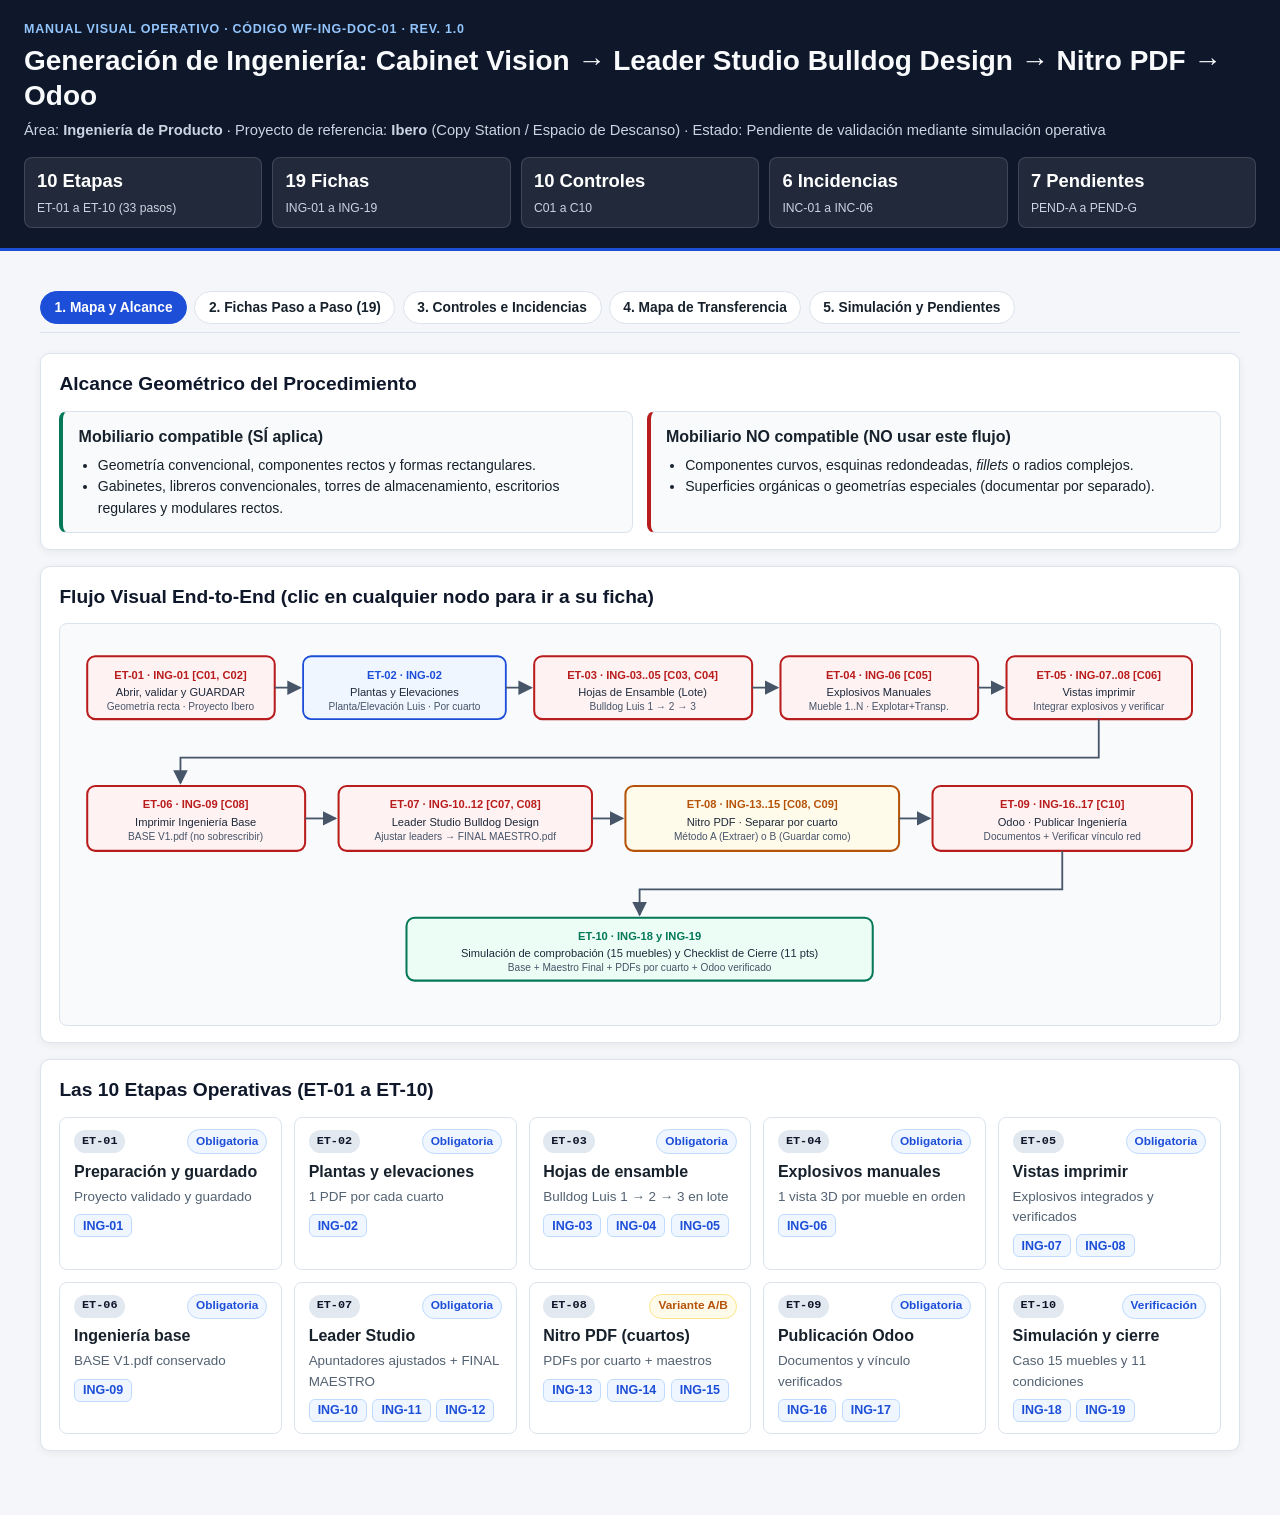
==== ingenieria-ibero.html @ 26f5a1da "Publicar Hub completo de Flujos de Trabajo Visuales Operativos" ====
<!DOCTYPE html>
<html lang="es">
<head>
  <meta charset="UTF-8" />
  <meta name="viewport" content="width=device-width, initial-scale=1.0" />
  <title>Manual Visual Operativo · WF-ING-DOC-01 · Ingeniería Cabinet Vision → Leader Studio → Nitro → Odoo</title>
  <style>
    :root {
      --bg: #f4f6f9;
      --surface: #ffffff;
      --surface-alt: #f8fafc;
      --border: #dce3ec;
      --text: #17212b;
      --muted: #526171;
      --primary: #1d4ed8;
      --primary-soft: #eff6ff;
      --critical: #b91c1c;
      --critical-soft: #fef2f2;
      --cond: #b45309;
      --cond-soft: #fffbeb;
      --ok: #047857;
      --ok-soft: #ecfdf5;
      --radius: 10px;
      --shadow: 0 2px 8px rgba(15, 23, 42, 0.06);
    }
    * { box-sizing: border-box; }
    body {
      margin: 0;
      font-family: -apple-system, BlinkMacSystemFont, "Segoe UI", Roboto, Arial, sans-serif;
      background: var(--bg);
      color: var(--text);
      line-height: 1.5;
    }
    header {
      background: #0f172a;
      color: #f8fafc;
      padding: 1.25rem 1.5rem;
      border-bottom: 3px solid var(--primary);
    }
    .container { max-width: 1240px; margin: 0 auto; padding: 1rem 1.25rem 3rem; }
    .header-inner { max-width: 1240px; margin: 0 auto; }
    .eyebrow { font-size: 0.78rem; text-transform: uppercase; letter-spacing: 0.06em; color: #93c5fd; font-weight: 700; }
    h1 { margin: 0.25rem 0 0.4rem; font-size: clamp(1.2rem, 2.5vw, 1.75rem); line-height: 1.25; }
    .subtitle { margin: 0; color: #cbd5e1; font-size: 0.92rem; }
    .kpi-strip { display: grid; grid-template-columns: repeat(auto-fit, minmax(145px, 1fr)); gap: 0.65rem; margin-top: 1rem; }
    .kpi { background: rgba(255, 255, 255, 0.08); border: 1px solid rgba(255, 255, 255, 0.14); border-radius: 8px; padding: 0.55rem 0.75rem; }
    .kpi strong { display: block; font-size: 1.15rem; color: #fff; }
    .kpi span { font-size: 0.76rem; color: #cbd5e1; }

    nav.tabs {
      display: flex; flex-wrap: wrap; gap: 0.45rem; margin: 1rem 0 1.25rem;
      position: sticky; top: 0; z-index: 20; background: var(--bg); padding: 0.5rem 0; border-bottom: 1px solid var(--border);
    }
    .tab-btn {
      border: 1px solid var(--border); background: var(--surface); color: var(--text);
      padding: 0.5rem 0.85rem; border-radius: 999px; font-size: 0.86rem; font-weight: 600; cursor: pointer;
    }
    .tab-btn[aria-selected="true"] { background: var(--primary); color: #fff; border-color: var(--primary); }
    .tab-btn:focus-visible, .filter-pill:focus-visible, .node-btn:focus-visible { outline: 3px solid #2563eb; outline-offset: 2px; }

    section.panel { display: none; }
    section.panel.active { display: block; }

    .card {
      background: var(--surface); border: 1px solid var(--border); border-radius: var(--radius);
      padding: 1rem 1.15rem; box-shadow: var(--shadow); margin-bottom: 1rem;
    }
    h2 { margin: 0 0 0.75rem; font-size: 1.2rem; color: #0f172a; }
    h3 { margin: 0.75rem 0 0.45rem; font-size: 1.02rem; }

    .badge { display: inline-block; padding: 0.16rem 0.5rem; border-radius: 999px; font-size: 0.74rem; font-weight: 700; vertical-align: middle; }
    .badge-id { background: #e2e8f0; color: #0f172a; font-family: ui-monospace, Consolas, monospace; }
    .badge-crit { background: var(--critical-soft); color: var(--critical); border: 1px solid #fecaca; }
    .badge-obl { background: var(--primary-soft); color: var(--primary); border: 1px solid #bfdbfe; }
    .badge-cond { background: var(--cond-soft); color: var(--cond); border: 1px solid #fde68a; }
    .badge-ok { background: var(--ok-soft); color: var(--ok); border: 1px solid #a7f3d0; }

    .scope-grid { display: grid; grid-template-columns: repeat(auto-fit, minmax(280px, 1fr)); gap: 0.85rem; }
    .scope-box { border: 1px solid var(--border); border-radius: 8px; padding: 0.8rem 0.95rem; background: var(--surface-alt); }
    .scope-box.ok { border-left: 4px solid var(--ok); }
    .scope-box.no { border-left: 4px solid var(--critical); }

    .map-wrap { overflow-x: auto; background: var(--surface-alt); border: 1px solid var(--border); border-radius: 8px; padding: 0.75rem; }
    .map-grid { display: grid; grid-template-columns: repeat(auto-fit, minmax(220px, 1fr)); gap: 0.75rem; margin-top: 0.75rem; }
    .stage-box { background: var(--surface); border: 1px solid var(--border); border-radius: 8px; padding: 0.7rem 0.85rem; }
    .stage-head { display: flex; justify-content: space-between; align-items: center; gap: 0.4rem; margin-bottom: 0.35rem; }
    .node-links { display: flex; flex-wrap: wrap; gap: 0.35rem; margin-top: 0.45rem; }
    .node-btn {
      background: var(--primary-soft); color: var(--primary); border: 1px solid #bfdbfe;
      border-radius: 6px; padding: 0.22rem 0.5rem; font-size: 0.78rem; font-weight: 700; cursor: pointer;
    }
    .node-btn:hover { background: #dbeafe; }

    .toolbar { display: flex; flex-wrap: wrap; gap: 0.65rem; align-items: center; margin-bottom: 1rem; }
    .search-input { flex: 1 1 260px; padding: 0.55rem 0.8rem; border: 1px solid var(--border); border-radius: 8px; font-size: 0.92rem; background: var(--surface); }
    .filter-row { display: flex; flex-wrap: wrap; gap: 0.4rem; }
    .filter-pill { border: 1px solid var(--border); background: var(--surface); padding: 0.35rem 0.7rem; border-radius: 999px; font-size: 0.8rem; font-weight: 600; cursor: pointer; }
    .filter-pill.active { background: #0f172a; color: #fff; border-color: #0f172a; }

    .ficha {
      background: var(--surface); border: 1px solid var(--border); border-left: 4px solid var(--primary);
      border-radius: var(--radius); padding: 1rem 1.15rem; margin-bottom: 1rem; box-shadow: var(--shadow);
    }
    .ficha.is-critical { border-left-color: var(--critical); }
    .ficha.highlight { box-shadow: 0 0 0 3px #93c5fd; }
    .ficha-head { display: flex; flex-wrap: wrap; justify-content: space-between; align-items: flex-start; gap: 0.5rem; margin-bottom: 0.65rem; }
    .ficha-badges { display: flex; flex-wrap: wrap; gap: 0.35rem; }
    .ficha-grid { display: grid; grid-template-columns: repeat(auto-fit, minmax(250px, 1fr)); gap: 0.65rem 1rem; font-size: 0.9rem; }
    .field-label { font-size: 0.75rem; text-transform: uppercase; letter-spacing: 0.04em; color: var(--muted); font-weight: 700; margin-bottom: 0.15rem; }
    .capture-box { margin-top: 0.7rem; background: #f8fafc; border: 1px dashed #94a3b8; border-radius: 6px; padding: 0.5rem 0.75rem; font-size: 0.84rem; color: #334155; }
    .ficha-foot { margin-top: 0.6rem; padding-top: 0.5rem; border-top: 1px solid var(--border); display: flex; flex-wrap: wrap; justify-content: space-between; gap: 0.5rem; font-size: 0.8rem; color: var(--muted); }

    table { width: 100%; border-collapse: collapse; font-size: 0.86rem; }
    th, td { border: 1px solid var(--border); padding: 0.55rem 0.65rem; text-align: left; vertical-align: top; }
    th { background: var(--surface-alt); font-weight: 700; }
    .table-scroll { overflow-x: auto; }
    code { background: #f1f5f9; padding: 0.1rem 0.32rem; border-radius: 4px; font-size: 0.84em; font-family: ui-monospace, Consolas, monospace; }
    .empty-msg { padding: 1.5rem; text-align: center; color: var(--muted); background: var(--surface); border: 1px dashed var(--border); border-radius: var(--radius); }
  </style>
</head>
<body>
  <header>
    <div class="header-inner">
      <div class="eyebrow">Manual Visual Operativo · Código WF-ING-DOC-01 · Rev. 1.0</div>
      <h1>Generación de Ingeniería: Cabinet Vision → Leader Studio Bulldog Design → Nitro PDF → Odoo</h1>
      <p class="subtitle">Área: <strong>Ingeniería de Producto</strong> · Proyecto de referencia: <strong>Ibero</strong> (Copy Station / Espacio de Descanso) · Estado: Pendiente de validación mediante simulación operativa</p>
      <div class="kpi-strip">
        <div class="kpi"><strong>10 Etapas</strong><span>ET-01 a ET-10 (33 pasos)</span></div>
        <div class="kpi"><strong>19 Fichas</strong><span>ING-01 a ING-19</span></div>
        <div class="kpi"><strong>10 Controles</strong><span>C01 a C10</span></div>
        <div class="kpi"><strong>6 Incidencias</strong><span>INC-01 a INC-06</span></div>
        <div class="kpi"><strong>7 Pendientes</strong><span>PEND-A a PEND-G</span></div>
      </div>
    </div>
  </header>

  <main class="container">
    <nav class="tabs" role="tablist" aria-label="Vistas del manual">
      <button class="tab-btn" role="tab" aria-selected="true" data-tab="mapa">1. Mapa y Alcance</button>
      <button class="tab-btn" role="tab" aria-selected="false" data-tab="fichas">2. Fichas Paso a Paso (19)</button>
      <button class="tab-btn" role="tab" aria-selected="false" data-tab="controles">3. Controles e Incidencias</button>
      <button class="tab-btn" role="tab" aria-selected="false" data-tab="transferencia">4. Mapa de Transferencia</button>
      <button class="tab-btn" role="tab" aria-selected="false" data-tab="pendientes">5. Simulación y Pendientes</button>
    </nav>

    <!-- TAB 1 -->
    <section id="panel-mapa" class="panel active" role="tabpanel">
      <div class="card">
        <h2>Alcance Geométrico del Procedimiento</h2>
        <div class="scope-grid">
          <div class="scope-box ok">
            <strong>Mobiliario compatible (SÍ aplica)</strong>
            <ul style="margin:0.4rem 0 0;padding-left:1.2rem;font-size:0.88rem;">
              <li>Geometría convencional, componentes rectos y formas rectangulares.</li>
              <li>Gabinetes, libreros convencionales, torres de almacenamiento, escritorios regulares y modulares rectos.</li>
            </ul>
          </div>
          <div class="scope-box no">
            <strong>Mobiliario NO compatible (NO usar este flujo)</strong>
            <ul style="margin:0.4rem 0 0;padding-left:1.2rem;font-size:0.88rem;">
              <li>Componentes curvos, esquinas redondeadas, <em>fillets</em> o radios complejos.</li>
              <li>Superficies orgánicas o geometrías especiales (documentar por separado).</li>
            </ul>
          </div>
        </div>
      </div>

      <div class="card">
        <h2>Flujo Visual End-to-End (clic en cualquier nodo para ir a su ficha)</h2>
        <div class="map-wrap">
          <svg viewBox="0 0 1120 365" width="100%" style="min-width:860px;height:auto;" role="img" aria-label="Diagrama de flujo WF-ING-DOC-01">
            <defs>
              <marker id="arr" markerWidth="8" markerHeight="8" refX="7" refY="4" orient="auto">
                <path d="M0,0 L8,4 L0,8 Z" fill="#475569"/>
              </marker>
            </defs>
            <!-- Row 1: Cabinet Vision -->
            <g class="svg-node" data-jump="ING-01" style="cursor:pointer">
              <rect x="15" y="20" width="185" height="62" rx="8" fill="#fef2f2" stroke="#b91c1c" stroke-width="2"/>
              <text x="107" y="42" text-anchor="middle" font-size="11" font-weight="700" fill="#b91c1c">ET-01 · ING-01 [C01, C02]</text>
              <text x="107" y="59" text-anchor="middle" font-size="11" fill="#1e293b">Abrir, validar y GUARDAR</text>
              <text x="107" y="73" text-anchor="middle" font-size="10" fill="#475569">Geometría recta · Proyecto Ibero</text>
            </g>
            <line x1="200" y1="51" x2="225" y2="51" stroke="#475569" stroke-width="1.8" marker-end="url(#arr)"/>

            <g class="svg-node" data-jump="ING-02" style="cursor:pointer">
              <rect x="228" y="20" width="200" height="62" rx="8" fill="#eff6ff" stroke="#1d4ed8" stroke-width="1.8"/>
              <text x="328" y="42" text-anchor="middle" font-size="11" font-weight="700" fill="#1d4ed8">ET-02 · ING-02</text>
              <text x="328" y="59" text-anchor="middle" font-size="11" fill="#1e293b">Plantas y Elevaciones</text>
              <text x="328" y="73" text-anchor="middle" font-size="10" fill="#475569">Planta/Elevación Luis · Por cuarto</text>
            </g>
            <line x1="428" y1="51" x2="453" y2="51" stroke="#475569" stroke-width="1.8" marker-end="url(#arr)"/>

            <g class="svg-node" data-jump="ING-03" style="cursor:pointer">
              <rect x="456" y="20" width="215" height="62" rx="8" fill="#fef2f2" stroke="#b91c1c" stroke-width="2"/>
              <text x="563" y="42" text-anchor="middle" font-size="11" font-weight="700" fill="#b91c1c">ET-03 · ING-03..05 [C03, C04]</text>
              <text x="563" y="59" text-anchor="middle" font-size="11" fill="#1e293b">Hojas de Ensamble (Lote)</text>
              <text x="563" y="73" text-anchor="middle" font-size="10" fill="#475569">Bulldog Luis 1 → 2 → 3</text>
            </g>
            <line x1="671" y1="51" x2="696" y2="51" stroke="#475569" stroke-width="1.8" marker-end="url(#arr)"/>

            <g class="svg-node" data-jump="ING-06" style="cursor:pointer">
              <rect x="699" y="20" width="195" height="62" rx="8" fill="#fef2f2" stroke="#b91c1c" stroke-width="2"/>
              <text x="796" y="42" text-anchor="middle" font-size="11" font-weight="700" fill="#b91c1c">ET-04 · ING-06 [C05]</text>
              <text x="796" y="59" text-anchor="middle" font-size="11" fill="#1e293b">Explosivos Manuales</text>
              <text x="796" y="73" text-anchor="middle" font-size="10" fill="#475569">Mueble 1..N · Explotar+Transp.</text>
            </g>
            <line x1="894" y1="51" x2="919" y2="51" stroke="#475569" stroke-width="1.8" marker-end="url(#arr)"/>

            <g class="svg-node" data-jump="ING-08" style="cursor:pointer">
              <rect x="922" y="20" width="183" height="62" rx="8" fill="#fef2f2" stroke="#b91c1c" stroke-width="2"/>
              <text x="1013" y="42" text-anchor="middle" font-size="11" font-weight="700" fill="#b91c1c">ET-05 · ING-07..08 [C06]</text>
              <text x="1013" y="59" text-anchor="middle" font-size="11" fill="#1e293b">Vistas imprimir</text>
              <text x="1013" y="73" text-anchor="middle" font-size="10" fill="#475569">Integrar explosivos y verificar</text>
            </g>

            <!-- Connector -->
            <path d="M1013,82 L1013,120 L107,120 L107,145" fill="none" stroke="#475569" stroke-width="1.8" marker-end="url(#arr)"/>

            <!-- Row 2: PDF Base, Leader Studio, Nitro -->
            <g class="svg-node" data-jump="ING-09" style="cursor:pointer">
              <rect x="15" y="148" width="215" height="64" rx="8" fill="#fef2f2" stroke="#b91c1c" stroke-width="2"/>
              <text x="122" y="170" text-anchor="middle" font-size="11" font-weight="700" fill="#b91c1c">ET-06 · ING-09 [C08]</text>
              <text x="122" y="187" text-anchor="middle" font-size="11" fill="#1e293b">Imprimir Ingeniería Base</text>
              <text x="122" y="201" text-anchor="middle" font-size="10" fill="#475569">BASE V1.pdf (no sobrescribir)</text>
            </g>
            <line x1="230" y1="180" x2="260" y2="180" stroke="#475569" stroke-width="1.8" marker-end="url(#arr)"/>

            <g class="svg-node" data-jump="ING-11" style="cursor:pointer">
              <rect x="263" y="148" width="250" height="64" rx="8" fill="#fef2f2" stroke="#b91c1c" stroke-width="2"/>
              <text x="388" y="170" text-anchor="middle" font-size="11" font-weight="700" fill="#b91c1c">ET-07 · ING-10..12 [C07, C08]</text>
              <text x="388" y="187" text-anchor="middle" font-size="11" fill="#1e293b">Leader Studio Bulldog Design</text>
              <text x="388" y="201" text-anchor="middle" font-size="10" fill="#475569">Ajustar leaders → FINAL MAESTRO.pdf</text>
            </g>
            <line x1="513" y1="180" x2="543" y2="180" stroke="#475569" stroke-width="1.8" marker-end="url(#arr)"/>

            <g class="svg-node" data-jump="ING-14" style="cursor:pointer">
              <rect x="546" y="148" width="270" height="64" rx="8" fill="#fffbeb" stroke="#b45309" stroke-width="2"/>
              <text x="681" y="170" text-anchor="middle" font-size="11" font-weight="700" fill="#b45309">ET-08 · ING-13..15 [C08, C09]</text>
              <text x="681" y="187" text-anchor="middle" font-size="11" fill="#1e293b">Nitro PDF · Separar por cuarto</text>
              <text x="681" y="201" text-anchor="middle" font-size="10" fill="#475569">Método A (Extraer) o B (Guardar como)</text>
            </g>
            <line x1="816" y1="180" x2="846" y2="180" stroke="#475569" stroke-width="1.8" marker-end="url(#arr)"/>

            <g class="svg-node" data-jump="ING-16" style="cursor:pointer">
              <rect x="849" y="148" width="256" height="64" rx="8" fill="#fef2f2" stroke="#b91c1c" stroke-width="2"/>
              <text x="977" y="170" text-anchor="middle" font-size="11" font-weight="700" fill="#b91c1c">ET-09 · ING-16..17 [C10]</text>
              <text x="977" y="187" text-anchor="middle" font-size="11" fill="#1e293b">Odoo · Publicar Ingeniería</text>
              <text x="977" y="201" text-anchor="middle" font-size="10" fill="#475569">Documentos + Verificar vínculo red</text>
            </g>

            <!-- Connector down -->
            <path d="M977,212 L977,250 L560,250 L560,275" fill="none" stroke="#475569" stroke-width="1.8" marker-end="url(#arr)"/>

            <!-- Row 3: Simulación y cierre -->
            <g class="svg-node" data-jump="ING-18" style="cursor:pointer">
              <rect x="330" y="278" width="460" height="62" rx="8" fill="#ecfdf5" stroke="#047857" stroke-width="2"/>
              <text x="560" y="300" text-anchor="middle" font-size="11" font-weight="700" fill="#047857">ET-10 · ING-18 y ING-19</text>
              <text x="560" y="317" text-anchor="middle" font-size="11" fill="#1e293b">Simulación de comprobación (15 muebles) y Checklist de Cierre (11 pts)</text>
              <text x="560" y="331" text-anchor="middle" font-size="10" fill="#475569">Base + Maestro Final + PDFs por cuarto + Odoo verificado</text>
            </g>
          </svg>
        </div>
      </div>

      <div class="card">
        <h2>Las 10 Etapas Operativas (ET-01 a ET-10)</h2>
        <div class="map-grid" id="stages-grid"></div>
      </div>
    </section>

    <!-- TAB 2 -->
    <section id="panel-fichas" class="panel" role="tabpanel">
      <div class="toolbar">
        <input id="search-box" class="search-input" type="search" placeholder="Buscar por ID, plantilla, botón, error, Nitro, Leader Studio... (atajo: /)" aria-label="Buscar en fichas" />
        <div class="filter-row" id="filter-row">
          <button class="filter-pill active" data-filter="all">Todas (19)</button>
          <button class="filter-pill" data-filter="critical">Puntos Críticos</button>
          <button class="filter-pill" data-filter="cv">Cabinet Vision</button>
          <button class="filter-pill" data-filter="ls">Leader Studio</button>
          <button class="filter-pill" data-filter="nitro">Nitro PDF</button>
          <button class="filter-pill" data-filter="odoo">Odoo / Cierre</button>
        </div>
      </div>
      <div id="fichas-list"></div>
    </section>

    <!-- TAB 3 -->
    <section id="panel-controles" class="panel" role="tabpanel">
      <div class="card">
        <h2>Controles Críticos para Prevenir Errores (C01–C10)</h2>
        <div class="table-scroll">
          <table>
            <thead><tr><th>Control</th><th>Ficha</th><th>Verificación</th><th>Criterio de aceptación</th><th>Acción si falla</th></tr></thead>
            <tbody id="controls-tbody"></tbody>
          </table>
        </div>
      </div>
      <div class="card">
        <h2>Incidencias y Errores Frecuentes (INC-01–INC-06)</h2>
        <div class="table-scroll">
          <table>
            <thead><tr><th>ID</th><th>Ficha</th><th>Incidencia</th><th>Impacto</th><th>Recuperación conocida</th></tr></thead>
            <tbody id="incidents-tbody"></tbody>
          </table>
        </div>
      </div>
    </section>

    <!-- TAB 4 -->
    <section id="panel-transferencia" class="panel" role="tabpanel">
      <div class="card">
        <h2>Mapa de Transferencia entre Aplicaciones (TR-01–TR-05)</h2>
        <div class="table-scroll">
          <table>
            <thead><tr><th>ID</th><th>Emisor</th><th>Destino funcional</th><th>Objeto y formato</th><th>Convención</th><th>Comprobación</th><th>Pendiente</th></tr></thead>
            <tbody id="transfer-tbody"></tbody>
          </table>
        </div>
      </div>
    </section>

    <!-- TAB 5 -->
    <section id="panel-pendientes" class="panel" role="tabpanel">
      <div class="card">
        <h2>Aspectos Pendientes de Comprobar en Ejecución Real (PEND-A a PEND-G)</h2>
        <div class="table-scroll">
          <table>
            <thead><tr><th>ID</th><th>Área / Aplicación</th><th>Aspecto por validar en operación real</th></tr></thead>
            <tbody id="pend-tbody"></tbody>
          </table>
        </div>
      </div>
      <div class="card">
        <h2>Criterio de Cierre (11 Condiciones Simultáneas)</h2>
        <ol style="font-size:0.9rem;margin:0;padding-left:1.25rem;">
          <li>Proyecto original de Cabinet Vision guardado.</li>
          <li>Plantas y elevaciones necesarias generadas.</li>
          <li>Tres hojas de ensamble generadas por cada mueble aplicable (<code>Bulldog Luis 1 → 2 → 3</code>).</li>
          <li>Cada lista de partes contiene su explosivo correcto.</li>
          <li>Exportaciones Base (<code>BASE V1</code>) y Maestra Final (<code>FINAL MAESTRO</code>) conservadas.</li>
          <li>Leaders correctamente direccionados en Leader Studio.</li>
          <li>Ingeniería separada y organizada por cuarto en Nitro PDF.</li>
          <li>Sin páginas faltantes ni mezcladas entre cuartos.</li>
          <li>Archivos guardados en la estructura documental del proyecto.</li>
          <li>Ingeniería asociada a los productos correspondientes en Odoo.</li>
          <li>Vínculos de consulta funcionando correctamente.</li>
        </ol>
      </div>
    </section>
  </main>

  <script>
    const STAGES = [
      { id: "ET-01", name: "Preparación y guardado", out: "Proyecto validado y guardado", type: "Obligatoria", nodes: ["ING-01"] },
      { id: "ET-02", name: "Plantas y elevaciones", out: "1 PDF por cada cuarto", type: "Obligatoria", nodes: ["ING-02"] },
      { id: "ET-03", name: "Hojas de ensamble", out: "Bulldog Luis 1 → 2 → 3 en lote", type: "Obligatoria", nodes: ["ING-03", "ING-04", "ING-05"] },
      { id: "ET-04", name: "Explosivos manuales", out: "1 vista 3D por mueble en orden", type: "Obligatoria", nodes: ["ING-06"] },
      { id: "ET-05", name: "Vistas imprimir", out: "Explosivos integrados y verificados", type: "Obligatoria", nodes: ["ING-07", "ING-08"] },
      { id: "ET-06", name: "Ingeniería base", out: "BASE V1.pdf conservado", type: "Obligatoria", nodes: ["ING-09"] },
      { id: "ET-07", name: "Leader Studio", out: "Apuntadores ajustados + FINAL MAESTRO", type: "Obligatoria", nodes: ["ING-10", "ING-11", "ING-12"] },
      { id: "ET-08", name: "Nitro PDF (cuartos)", out: "PDFs por cuarto + maestros", type: "Variante A/B", nodes: ["ING-13", "ING-14", "ING-15"] },
      { id: "ET-09", name: "Publicación Odoo", out: "Documentos y vínculo verificados", type: "Obligatoria", nodes: ["ING-16", "ING-17"] },
      { id: "ET-10", name: "Simulación y cierre", out: "Caso 15 muebles y 11 condiciones", type: "Verificación", nodes: ["ING-18", "ING-19"] }
    ];

    const FICHAS = [
      { id: "ING-01", stage: "ET-01", app: "Cabinet Vision", cat: "cv", crit: "C01, C02", title: "Abrir proyecto, validar geometría compatible y GUARDAR (Pasos 1–2)",
        start: "Lanzador de Cabinet Vision", loc: "Proyecto Ibero → Guardar",
        action: "Abrir proyecto, confirmar cuartos/muebles y que tengan geometría convencional recta; GUARDAR antes de ejecutar reportes.",
        config: "No usar en componentes curvos, esquinas redondeadas, fillets o radios complejos.",
        io: "Modelo 3D → Proyecto guardado y validado.", check: "Sin cambios pendientes de guardar.",
        err: "Pérdida de trabajo o plantillas incompatibles. Recuperación: guardar previo; derivar curvos a flujo especial.",
        cap: "Captura pendiente — proyecto Ibero abierto y guardado.", src: "§§2–3" },
      { id: "ING-02", stage: "ET-02", app: "Cabinet Vision", cat: "cv", crit: null, title: "Generar plantas y elevaciones por cuarto (Pasos 3–6)",
        start: "Workflow Diseño", loc: "Reportes → Plan and Elevation Sheet → Planta Luis / Elevación Luis → Imprimir → Microsoft Print to PDF",
        action: "Filtrar por cuarto (salvo 1 solo cuarto a escala real), usar plantillas Planta Luis y Elevación Luis, seleccionar todo, imprimir a Microsoft Print to PDF y guardar 1 PDF por cuarto.",
        config: "Plantillas personalizadas basadas en Bulldog Design.",
        io: "Cuartos en Diseño → 1 PDF de planta y elevación por cuarto.", check: "Cuarto correcto y medidas legibles.",
        err: "Mezclar cuartos (INC-01). Recuperación: aplicar filtro por cuarto.",
        cap: "Captura pendiente — Plan and Elevation Sheet con filtro de cuarto y plantillas.", src: "§4" },
      { id: "ING-03", stage: "ET-03", app: "Cabinet Vision", cat: "cv", crit: "C03, C04", title: "Hojas de ensamble: Plantilla 1 Bulldog Luis 1 (Pasos 7–8)",
        start: "Apartado Reportes", loc: "Reportes → Hojas de ensamble (Assembly Sheets) → Bulldog Luis 1",
        action: "Seleccionar Bulldog Luis 1 (frontal, superior, lateral, isométrica), clic en Seleccionar todo, Guardar vista y esperar finalización.",
        config: "Todos los muebles en una sola ejecución (sin filtrar por cuarto).",
        io: "Proyecto guardado → Vistas generales guardadas.", check: "Procesamiento concluido antes de cambiar de plantilla.",
        err: "Cambiar de plantilla antes de tiempo. Recuperación: esperar finalización.",
        cap: "Captura pendiente — Assembly Sheets con Bulldog Luis 1.", src: "§5" },
      { id: "ING-04", stage: "ET-03", app: "Cabinet Vision", cat: "cv", crit: "C03, C04", title: "Hojas de ensamble: Plantilla 2 Bulldog Luis 2 (Paso 9)",
        start: "Hojas de ensamble", loc: "Hojas de ensamble → Bulldog Luis 2",
        action: "Cambiar a Bulldog Luis 2 (corte frontal y lateral), Seleccionar todo, Guardar vista y esperar.",
        config: "Secuencia estricta 1 → 2 → 3.",
        io: "Lote completo → Cortes frontal y lateral guardados.", check: "Fin de procesamiento confirmado.",
        err: "Invertir orden 1 → 2 → 3. Recuperación: respetar secuencia.",
        cap: "Captura pendiente — Assembly Sheets con Bulldog Luis 2.", src: "§5" },
      { id: "ING-05", stage: "ET-03", app: "Cabinet Vision", cat: "cv", crit: "C03, C04", title: "Hojas de ensamble: Plantilla 3 Bulldog Luis 3 (Paso 10)",
        start: "Hojas de ensamble", loc: "Hojas de ensamble → Bulldog Luis 3",
        action: "Seleccionar Bulldog Luis 3 (lista de partes + espacio para explosivo), Seleccionar todo, Guardar vista y esperar.",
        config: "Tercera hoja automática; explosivo se integra manualmente en ET-05.",
        io: "Lote completo → 3 hojas automáticas por mueble.", check: "Fin de las 3 plantillas.",
        err: "Omitir plantilla 3 deja sin listas de partes. Recuperación: ejecutar Bulldog Luis 3.",
        cap: "Captura pendiente — Assembly Sheets con Bulldog Luis 3.", src: "§5" },
      { id: "ING-06", stage: "ET-04", app: "Cabinet Vision", cat: "cv", crit: "C05", title: "Crear vistas 3D explosivas manuales en orden numérico (Pasos 11–13)",
        start: "Espacio de Diseño", loc: "Mueble 1..N → Explotar → Transparencia → clic secundario → Guardar vista (parte superior menú)",
        action: "Identificar Mueble 1..N con plantas/elevaciones; entrar a cada mueble en orden, orientar 3D, clic en Explotar, clic en Transparencia, clic secundario → Guardar vista.",
        config: "Orden estricto 1 → 2 → 3 → ... porque las vistas manuales pueden no mostrar el número de orden.",
        io: "Modelo 3D → 1 vista explosiva guardada por mueble.", check: "Total de vistas = total de muebles.",
        err: "Alterar el orden (INC-02). Recuperación: validar contra plantas y geometría.",
        cap: "Captura pendiente — vista 3D con Explotar + Transparencia y menú Guardar vista.", src: "§6" },
      { id: "ING-07", stage: "ET-05", app: "Cabinet Vision", cat: "cv", crit: null, title: "Abrir Vistas imprimir e identificar hojas y vistas manuales (Pasos 14–16)",
        start: "Workspace Cabinet Vision", loc: "Pestaña Vistas imprimir (arriba derecha) y menú izquierdo",
        action: "Identificar listas de partes por encabezado (Mueble 1 — [Nombre]) y distinguir en menú izquierdo vistas superiores (automáticas) vs inferiores (explosivos manuales).",
        config: "Doble referencia: orden + nombre.",
        io: "Hojas + vistas → Correspondencia ubicada.", check: "Vistas superiores e inferiores visibles.",
        err: "Confundir vistas automáticas con manuales. Recuperación: usar bloque inferior del menú izquierdo.",
        cap: "Captura pendiente — Vistas imprimir con encabezado y menú izquierdo.", src: "§7" },
      { id: "ING-08", stage: "ET-05", app: "Cabinet Vision", cat: "cv", crit: "C06", title: "Integrar explosivos en listas de partes y verificar (Pasos 17–18)",
        start: "Vistas imprimir", loc: "Espacio reservado en hoja Bulldog Luis 3",
        action: "Insertar cada explosivo manual en su lista de partes verificando por geometría y componentes; comprobar 6 puntos (3 hojas/mueble, sin faltantes, sin cruces, sin duplicados).",
        config: "Verificación geométrica obligatoria.",
        io: "Listas vacías + explosivos → Ingeniería integrada.", check: "Checklist 6 puntos aprobado.",
        err: "Explosivo cruzado o duplicado (INC-02). Recuperación: reemplazar antes de imprimir.",
        cap: "Captura pendiente — lista de partes con explosivo integrado (comando específico PEND-C).", src: "§7" },
      { id: "ING-09", stage: "ET-06", app: "Cabinet Vision", cat: "cv", crit: "C08", title: "Imprimir y guardar Ingeniería Base BASE V1.pdf (Pasos 19–20)",
        start: "Vistas imprimir verificadas", loc: "Imprimir (franja azul superior) → Microsoft Print to PDF → Luis del Ángel / Ibero / Ingeniería /",
        action: "Imprimir a Microsoft Print to PDF y guardar como Ingeniería CB - Ibero - BASE V1.pdf.",
        config: "Archivo maestro inicial; nunca sobrescribir.",
        io: "Vistas imprimir → BASE V1.pdf.", check: "PDF completo guardado sin sobrescribir.",
        err: "Sobrescribir BASE V1 (INC-03). Recuperación: usar nombre diferenciado.",
        cap: "Captura pendiente — Imprimir en franja azul y guardado BASE V1.", src: "§8" },
      { id: "ING-10", stage: "ET-07", app: "Leader Studio", cat: "ls", crit: null, title: "Abrir Leader Studio e importar BASE V1.pdf (Pasos 21–22)",
        start: "Leader Studio Bulldog Design", loc: "Pantalla principal → Importar PDF",
        action: "Iniciar Leader Studio, seleccionar Importar PDF, cargar BASE V1.pdf y dejar que procese explosivos y leaders.",
        config: "Entrada: BASE V1.pdf.",
        io: "BASE V1.pdf → Hojas con leaders listos para ajuste.", check: "Hojas por organizar visibles.",
        err: "Importar archivo ya separado. Recuperación: importar BASE V1.",
        cap: "Captura pendiente — pantalla principal Leader Studio e Importar PDF.", src: "§9" },
      { id: "ING-11", stage: "ET-07", app: "Leader Studio", cat: "ls", crit: "C07", title: "Ajustar manualmente apuntadores (leaders) por pieza (Paso 23)",
        start: "Vistas procesadas en Leader Studio", loc: "Hojas con explosivos y números de pieza",
        action: "Revisar cada número de pieza y ajustar manualmente la dirección del apuntador sobre su componente exacto.",
        config: "Solo editar las hojas que muestra la aplicación para ajuste.",
        io: "Leaders automáticos → Leaders direccionados con precisión.", check: "Cada número señala inequívocamente su pieza.",
        err: "Apuntador ambiguo o cruzado (INC-04). Recuperación: reacomodar punta del leader.",
        cap: "Captura pendiente — vista explosiva con leaders ajustados.", src: "§9" },
      { id: "ING-12", stage: "ET-07", app: "Leader Studio", cat: "ls", crit: "C08", title: "Exportar FINAL MAESTRO.pdf (Paso 24)",
        start: "Leader Studio ajustado", loc: "Exportar PDF → carpeta Ingeniería/",
        action: "Exportar como Ingeniería CB - Ibero - FINAL MAESTRO.pdf conservando BASE V1.pdf.",
        config: "Conservar ambas versiones maestras.",
        io: "Documento ajustado → FINAL MAESTRO.pdf.", check: "Existen BASE V1 y FINAL MAESTRO (verificar hojas PEND-D).",
        err: "Sobrescribir BASE V1 (INC-03). Recuperación: mantener nombres separados.",
        cap: "Captura pendiente — exportación FINAL MAESTRO.pdf.", src: "§9" },
      { id: "ING-13", stage: "ET-08", app: "Nitro PDF", cat: "nitro", crit: "C09", title: "Abrir FINAL MAESTRO y delimitar cuartos en panel de páginas (Pasos 25–27)",
        start: "Nitro PDF", loc: "Barra lateral izquierda → Panel de páginas/miniaturas",
        action: "Ampliar panel izquierdo, revisar orden de hojas e identificar visualmente primer y último mueble de cada cuarto.",
        config: "No asumir orden solo por numeración.",
        io: "FINAL MAESTRO.pdf → Rangos de páginas por cuarto.", check: "Límites visuales confirmados.",
        err: "Cortar en página errónea (INC-05). Recuperación: verificar encabezados en miniaturas.",
        cap: "Captura pendiente — Nitro PDF con panel de miniaturas ampliado.", src: "§10" },
      { id: "ING-14", stage: "ET-08", app: "Nitro PDF", cat: "nitro", crit: "C09", title: "Separar PDFs por cuarto: Método A (Extraer) o B (Guardar como) (Paso 28)",
        start: "Nitro PDF con límites identificados", loc: "Herramientas de página de Nitro PDF",
        action: "Método A: extraer páginas del cuarto y guardar. Método B: Guardar como copia con nombre del cuarto, eliminar páginas ajenas y guardar (siempre partiendo del maestro).",
        config: "Ej.: Ingeniería CB - Ibero - Copy Station.pdf / Espacio de Descanso.pdf.",
        io: "FINAL MAESTRO.pdf → 1 PDF por cuarto.", check: "Cada PDF contiene solo los muebles de su cuarto.",
        err: "Guardar cambios destructivos sobre FINAL MAESTRO. Recuperación: usar Guardar como primero.",
        cap: "Captura pendiente — extracción/eliminación de páginas en Nitro PDF.", src: "§10" },
      { id: "ING-15", stage: "ET-08", app: "Carpeta / Red", cat: "nitro", crit: "C08", title: "Confirmar conservación de BASE V1, FINAL MAESTRO y PDFs por cuarto (Paso 29)",
        start: "Carpeta de Ingeniería del proyecto", loc: "Luis del Ángel / Ibero / Ingeniería /",
        action: "Verificar existencia e integridad de los 3 niveles de archivo.",
        config: "Los maestros permiten recuperar o regenerar omisiones.",
        io: "Archivos exportados → Repositorio completo.", check: "3 niveles presentes y legibles.",
        err: "Eliminar maestros. Recuperación: restaurar respaldo.",
        cap: "Captura pendiente — carpeta con BASE V1, FINAL MAESTRO y PDFs por cuarto.", src: "§10" },
      { id: "ING-16", stage: "ET-09", app: "Odoo", cat: "odoo", crit: "C10", title: "Localizar producto en Odoo y cargar ingeniería en Documentos (Pasos 30–31)",
        start: "Odoo web", loc: "Manufactura → Productos → Filtro proyecto (Ibero) → Documentos",
        action: "Filtrar proyecto, abrir mueble (ej. de Espacio de Descanso), ir a Documentos, cargar PDF de ingeniería y comprobar asociación.",
        config: "Definir granularidad cuarto vs mueble (PEND-E).",
        io: "PDFs verificados → Ingeniería adjunta en Odoo.", check: "Archivo correcto en producto correcto.",
        err: "Asociar a otro producto. Recuperación: corregir adjunto.",
        cap: "Captura pendiente — Odoo Manufactura ‣ Productos ‣ Documentos.", src: "§11" },
      { id: "ING-17", stage: "ET-09", app: "Odoo / Red", cat: "odoo", crit: null, title: "Verificar vínculo a estructura documental y confirmar publicación (Pasos 32–33)",
        start: "Producto en Odoo", loc: "Vínculo hacia carpeta de producción / estructura del proyecto",
        action: "Comprobar que el vínculo abre la carpeta de producción y permite navegar a 3D, CV originales, info base, ingeniería, renders, requisiciones y submittals; confirmar 5 criterios de publicación.",
        config: "Acceso multiusuario (PEND-G).",
        io: "Producto con adjunto → Publicación verificada.", check: "5 criterios de publicación cumplidos.",
        err: "Vínculo a carpeta local personal (INC-06). Recuperación: usar ruta compartida.",
        cap: "Captura pendiente — apertura del vínculo documental.", src: "§11" },
      { id: "ING-18", stage: "ET-10", app: "Simulación", cat: "odoo", crit: null, title: "Simulación de comprobación: caso ejemplo de 15 muebles en Copy Station (§12)",
        start: "Flujo completo documentado", loc: "Tabla de simulación de 17 pasos",
        action: "Comprobar consistencia 1:1 (15 juegos de 3 hojas, 15 explosivos, 15 listas integradas, leaders, separación en Nitro, maestro conservado).",
        config: "15 es cifra ilustrativa de prueba, no cantidad confirmada del proyecto.",
        io: "Flujo → Validación lógica sin omisiones.", check: "Correspondencia 1:1.",
        err: "Tomar 15 como dato real. Recuperación: usar cantidad real del proyecto.",
        cap: "N/A (tabla de simulación).", src: "§12" },
      { id: "ING-19", stage: "ET-10", app: "Cierre", cat: "odoo", crit: null, title: "Checklist integral de cierre de 11 condiciones (§15)",
        start: "Fin de publicación", loc: "Criterio de cierre",
        action: "Verificar las 11 condiciones simultáneas antes de dar por terminada la ingeniería.",
        config: "11/11 cumplidas.",
        io: "Evidencias ING-01..17 → Ingeniería liberada.", check: "11/11 en OK.",
        err: "Liberar con pendientes críticos. Recuperación: resolver antes de liberar.",
        cap: "N/A (checklist).", src: "§15" }
    ];

    const CONTROLS = [
      ["C01", "ING-01", "Guardado previo en Cabinet Vision", "Proyecto guardado antes de reportear", "Guardar antes de ejecutar reportes"],
      ["C02", "ING-01", "Compatibilidad geométrica", "Mobiliario recto/convencional sin curvas", "Derivar a flujo especial"],
      ["C03", "ING-03", "Secuencia de plantillas", "Orden estricto Bulldog Luis 1 → 2 → 3", "Re-ejecutar en orden"],
      ["C04", "ING-03", "Finalización del procesamiento", "Esperar fin antes de cambiar plantilla", "Esperar sin repetir comandos"],
      ["C05", "ING-06", "Orden de explosivos manuales", "Vistas guardadas de Mueble 1 al último", "Cotejar contra plantas y geometría"],
      ["C06", "ING-08", "Correspondencia de vistas", "Explosivo coincide con lista de partes", "Reemplazar antes de imprimir"],
      ["C07", "ING-11", "Identificación en Leader Studio", "Cada número apunta a su pieza exacta", "Reacomodar apuntador manual"],
      ["C08", "ING-09", "Conservación de versiones", "Coexisten BASE V1, FINAL MAESTRO y cuartos", "No sobrescribir; usar Guardar como"],
      ["C09", "ING-14", "Integridad por cuarto en Nitro", "Sin páginas faltantes ni mezcladas", "Re-extraer desde FINAL MAESTRO"],
      ["C10", "ING-16", "Publicación correcta en Odoo", "Asociado al producto y proyecto exactos", "Corregir adjunto en tarjeta"]
    ];

    const INCIDENTS = [
      ["INC-01", "ING-02", "Omitir filtro de cuarto en plantas/elevaciones", "Mezcla de áreas en un plano", "Filtrar explícitamente por cuarto"],
      ["INC-02", "ING-06", "Vistas manuales sin número o en orden alterado", "Explosivo equivocado en lista de partes", "Verificar por geometría y componentes"],
      ["INC-03", "ING-09", "Sobrescribir BASE V1 o FINAL MAESTRO", "Pérdida de páginas completas", "Usar nombres diferenciados y Guardar como"],
      ["INC-04", "ING-11", "Apuntador (leader) mal dirigido", "Error de identificación en ensamble", "Ajustar punta sobre pieza exacta"],
      ["INC-05", "ING-13", "Asumir límites de cuarto solo por numeración", "Cuartos incompletos o mezclados", "Inspeccionar miniaturas en Nitro PDF"],
      ["INC-06", "ING-17", "Enlace a carpeta local personal en Odoo", "Otros usuarios sin acceso", "Usar ruta compartida multiusuario"]
    ];

    const TRANSFERS = [
      ["TR-01", "Cabinet Vision (Reportes)", "Carpeta de proyecto", "Plantas y elevaciones (PDF por cuarto)", "Planta Luis / Elevación Luis", "Legibilidad y cuarto correcto", "PEND-A"],
      ["TR-02", "Cabinet Vision (Vistas imprimir)", "Carpeta Ingeniería/", "Hojas ensamble + explosivos (PDF)", "Ingeniería CB - Ibero - BASE V1.pdf", "C06, C08", "PEND-B, PEND-C, PEND-F"],
      ["TR-03", "BASE V1.pdf", "Leader Studio Bulldog Design", "PDF con leaders ajustados", "Ingeniería CB - Ibero - FINAL MAESTRO.pdf", "C07, C08", "PEND-D"],
      ["TR-04", "FINAL MAESTRO.pdf", "Nitro PDF → Carpeta Ingeniería/", "PDFs independientes por cuarto", "Ingeniería CB - Ibero - [Cuarto].pdf", "C09 (miniaturas)", "PEND-F"],
      ["TR-05", "PDFs + Estructura", "Odoo (Manufactura ‣ Productos)", "Documentos + vínculo de red", "Producto por proyecto/cuarto", "C10 + apertura vínculo", "PEND-E, PEND-G"]
    ];

    const PENDS = [
      ["PEND-A", "Plantas y elevaciones / Nitro", "Confirmar si plantas y elevaciones se integran al PDF final de ingeniería, en qué orden y con qué acción de Nitro."],
      ["PEND-B", "Hojas de ensamble", "Comprobar que cada mueble produce las 3 hojas previstas y permanecen ordenadas para separarse por cuarto."],
      ["PEND-C", "Vistas imprimir (CV)", "Registrar el comando específico para colocar la vista manual dentro del espacio de Bulldog Luis 3."],
      ["PEND-D", "Leader Studio", "Comprobar si el PDF exportado conserva todas las hojas originales o requiere re-integración con el maestro."],
      ["PEND-E", "Odoo (Productos)", "Definir si a cada producto se adjunta el PDF completo del cuarto o un archivo individual por mueble."],
      ["PEND-F", "Convención de nombres", "Aprobar formalmente los nombres propuestos (BASE V1, FINAL MAESTRO, [Cuarto]) antes de hacerlos obligatorios."],
      ["PEND-G", "Enlaces documentales", "Verificar que la ruta en Odoo abre desde todos los equipos/cuentas autorizadas sin depender de carpeta local personal."]
    ];

    const norm = s => (s || "").toLowerCase().normalize("NFD").replace(/[\u0300-\u036f]/g, "");
    let currentFilter = "all";

    function switchTab(name) {
      document.querySelectorAll(".tab-btn").forEach(b => b.setAttribute("aria-selected", String(b.dataset.tab === name)));
      document.querySelectorAll(".panel").forEach(p => p.classList.toggle("active", p.id === "panel-" + name));
    }
    function setActiveFilter(f) {
      currentFilter = f;
      document.querySelectorAll(".filter-pill").forEach(p => p.classList.toggle("active", p.dataset.filter === f));
    }
    function jumpToFicha(id) {
      switchTab("fichas");
      document.getElementById("search-box").value = "";
      setActiveFilter("all");
      renderFichas();
      const el = document.getElementById("ficha-" + id);
      if (el) {
        el.scrollIntoView({ behavior: "smooth", block: "center" });
        el.classList.add("highlight");
        setTimeout(() => el.classList.remove("highlight"), 2200);
      }
    }

    function renderStages() {
      document.getElementById("stages-grid").innerHTML = STAGES.map(st => `
        <div class="stage-box">
          <div class="stage-head">
            <span class="badge badge-id">${st.id}</span>
            <span class="badge ${st.type.includes("Variante") ? "badge-cond" : "badge-obl"}">${st.type}</span>
          </div>
          <strong>${st.name}</strong>
          <div style="font-size:0.84rem;color:var(--muted);margin-top:0.2rem;">${st.out}</div>
          <div class="node-links">${st.nodes.map(n => `<button class="node-btn" data-jump="${n}">${n}</button>`).join("")}</div>
        </div>
      `).join("");
    }

    function renderFichas() {
      const q = norm(document.getElementById("search-box").value.trim());
      const filtered = FICHAS.filter(f => {
        if (currentFilter === "critical" && !f.crit) return false;
        if (["cv", "ls", "nitro", "odoo"].includes(currentFilter) && f.cat !== currentFilter) return false;
        if (!q) return true;
        return norm([f.id, f.stage, f.app, f.title, f.start, f.loc, f.action, f.config, f.io, f.check, f.err, f.crit || ""].join(" ")).includes(q);
      });
      const list = document.getElementById("fichas-list");
      if (!filtered.length) { list.innerHTML = `<div class="empty-msg">No hay coincidencias para la búsqueda o filtro actual.</div>`; return; }
      list.innerHTML = filtered.map(f => `
        <article class="ficha ${f.crit ? "is-critical" : ""}" id="ficha-${f.id}">
          <div class="ficha-head">
            <div><span class="badge badge-id">${f.id}</span> <span class="badge badge-id">${f.stage}</span> <strong style="margin-left:0.35rem;">${f.title}</strong></div>
            <div class="ficha-badges">
              ${f.crit ? `<span class="badge badge-crit">Crítico ${f.crit}</span>` : ""}
              <span class="badge badge-ok">${f.app}</span>
            </div>
          </div>
          <div class="ficha-grid">
            <div><div class="field-label">Punto de partida</div>${f.start}</div>
            <div><div class="field-label">Ubicación</div>${f.loc}</div>
            <div><div class="field-label">Acción</div>${f.action}</div>
            <div><div class="field-label">Configuración / Regla</div>${f.config}</div>
            <div><div class="field-label">Entrada → Salida</div>${f.io}</div>
            <div><div class="field-label">Verificación</div>${f.check}</div>
            <div><div class="field-label">Error y recuperación</div>${f.err}</div>
          </div>
          <div class="capture-box"><strong>Evidencia visual:</strong> ${f.cap}</div>
          <div class="ficha-foot"><span>Fuente: ${f.src}</span><span>Estado: Reportado en narración · Pendiente simulación operativa</span></div>
        </article>
      `).join("");
    }

    function renderTables() {
      document.getElementById("controls-tbody").innerHTML = CONTROLS.map(c => `<tr><td><span class="badge badge-crit">${c[0]}</span></td><td><button class="node-btn" data-jump="${c[1]}">${c[1]}</button></td><td>${c[2]}</td><td>${c[3]}</td><td>${c[4]}</td></tr>`).join("");
      document.getElementById("incidents-tbody").innerHTML = INCIDENTS.map(i => `<tr><td><span class="badge badge-cond">${i[0]}</span></td><td><button class="node-btn" data-jump="${i[1]}">${i[1]}</button></td><td>${i[2]}</td><td>${i[3]}</td><td>${i[4]}</td></tr>`).join("");
      document.getElementById("transfer-tbody").innerHTML = TRANSFERS.map(t => `<tr><td><span class="badge badge-id">${t[0]}</span></td><td>${t[1]}</td><td>${t[2]}</td><td>${t[3]}</td><td>${t[4]}</td><td>${t[5]}</td><td>${t[6]}</td></tr>`).join("");
      document.getElementById("pend-tbody").innerHTML = PENDS.map(p => `<tr><td><span class="badge badge-cond">${p[0]}</span></td><td>${p[1]}</td><td>${p[2]}</td></tr>`).join("");
    }

    document.addEventListener("click", e => {
      const tab = e.target.closest(".tab-btn"); if (tab) { switchTab(tab.dataset.tab); return; }
      const pill = e.target.closest(".filter-pill"); if (pill) { setActiveFilter(pill.dataset.filter); renderFichas(); return; }
      const jump = e.target.closest("[data-jump]"); if (jump) { jumpToFicha(jump.dataset.jump); return; }
    });
    document.getElementById("search-box").addEventListener("input", renderFichas);
    document.addEventListener("keydown", e => {
      if (e.key === "/" && document.activeElement.tagName !== "INPUT") { e.preventDefault(); switchTab("fichas"); document.getElementById("search-box").focus(); }
      else if (e.key === "Escape" && document.activeElement.id === "search-box") { document.getElementById("search-box").value = ""; renderFichas(); }
    });

    renderStages(); renderFichas(); renderTables();
  </script>
</body>
</html>
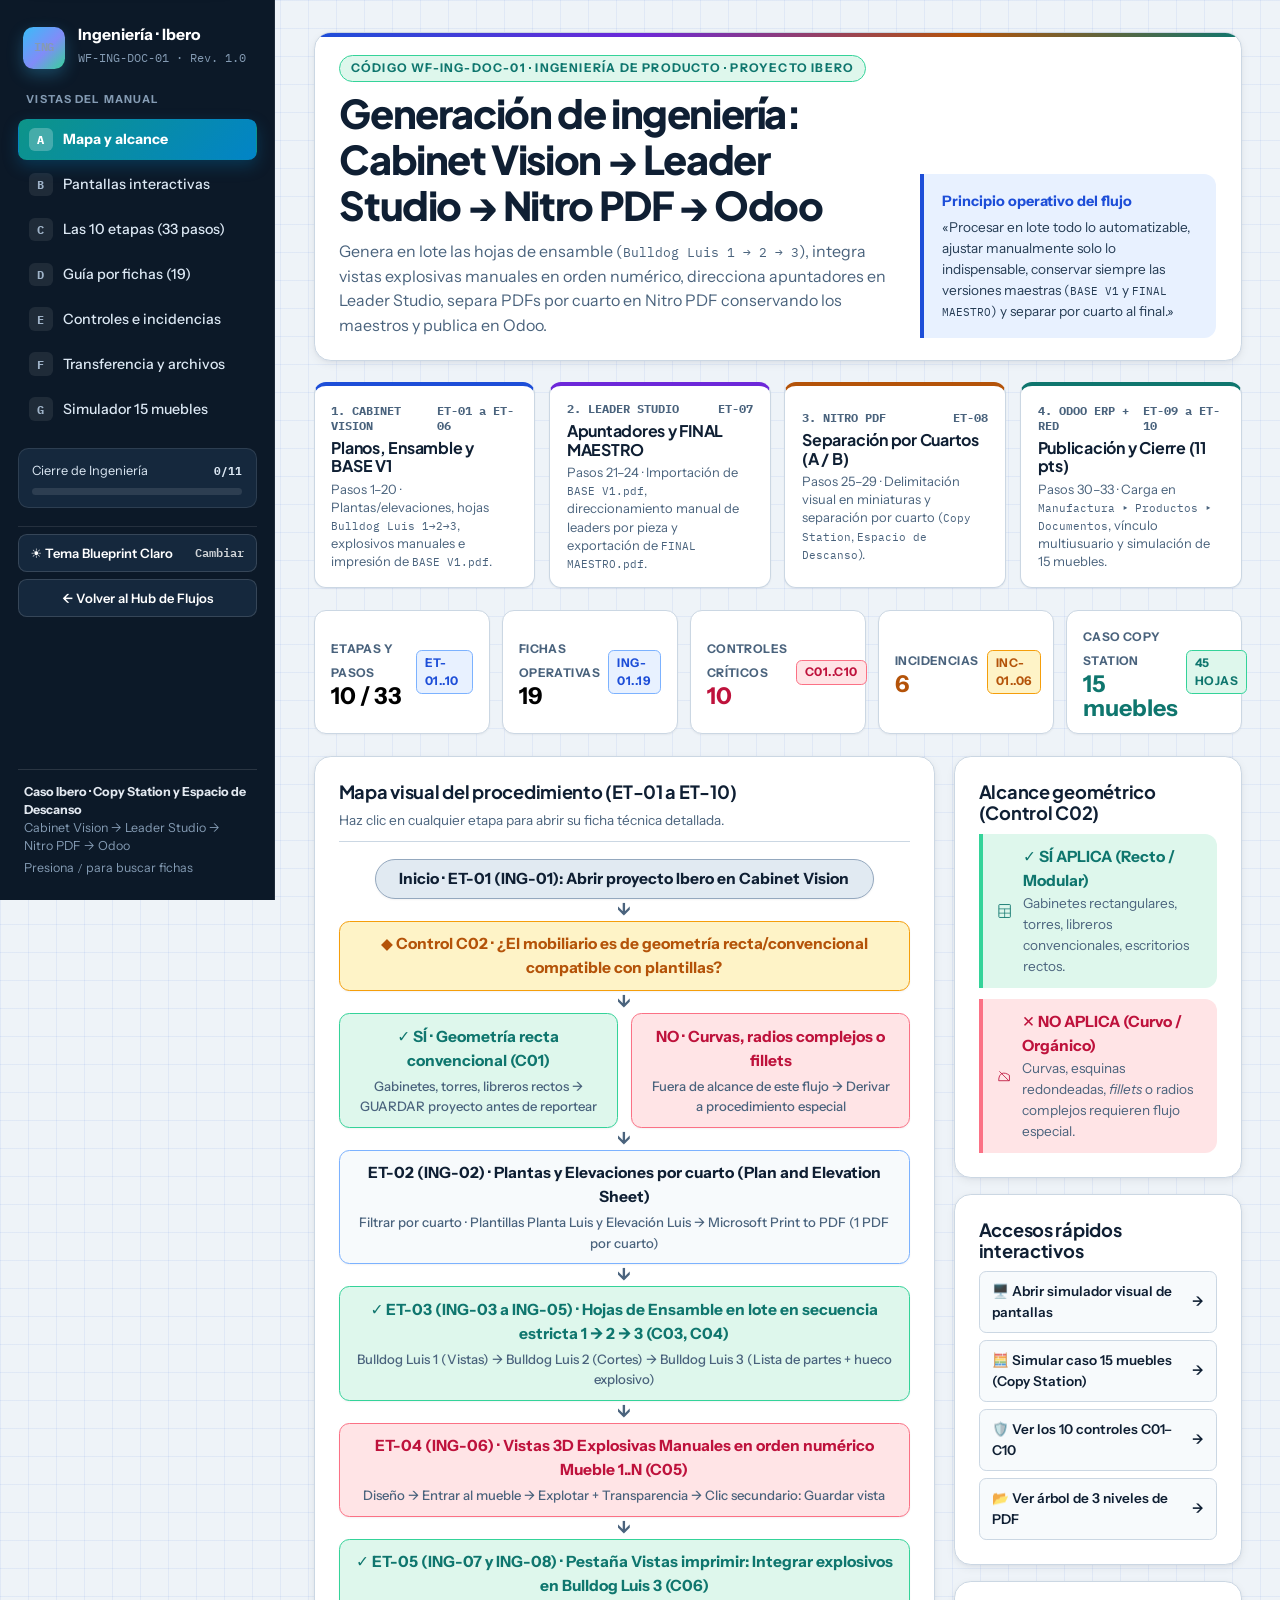
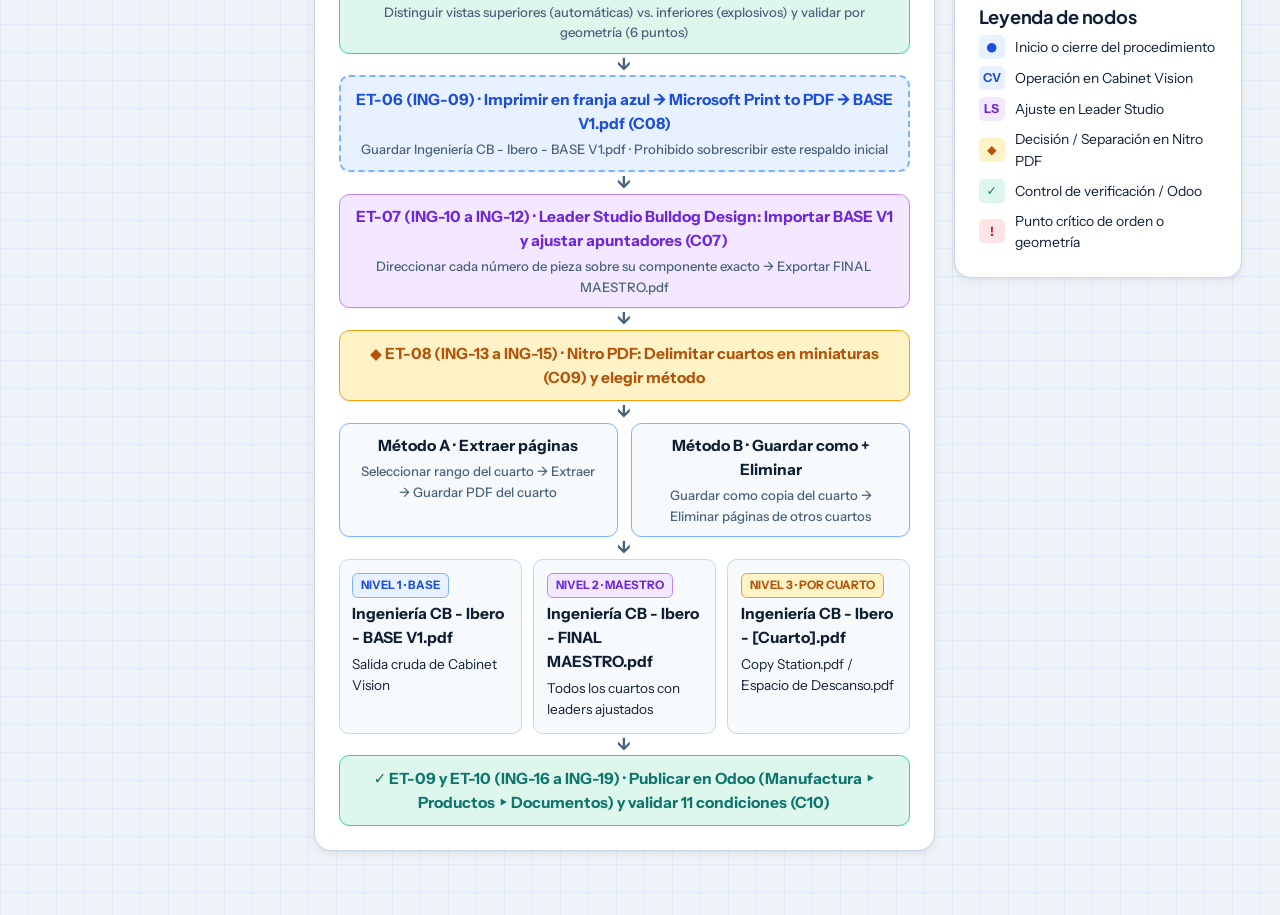
==== commit 92571ac1: "Rediseñar Manual Visual de Ingeniería Ibero (WF-ING-DOC-01) con UX/UI Blueprint Studio, simuladores " ====
--- a/ingenieria-ibero.html
+++ b/ingenieria-ibero.html
@@ -1,636 +1,2676 @@
-<!DOCTYPE html>
-<html lang="es">
+<!doctype html>
+<html lang="es-MX" data-theme="light">
 <head>
-  <meta charset="UTF-8" />
-  <meta name="viewport" content="width=device-width, initial-scale=1.0" />
-  <title>Manual Visual Operativo · WF-ING-DOC-01 · Ingeniería Cabinet Vision → Leader Studio → Nitro → Odoo</title>
+  <meta charset="utf-8">
+  <meta name="viewport" content="width=device-width, initial-scale=1">
+  <title>Manual Visual Operativo · WF-ING-DOC-01 · Generación de Ingeniería (Cabinet Vision → Leader Studio → Nitro PDF → Odoo)</title>
+  <link rel="icon" href="data:,">
   <style>
+    @import url('https://fonts.googleapis.com/css2?family=Instrument+Sans:ital,wght@0,400;0,500;0,600;0,700;1,400&family=Plus+Jakarta+Sans:wght@500;600;700;800&family=IBM+Plex+Mono:wght@400;600;700&display=swap');
+
     :root {
-      --bg: #f4f6f9;
-      --surface: #ffffff;
-      --surface-alt: #f8fafc;
-      --border: #dce3ec;
-      --text: #17212b;
-      --muted: #526171;
-      --primary: #1d4ed8;
-      --primary-soft: #eff6ff;
-      --critical: #b91c1c;
-      --critical-soft: #fef2f2;
-      --cond: #b45309;
-      --cond-soft: #fffbeb;
-      --ok: #047857;
-      --ok-soft: #ecfdf5;
-      --radius: 10px;
-      --shadow: 0 2px 8px rgba(15, 23, 42, 0.06);
-    }
+      /* Tema Editorial Blueprint Claro (Por defecto) */
+      --ink: #0f1f33;
+      --ink-soft: #243b53;
+      --muted: #4a637d;
+      --paper: #eef3f8;
+      --paper-alt: #e1eaf2;
+      --white: #ffffff;
+      --surface-subtle: #f7fafc;
+      --surface-glass: rgba(255, 255, 255, 0.88);
+      --line: #cbd7e3;
+      --line-strong: #94a8be;
+      --grid-dot: rgba(29, 78, 216, 0.065);
+
+      --shadow-xs: 0 1px 2px rgba(15, 23, 42, 0.05);
+      --shadow-sm: 0 3px 10px rgba(15, 23, 42, 0.06), 0 1px 3px rgba(15, 23, 42, 0.04);
+      --shadow-md: 0 12px 28px -6px rgba(15, 23, 42, 0.11), 0 4px 10px -2px rgba(15, 23, 42, 0.05);
+      --shadow-lg: 0 22px 45px -12px rgba(15, 23, 42, 0.18);
+
+      /* Sidebar Institucional de Ingeniería */
+      --nav: #0c1928;
+      --nav-surface: #15283d;
+      --nav-text: #dbe7f3;
+      --nav-muted: #849bb3;
+      --nav-active-bg: linear-gradient(135deg, #0d9488 0%, #0284c7 100%);
+      --nav-active-text: #ffffff;
+
+      /* Colores Semánticos por Software y Criticidad */
+      --cv: #1d4ed8;
+      --cv-bg: #e8f1ff;
+      --cv-border: #7cb2ff;
+
+      --ls: #6d28d9;
+      --ls-bg: #f3e8ff;
+      --ls-border: #c084fc;
+
+      --nitro: #b45309;
+      --nitro-bg: #fef3c7;
+      --nitro-border: #f59e0b;
+
+      --odoo: #0f766e;
+      --odoo-bg: #def7ec;
+      --odoo-border: #34d399;
+
+      --crit: #be123c;
+      --crit-bg: #ffe4e6;
+      --crit-border: #fb7185;
+
+      --focus: #0284c7;
+      --radius-sm: 0.45rem;
+      --radius-md: 0.75rem;
+      --radius-lg: 1.05rem;
+    }
+
+    html[data-theme="dark"] {
+      --ink: #f1f5f9;
+      --ink-soft: #cbd5e1;
+      --muted: #94a3b8;
+      --paper: #090e1a;
+      --paper-alt: #11192c;
+      --white: #141e33;
+      --surface-subtle: #1a2742;
+      --surface-glass: rgba(20, 30, 51, 0.9);
+      --line: #263654;
+      --line-strong: #43597d;
+      --grid-dot: rgba(56, 189, 248, 0.06);
+
+      --shadow-xs: 0 1px 3px rgba(0, 0, 0, 0.35);
+      --shadow-sm: 0 4px 14px rgba(0, 0, 0, 0.4);
+      --shadow-md: 0 14px 34px rgba(0, 0, 0, 0.52);
+      --shadow-lg: 0 26px 54px rgba(0, 0, 0, 0.68);
+
+      --nav: #050912;
+      --nav-surface: #0f172a;
+      --nav-text: #e2e8f0;
+      --nav-muted: #64748b;
+
+      --cv: #60a5fa;
+      --cv-bg: rgba(30, 64, 175, 0.28);
+      --cv-border: #3b82f6;
+
+      --ls: #d8b4fe;
+      --ls-bg: rgba(109, 40, 217, 0.28);
+      --ls-border: #a855f7;
+
+      --nitro: #fcd34d;
+      --nitro-bg: rgba(180, 83, 9, 0.28);
+      --nitro-border: #f59e0b;
+
+      --odoo: #6ee7b7;
+      --odoo-bg: rgba(15, 118, 110, 0.3);
+      --odoo-border: #10b981;
+
+      --crit: #fda4af;
+      --crit-bg: rgba(190, 18, 60, 0.3);
+      --crit-border: #f43f5e;
+    }
+
     * { box-sizing: border-box; }
     body {
       margin: 0;
-      font-family: -apple-system, BlinkMacSystemFont, "Segoe UI", Roboto, Arial, sans-serif;
-      background: var(--bg);
-      color: var(--text);
-      line-height: 1.5;
-    }
-    header {
+      color: var(--ink);
+      background-color: var(--paper);
+      background-image:
+        linear-gradient(to right, var(--grid-dot) 1px, transparent 1px),
+        linear-gradient(to bottom, var(--grid-dot) 1px, transparent 1px);
+      background-size: 28px 28px;
+      font: 15.5px/1.55 "Instrument Sans", "Segoe UI", system-ui, -apple-system, sans-serif;
+      -webkit-font-smoothing: antialiased;
+      transition: background-color 0.2s ease, color 0.2s ease;
+    }
+
+    button, input, select { font: inherit; }
+    a { color: var(--cv); text-underline-offset: 3px; }
+    a:hover { text-decoration-thickness: 2px; }
+    a:focus-visible, button:focus-visible, input:focus-visible, summary:focus-visible {
+      outline: 3px solid var(--focus);
+      outline-offset: 3px;
+    }
+
+    h1, h2, h3, h4, p, figure { margin: 0; }
+    h1, h2, h3, h4 {
+      font-family: "Plus Jakarta Sans", "Instrument Sans", sans-serif;
+      line-height: 1.16;
+      color: var(--ink);
+    }
+    h1 { font-size: clamp(1.85rem, 3.1vw, 2.85rem); letter-spacing: -0.035em; font-weight: 800; }
+    h2 { font-size: clamp(1.45rem, 2.4vw, 2.05rem); letter-spacing: -0.03em; font-weight: 800; }
+    h3 { font-size: 1.14rem; letter-spacing: -0.015em; font-weight: 700; }
+    h4 { font-size: 0.98rem; font-weight: 700; }
+    small, .small { font-size: 0.85rem; }
+    .muted { color: var(--muted); }
+    code, .id, .mono {
+      font-family: "IBM Plex Mono", Consolas, monospace;
+      font-size: 0.84em;
+    }
+    .id { font-weight: 700; color: var(--cv); }
+
+    .skip {
+      position: absolute;
+      top: 1rem;
+      left: 1rem;
+      z-index: 100;
+      background: var(--white);
+      color: var(--ink);
+      padding: 0.6rem 1rem;
+      border-radius: var(--radius-sm);
+      box-shadow: var(--shadow-md);
+      transform: translateY(-200%);
+    }
+    .skip:focus { transform: none; }
+
+    /* ==========================================================================
+       SHELL PRINCIPAL Y SIDEBAR STICKY (A–G)
+       ========================================================================== */
+    .shell {
+      display: grid;
+      grid-template-columns: 17.2rem minmax(0, 1fr);
+      min-height: 100vh;
+    }
+
+    .sidebar {
+      position: sticky;
+      top: 0;
+      height: 100vh;
+      display: flex;
+      flex-direction: column;
+      gap: 1.15rem;
+      padding: 1.45rem 1.1rem;
+      background: var(--nav);
+      color: var(--nav-text);
+      overflow-y: auto;
+      border-right: 1px solid rgba(255, 255, 255, 0.08);
+      z-index: 40;
+    }
+
+    .brand {
+      display: flex;
+      gap: 0.8rem;
+      align-items: center;
+      padding: 0.2rem 0.35rem;
+    }
+
+    .brand-mark {
+      display: grid;
+      place-items: center;
+      width: 2.6rem;
+      height: 2.6rem;
+      flex: none;
+      border-radius: 0.65rem;
+      background: linear-gradient(135deg, #38bdf8 0%, #818cf8 55%, #34d399 100%);
+      color: #071324;
+      font-weight: 800;
+      font-size: 0.92rem;
+      letter-spacing: -0.03em;
+      box-shadow: 0 6px 16px rgba(56, 189, 248, 0.28);
+    }
+
+    .brand strong {
+      display: block;
+      color: #ffffff;
+      font-size: 0.98rem;
+      line-height: 1.2;
+    }
+
+    .brand span {
+      color: var(--nav-muted);
+      font-size: 0.76rem;
+      font-family: "IBM Plex Mono", monospace;
+    }
+
+    .sidebar-section-label {
+      font-size: 0.69rem;
+      text-transform: uppercase;
+      letter-spacing: 0.1em;
+      color: var(--nav-muted);
+      font-weight: 700;
+      padding: 0 0.55rem;
+      margin-bottom: -0.45rem;
+    }
+
+    .sidebar nav {
+      display: grid;
+      gap: 0.26rem;
+    }
+
+    .sidebar nav button.nav-link {
+      display: flex;
+      align-items: center;
+      gap: 0.65rem;
+      width: 100%;
+      text-align: left;
+      min-height: 2.55rem;
+      padding: 0.45rem 0.65rem;
+      border-radius: 0.55rem;
+      border: 1px solid transparent;
+      background: transparent;
+      color: var(--nav-text);
+      font-size: 0.89rem;
+      font-weight: 500;
+      cursor: pointer;
+      transition: all 0.16s ease;
+    }
+
+    .sidebar nav button.nav-link:hover {
+      background: var(--nav-surface);
+      color: #ffffff;
+      transform: translateX(2px);
+    }
+
+    .sidebar nav button.nav-link[aria-current="page"] {
+      color: var(--nav-active-text);
+      background: var(--nav-active-bg);
+      font-weight: 700;
+      box-shadow: 0 6px 16px rgba(2, 132, 199, 0.28);
+    }
+
+    .sidebar nav .letter {
+      font: 700 0.73rem "IBM Plex Mono", Consolas, monospace;
+      color: #9fb3c8;
+      background: rgba(255, 255, 255, 0.08);
+      width: 1.48rem;
+      height: 1.48rem;
+      display: grid;
+      place-items: center;
+      border-radius: 0.36rem;
+      flex: none;
+    }
+
+    .sidebar nav [aria-current="page"] .letter {
+      background: rgba(255, 255, 255, 0.24);
+      color: #ffffff;
+    }
+
+    .sidebar-progress-box {
+      background: var(--nav-surface);
+      border: 1px solid rgba(255, 255, 255, 0.1);
+      border-radius: 0.65rem;
+      padding: 0.75rem 0.85rem;
+      font-size: 0.8rem;
+    }
+
+    .sidebar-progress-bar {
+      width: 100%;
+      height: 0.42rem;
+      background: rgba(255, 255, 255, 0.1);
+      border-radius: 999px;
+      overflow: hidden;
+      margin-top: 0.45rem;
+    }
+
+    .sidebar-progress-fill {
+      height: 100%;
+      background: linear-gradient(90deg, #38bdf8, #34d399);
+      width: 0%;
+      transition: width 0.25s ease;
+    }
+
+    .sidebar-controls {
+      display: grid;
+      gap: 0.42rem;
+      padding-top: 0.45rem;
+      border-top: 1px solid rgba(255, 255, 255, 0.1);
+    }
+
+    .theme-toggle-btn {
+      display: flex;
+      align-items: center;
+      justify-content: space-between;
+      width: 100%;
+      padding: 0.5rem 0.75rem;
+      border-radius: 0.55rem;
+      background: var(--nav-surface);
+      color: #ffffff;
+      border: 1px solid rgba(255, 255, 255, 0.14);
+      font-size: 0.81rem;
+      font-weight: 600;
+      cursor: pointer;
+      text-decoration: none;
+      transition: all 0.15s ease;
+    }
+
+    .theme-toggle-btn:hover {
+      border-color: #38bdf8;
+      background: #1d3550;
+    }
+
+    .sidebar footer {
+      margin-top: auto;
+      padding: 0.8rem 0.4rem 0;
+      border-top: 1px solid rgba(255, 255, 255, 0.12);
+      font-size: 0.78rem;
+      color: var(--nav-muted);
+      line-height: 1.45;
+    }
+    .sidebar footer strong { color: #e2e8f0; }
+
+    /* ==========================================================================
+       CONTENIDO Y ENCABEZADOS HERO
+       ========================================================================== */
+    .content {
+      width: min(100%, 88rem);
+      margin-inline: auto;
+      padding: 2rem clamp(1.1rem, 3vw, 3.2rem) 4rem;
+      min-width: 0;
+    }
+
+    .view[hidden] { display: none !important; }
+
+    .eyebrow {
+      display: inline-flex;
+      align-items: center;
+      gap: 0.45rem;
+      margin-bottom: 0.55rem;
+      font-size: 0.75rem;
+      font-weight: 800;
+      letter-spacing: 0.1em;
+      text-transform: uppercase;
+      color: var(--odoo);
+      background: var(--odoo-bg);
+      border: 1px solid var(--odoo-border);
+      padding: 0.2rem 0.65rem;
+      border-radius: 999px;
+    }
+
+    .hero {
+      display: grid;
+      grid-template-columns: minmax(0, 1fr) minmax(18.5rem, 0.44fr);
+      gap: 1.5rem;
+      align-items: end;
+      padding: 1.35rem 1.55rem;
+      background: var(--white);
+      border: 1px solid var(--line);
+      border-radius: var(--radius-lg);
+      box-shadow: var(--shadow-sm);
+      margin-bottom: 1.35rem;
+      position: relative;
+      overflow: hidden;
+    }
+
+    .hero::before {
+      content: "";
+      position: absolute;
+      top: 0;
+      left: 0;
+      right: 0;
+      height: 4px;
+      background: linear-gradient(90deg, var(--cv) 0%, var(--ls) 35%, var(--nitro) 70%, var(--odoo) 100%);
+    }
+
+    .hero p {
+      max-width: 65ch;
+      margin-top: 0.65rem;
+      color: var(--muted);
+      font-size: 1rem;
+    }
+
+    .hero .review {
+      padding: 1rem 1.15rem;
+      border-left: 4px solid var(--cv);
+      background: var(--cv-bg);
+      border-radius: 0 var(--radius-md) var(--radius-md) 0;
+    }
+
+    .hero .review strong {
+      color: var(--cv);
+      display: block;
+      font-size: 0.9rem;
+    }
+
+    .hero .review p {
+      font-size: 0.85rem;
+      margin-top: 0.3rem;
+      color: var(--ink-soft);
+    }
+
+    /* ==========================================================================
+       CARRILES DE SOFTWARE (4-SOFTWARE SWIMLANE STRIP) & KPI CARDS
+       ========================================================================== */
+    .swimlane-strip {
+      display: grid;
+      grid-template-columns: repeat(4, minmax(0, 1fr));
+      gap: 0.85rem;
+      margin-bottom: 1.35rem;
+    }
+
+    .swimlane-card {
+      background: var(--white);
+      border: 1px solid var(--line);
+      border-radius: var(--radius-md);
+      padding: 0.95rem 1.05rem;
+      box-shadow: var(--shadow-xs);
+      cursor: pointer;
+      text-align: left;
+      position: relative;
+      transition: transform 0.16s ease, box-shadow 0.16s ease, border-color 0.16s ease;
+    }
+
+    .swimlane-card:hover {
+      transform: translateY(-2px);
+      box-shadow: var(--shadow-md);
+    }
+
+    .swimlane-card.sw-cv { border-top: 4px solid var(--cv); }
+    .swimlane-card.sw-ls { border-top: 4px solid var(--ls); }
+    .swimlane-card.sw-nitro { border-top: 4px solid var(--nitro); }
+    .swimlane-card.sw-odoo { border-top: 4px solid var(--odoo); }
+
+    .swimlane-card .sw-step {
+      font: 700 0.73rem "IBM Plex Mono", monospace;
+      color: var(--muted);
+      display: flex;
+      justify-content: space-between;
+      align-items: center;
+      margin-bottom: 0.35rem;
+    }
+
+    .swimlane-card h3 {
+      font-size: 1rem;
+      margin-bottom: 0.25rem;
+    }
+
+    .swimlane-card p {
+      font-size: 0.81rem;
+      color: var(--muted);
+      line-height: 1.4;
+    }
+
+    .kpi-strip {
+      display: grid;
+      grid-template-columns: repeat(5, minmax(0, 1fr));
+      gap: 0.75rem;
+      margin-bottom: 1.35rem;
+    }
+
+    .kpi-card {
+      background: var(--white);
+      border: 1px solid var(--line);
+      border-radius: var(--radius-md);
+      padding: 0.8rem 1rem;
+      display: flex;
+      align-items: center;
+      justify-content: space-between;
+      gap: 0.5rem;
+      box-shadow: var(--shadow-xs);
+      cursor: pointer;
+      text-align: left;
+      transition: all 0.15s ease;
+    }
+
+    .kpi-card:hover {
+      border-color: var(--focus);
+      transform: translateY(-1px);
+      box-shadow: var(--shadow-sm);
+    }
+
+    .kpi-card strong {
+      font-size: 1.45rem;
+      font-weight: 800;
+      line-height: 1.05;
+      display: block;
+    }
+
+    .kpi-card span {
+      font-size: 0.75rem;
+      font-weight: 700;
+      text-transform: uppercase;
+      letter-spacing: 0.04em;
+      color: var(--muted);
+    }
+
+    /* ==========================================================================
+       PANELES, MAPA DE FLUJO VERTICAL E ICONOGRAFÍA (ESTILO COSTOS IBERO + PRO)
+       ========================================================================== */
+    .panel {
+      background: var(--white);
+      border: 1px solid var(--line);
+      border-radius: var(--radius-lg);
+      padding: clamp(1rem, 2vw, 1.5rem);
+      min-width: 0;
+      box-shadow: var(--shadow-sm);
+    }
+
+    .panel-head {
+      display: flex;
+      justify-content: space-between;
+      align-items: baseline;
+      flex-wrap: wrap;
+      gap: 0.5rem;
+      margin-bottom: 1.05rem;
+      padding-bottom: 0.65rem;
+      border-bottom: 1px solid var(--line);
+    }
+
+    .overview {
+      display: grid;
+      grid-template-columns: minmax(0, 1fr) minmax(18rem, 0.38fr);
+      gap: 1.15rem;
+      align-items: start;
+    }
+
+    .overview aside { display: grid; gap: 1rem; }
+    .block { margin-top: 1.2rem; }
+    .branches, .split {
+      display: grid;
+      gap: 0.8rem;
+      grid-template-columns: repeat(2, minmax(0, 1fr));
+    }
+
+    .files {
+      display: grid;
+      gap: 0.7rem;
+      grid-template-columns: repeat(3, minmax(0, 1fr));
+    }
+
+    .file {
+      display: flex;
+      flex-direction: column;
+      gap: 0.25rem;
+      padding: 0.8rem;
+      border: 1.5px solid var(--line);
+      border-radius: 0.6rem;
+      background: var(--surface-subtle);
+      text-decoration: none;
+      color: var(--ink);
+      transition: all 0.15s ease;
+    }
+
+    .file:hover {
+      border-color: var(--focus);
+      background: var(--cv-bg);
+      transform: translateY(-1px);
+    }
+
+    .flow {
+      display: grid;
+      justify-items: stretch;
+      gap: 0;
+      max-width: 56rem;
+      margin: 0 auto;
+    }
+
+    .arrow {
+      font-size: 1.05rem;
+      font-weight: 800;
+      color: var(--muted);
+      text-align: center;
+      line-height: 1.3;
+      user-select: none;
+    }
+
+    .node {
+      display: block;
+      width: 100%;
+      text-align: center;
+      border: 1.5px solid var(--cv-border);
+      background: var(--surface-subtle);
+      border-radius: 0.65rem;
+      padding: 0.65rem 0.95rem;
+      color: var(--ink);
+      text-decoration: none;
+      font-weight: 700;
+      min-width: 0;
+      cursor: pointer;
+      transition: all 0.15s ease;
+      box-shadow: var(--shadow-xs);
+    }
+
+    .node:hover {
+      border-color: var(--focus);
+      background: var(--cv-bg);
+      transform: translateY(-1px);
+      box-shadow: var(--shadow-sm);
+    }
+
+    .node small {
+      display: block;
+      margin-top: 0.2rem;
+      color: var(--muted);
+      font-weight: 500;
+      font-size: 0.82rem;
+    }
+
+    .node.event {
+      justify-self: center;
+      width: auto;
+      min-width: 19rem;
+      border-radius: 4rem;
+      padding: 0.42rem 1.45rem;
+      background: var(--paper-alt);
+      border-color: var(--line-strong);
+    }
+
+    .node.decision {
+      background: var(--nitro-bg);
+      border-color: var(--nitro-border);
+      color: var(--nitro);
+    }
+    .node.decision::before { content: "◆ "; }
+
+    .node.control {
+      background: var(--odoo-bg);
+      border-color: var(--odoo-border);
+      color: var(--odoo);
+    }
+    .node.control::before { content: "✓ "; font-weight: 800; }
+
+    .node.critical-node {
+      background: var(--crit-bg);
+      border-color: var(--crit-border);
+      color: var(--crit);
+    }
+
+    .node.ls-node {
+      background: var(--ls-bg);
+      border-color: var(--ls-border);
+      color: var(--ls);
+    }
+
+    .node.handoff {
+      background: var(--cv-bg);
+      border-style: dashed;
+      border-width: 2px;
+      border-color: var(--cv-border);
+      color: var(--cv);
+    }
+
+    /* ==========================================================================
+       BADGES Y BOTONES
+       ========================================================================== */
+    .badge {
+      display: inline-flex;
+      align-items: center;
+      gap: 0.28rem;
+      width: max-content;
+      max-width: 100%;
+      border-radius: 0.36rem;
+      padding: 0.14rem 0.5rem;
+      background: var(--cv-bg);
+      color: var(--cv);
+      border: 1px solid var(--cv-border);
+      font-weight: 700;
+      font-size: 0.73rem;
+    }
+
+    .badge.cv { background: var(--cv-bg); color: var(--cv); border-color: var(--cv-border); }
+    .badge.ls { background: var(--ls-bg); color: var(--ls); border-color: var(--ls-border); }
+    .badge.nitro { background: var(--nitro-bg); color: var(--nitro); border-color: var(--nitro-border); }
+    .badge.odoo { background: var(--odoo-bg); color: var(--odoo); border-color: var(--odoo-border); }
+    .badge.crit { background: var(--crit-bg); color: var(--crit); border-color: var(--crit-border); }
+
+    .toolbar {
+      display: flex;
+      flex-wrap: wrap;
+      gap: 0.5rem;
+      margin: 0.85rem 0 1.05rem;
+    }
+
+    .button {
+      display: inline-flex;
+      align-items: center;
+      gap: 0.4rem;
+      min-height: 2.38rem;
+      padding: 0.38rem 0.85rem;
+      border: 1px solid var(--line-strong);
+      border-radius: 0.55rem;
+      background: var(--white);
+      color: var(--ink);
+      text-decoration: none;
+      cursor: pointer;
+      font-weight: 600;
+      font-size: 0.85rem;
+      transition: all 0.15s ease;
+    }
+
+    .button:hover {
+      background: var(--cv-bg);
+      border-color: var(--focus);
+    }
+
+    .button.primary {
+      background: var(--odoo);
+      color: #ffffff;
+      border-color: var(--odoo);
+    }
+
+    .button[aria-pressed="true"] {
+      background: var(--cv-bg);
+      color: var(--cv);
+      border-color: var(--cv-border);
+      font-weight: 700;
+    }
+
+    .notice {
+      border-left: 4px solid var(--nitro-border);
+      background: var(--nitro-bg);
+      border-radius: 0 var(--radius-md) var(--radius-md) 0;
+      padding: 0.8rem 1rem;
+      color: var(--ink);
+    }
+
+    .notice.crit-notice {
+      border-left-color: var(--crit-border);
+      background: var(--crit-bg);
+    }
+
+    .notice.ok-notice {
+      border-left-color: var(--odoo-border);
+      background: var(--odoo-bg);
+    }
+
+    /* ==========================================================================
+       MOCKUPS INTERACTIVOS DE PANTALLA (VISTA B: LABORATORIO VISUAL)
+       ========================================================================== */
+    .mockup-window {
+      border: 1px solid var(--line-strong);
+      border-radius: 0.8rem;
+      overflow: hidden;
+      background: var(--surface-subtle);
+      box-shadow: var(--shadow-md);
+    }
+
+    .mockup-titlebar {
       background: #0f172a;
-      color: #f8fafc;
-      padding: 1.25rem 1.5rem;
-      border-bottom: 3px solid var(--primary);
-    }
-    .container { max-width: 1240px; margin: 0 auto; padding: 1rem 1.25rem 3rem; }
-    .header-inner { max-width: 1240px; margin: 0 auto; }
-    .eyebrow { font-size: 0.78rem; text-transform: uppercase; letter-spacing: 0.06em; color: #93c5fd; font-weight: 700; }
-    h1 { margin: 0.25rem 0 0.4rem; font-size: clamp(1.2rem, 2.5vw, 1.75rem); line-height: 1.25; }
-    .subtitle { margin: 0; color: #cbd5e1; font-size: 0.92rem; }
-    .kpi-strip { display: grid; grid-template-columns: repeat(auto-fit, minmax(145px, 1fr)); gap: 0.65rem; margin-top: 1rem; }
-    .kpi { background: rgba(255, 255, 255, 0.08); border: 1px solid rgba(255, 255, 255, 0.14); border-radius: 8px; padding: 0.55rem 0.75rem; }
-    .kpi strong { display: block; font-size: 1.15rem; color: #fff; }
-    .kpi span { font-size: 0.76rem; color: #cbd5e1; }
-
-    nav.tabs {
-      display: flex; flex-wrap: wrap; gap: 0.45rem; margin: 1rem 0 1.25rem;
-      position: sticky; top: 0; z-index: 20; background: var(--bg); padding: 0.5rem 0; border-bottom: 1px solid var(--border);
-    }
-    .tab-btn {
-      border: 1px solid var(--border); background: var(--surface); color: var(--text);
-      padding: 0.5rem 0.85rem; border-radius: 999px; font-size: 0.86rem; font-weight: 600; cursor: pointer;
-    }
-    .tab-btn[aria-selected="true"] { background: var(--primary); color: #fff; border-color: var(--primary); }
-    .tab-btn:focus-visible, .filter-pill:focus-visible, .node-btn:focus-visible { outline: 3px solid #2563eb; outline-offset: 2px; }
-
-    section.panel { display: none; }
-    section.panel.active { display: block; }
-
-    .card {
-      background: var(--surface); border: 1px solid var(--border); border-radius: var(--radius);
-      padding: 1rem 1.15rem; box-shadow: var(--shadow); margin-bottom: 1rem;
-    }
-    h2 { margin: 0 0 0.75rem; font-size: 1.2rem; color: #0f172a; }
-    h3 { margin: 0.75rem 0 0.45rem; font-size: 1.02rem; }
-
-    .badge { display: inline-block; padding: 0.16rem 0.5rem; border-radius: 999px; font-size: 0.74rem; font-weight: 700; vertical-align: middle; }
-    .badge-id { background: #e2e8f0; color: #0f172a; font-family: ui-monospace, Consolas, monospace; }
-    .badge-crit { background: var(--critical-soft); color: var(--critical); border: 1px solid #fecaca; }
-    .badge-obl { background: var(--primary-soft); color: var(--primary); border: 1px solid #bfdbfe; }
-    .badge-cond { background: var(--cond-soft); color: var(--cond); border: 1px solid #fde68a; }
-    .badge-ok { background: var(--ok-soft); color: var(--ok); border: 1px solid #a7f3d0; }
-
-    .scope-grid { display: grid; grid-template-columns: repeat(auto-fit, minmax(280px, 1fr)); gap: 0.85rem; }
-    .scope-box { border: 1px solid var(--border); border-radius: 8px; padding: 0.8rem 0.95rem; background: var(--surface-alt); }
-    .scope-box.ok { border-left: 4px solid var(--ok); }
-    .scope-box.no { border-left: 4px solid var(--critical); }
-
-    .map-wrap { overflow-x: auto; background: var(--surface-alt); border: 1px solid var(--border); border-radius: 8px; padding: 0.75rem; }
-    .map-grid { display: grid; grid-template-columns: repeat(auto-fit, minmax(220px, 1fr)); gap: 0.75rem; margin-top: 0.75rem; }
-    .stage-box { background: var(--surface); border: 1px solid var(--border); border-radius: 8px; padding: 0.7rem 0.85rem; }
-    .stage-head { display: flex; justify-content: space-between; align-items: center; gap: 0.4rem; margin-bottom: 0.35rem; }
-    .node-links { display: flex; flex-wrap: wrap; gap: 0.35rem; margin-top: 0.45rem; }
-    .node-btn {
-      background: var(--primary-soft); color: var(--primary); border: 1px solid #bfdbfe;
-      border-radius: 6px; padding: 0.22rem 0.5rem; font-size: 0.78rem; font-weight: 700; cursor: pointer;
-    }
-    .node-btn:hover { background: #dbeafe; }
-
-    .toolbar { display: flex; flex-wrap: wrap; gap: 0.65rem; align-items: center; margin-bottom: 1rem; }
-    .search-input { flex: 1 1 260px; padding: 0.55rem 0.8rem; border: 1px solid var(--border); border-radius: 8px; font-size: 0.92rem; background: var(--surface); }
-    .filter-row { display: flex; flex-wrap: wrap; gap: 0.4rem; }
-    .filter-pill { border: 1px solid var(--border); background: var(--surface); padding: 0.35rem 0.7rem; border-radius: 999px; font-size: 0.8rem; font-weight: 600; cursor: pointer; }
-    .filter-pill.active { background: #0f172a; color: #fff; border-color: #0f172a; }
-
-    .ficha {
-      background: var(--surface); border: 1px solid var(--border); border-left: 4px solid var(--primary);
-      border-radius: var(--radius); padding: 1rem 1.15rem; margin-bottom: 1rem; box-shadow: var(--shadow);
-    }
-    .ficha.is-critical { border-left-color: var(--critical); }
-    .ficha.highlight { box-shadow: 0 0 0 3px #93c5fd; }
-    .ficha-head { display: flex; flex-wrap: wrap; justify-content: space-between; align-items: flex-start; gap: 0.5rem; margin-bottom: 0.65rem; }
-    .ficha-badges { display: flex; flex-wrap: wrap; gap: 0.35rem; }
-    .ficha-grid { display: grid; grid-template-columns: repeat(auto-fit, minmax(250px, 1fr)); gap: 0.65rem 1rem; font-size: 0.9rem; }
-    .field-label { font-size: 0.75rem; text-transform: uppercase; letter-spacing: 0.04em; color: var(--muted); font-weight: 700; margin-bottom: 0.15rem; }
-    .capture-box { margin-top: 0.7rem; background: #f8fafc; border: 1px dashed #94a3b8; border-radius: 6px; padding: 0.5rem 0.75rem; font-size: 0.84rem; color: #334155; }
-    .ficha-foot { margin-top: 0.6rem; padding-top: 0.5rem; border-top: 1px solid var(--border); display: flex; flex-wrap: wrap; justify-content: space-between; gap: 0.5rem; font-size: 0.8rem; color: var(--muted); }
-
-    table { width: 100%; border-collapse: collapse; font-size: 0.86rem; }
-    th, td { border: 1px solid var(--border); padding: 0.55rem 0.65rem; text-align: left; vertical-align: top; }
-    th { background: var(--surface-alt); font-weight: 700; }
-    .table-scroll { overflow-x: auto; }
-    code { background: #f1f5f9; padding: 0.1rem 0.32rem; border-radius: 4px; font-size: 0.84em; font-family: ui-monospace, Consolas, monospace; }
-    .empty-msg { padding: 1.5rem; text-align: center; color: var(--muted); background: var(--surface); border: 1px dashed var(--border); border-radius: var(--radius); }
+      color: #e2e8f0;
+      padding: 0.55rem 0.9rem;
+      display: flex;
+      align-items: center;
+      justify-content: space-between;
+      font-size: 0.78rem;
+      font-family: "IBM Plex Mono", monospace;
+    }
+
+    .mockup-dots {
+      display: flex;
+      gap: 0.35rem;
+    }
+    .mockup-dots span {
+      width: 0.65rem;
+      height: 0.65rem;
+      border-radius: 50%;
+      display: inline-block;
+    }
+
+    .mockup-body {
+      padding: 1rem;
+    }
+
+    .blueprint-sheet {
+      background: var(--white);
+      border: 2px solid var(--cv);
+      border-radius: 0.5rem;
+      padding: 1rem;
+      min-height: 230px;
+      position: relative;
+      display: grid;
+      gap: 0.75rem;
+    }
+
+    /* ==========================================================================
+       TIMELINES Y FICHAS DESPLEGABLES (<details class="sheet">)
+       ========================================================================== */
+    .timeline {
+      list-style: none;
+      padding: 0;
+      margin: 0;
+      display: grid;
+      gap: 0;
+    }
+
+    .timeline li {
+      display: grid;
+      grid-template-columns: 2.3rem minmax(0, 1fr);
+      gap: 0.6rem;
+      position: relative;
+      padding-bottom: 0.75rem;
+    }
+
+    .timeline li:last-child { padding-bottom: 0; }
+    .timeline li:not(:last-child)::before {
+      content: "";
+      position: absolute;
+      left: 1.1rem;
+      top: 1.9rem;
+      bottom: -0.4rem;
+      border-left: 2px solid var(--line-strong);
+    }
+
+    .step-mark {
+      display: grid;
+      position: relative;
+      place-items: center;
+      width: 2.2rem;
+      height: 2.2rem;
+      background: var(--nav);
+      color: #ffffff;
+      border-radius: 50%;
+      font: 700 0.72rem "IBM Plex Mono", monospace;
+      align-self: start;
+      margin-top: 0.25rem;
+      z-index: 2;
+    }
+
+    .timeline .node { text-align: left; padding: 0.7rem 0.9rem; }
+
+    .details-group { margin-top: 1.25rem; }
+    .details-group-header {
+      display: flex;
+      align-items: center;
+      justify-content: space-between;
+      flex-wrap: wrap;
+      gap: 0.5rem;
+      margin-bottom: 0.6rem;
+      padding: 0.55rem 0.9rem;
+      background: var(--paper-alt);
+      border-radius: var(--radius-md);
+      border-left: 4px solid var(--cv);
+    }
+
+    .sheet {
+      border: 1px solid var(--line);
+      border-radius: 0.65rem;
+      background: var(--white);
+      margin-bottom: 0.6rem;
+      box-shadow: var(--shadow-xs);
+      transition: border-color 0.15s ease, box-shadow 0.15s ease;
+    }
+
+    .sheet[open] {
+      border-color: var(--focus);
+      box-shadow: var(--shadow-md);
+    }
+
+    .sheet summary {
+      cursor: pointer;
+      padding: 0.85rem 1rem;
+      font-weight: 700;
+      display: flex;
+      align-items: center;
+      justify-content: space-between;
+      flex-wrap: wrap;
+      gap: 0.6rem;
+      list-style: none;
+    }
+    .sheet summary::-webkit-details-marker { display: none; }
+
+    .sheet-summary-left {
+      display: flex;
+      align-items: center;
+      flex-wrap: wrap;
+      gap: 0.5rem;
+    }
+
+    .sheet-body {
+      padding: 0 1.1rem 1.15rem;
+      border-top: 1px solid var(--line);
+    }
+
+    .sheet-body .route {
+      padding: 0.55rem 0.8rem;
+      background: var(--cv-bg);
+      color: var(--cv);
+      border-radius: 0.45rem;
+      margin: 0.75rem 0;
+      font-weight: 600;
+      font-size: 0.88rem;
+      font-family: "IBM Plex Mono", monospace;
+    }
+
+    .meta {
+      display: grid;
+      grid-template-columns: repeat(2, minmax(0, 1fr));
+      gap: 0.65rem;
+      margin: 0.75rem 0;
+    }
+
+    .meta > div {
+      padding: 0.6rem 0.8rem;
+      border-left: 3px solid var(--line-strong);
+      background: var(--surface-subtle);
+      border-radius: 0 0.4rem 0.4rem 0;
+    }
+
+    .meta dt {
+      font-size: 0.73rem;
+      font-weight: 800;
+      text-transform: uppercase;
+      letter-spacing: 0.05em;
+      color: var(--muted);
+    }
+
+    .meta dd {
+      margin: 0.22rem 0 0;
+      font-size: 0.89rem;
+    }
+
+    .search {
+      display: grid;
+      gap: 0.35rem;
+      max-width: 42rem;
+      margin-bottom: 0.8rem;
+    }
+
+    .search input {
+      border: 1.5px solid var(--line-strong);
+      border-radius: 0.5rem;
+      padding: 0.65rem 0.85rem;
+      background: var(--white);
+      color: var(--ink);
+      width: 100%;
+      box-shadow: var(--shadow-xs);
+    }
+
+    /* ==========================================================================
+       RECORDS, TRANSFER MATRIX Y CHECKLIST VIVO
+       ========================================================================== */
+    .records {
+      display: grid;
+      grid-template-columns: repeat(3, minmax(0, 1fr));
+      gap: 0.85rem;
+    }
+
+    .record {
+      padding: 1rem;
+      border: 1px solid var(--line);
+      border-radius: 0.65rem;
+      background: var(--white);
+      box-shadow: var(--shadow-xs);
+      display: flex;
+      flex-direction: column;
+      gap: 0.45rem;
+    }
+
+    .matrix { display: grid; gap: 0.75rem; }
+    .transfer {
+      display: grid;
+      grid-template-columns: minmax(0, 1fr) 2rem minmax(0, 1fr);
+      align-items: stretch;
+      gap: 0.5rem;
+    }
+    .transfer .arrow { align-self: center; }
+    .transfer > div:not(.arrow) {
+      padding: 0.85rem 1rem;
+      border: 1px solid var(--line);
+      border-radius: 0.6rem;
+      background: var(--surface-subtle);
+    }
+    .transfer > div:last-child {
+      background: var(--cv-bg);
+      border-color: var(--cv-border);
+    }
+
+    .tree {
+      white-space: pre-wrap;
+      overflow-wrap: anywhere;
+      margin: 0.6rem 0 0;
+      border-radius: 0.55rem;
+      padding: 0.9rem 1rem;
+      background: #0f172a;
+      color: #e2e8f0;
+      font: 0.83rem/1.65 "IBM Plex Mono", Consolas, monospace;
+    }
+
+    .check-item {
+      display: flex;
+      align-items: flex-start;
+      gap: 0.7rem;
+      padding: 0.65rem 0.85rem;
+      border: 1px solid var(--line);
+      border-radius: 0.55rem;
+      background: var(--surface-subtle);
+      cursor: pointer;
+      transition: all 0.15s ease;
+    }
+    .check-item:hover {
+      border-color: var(--focus);
+      background: var(--cv-bg);
+    }
+    .check-item input[type="checkbox"] {
+      width: 1.15rem;
+      height: 1.15rem;
+      margin-top: 0.15rem;
+      accent-color: #0d9488;
+      cursor: pointer;
+      flex: none;
+    }
+
+    .key {
+      display: grid;
+      gap: 0.45rem;
+      padding: 0;
+      margin: 0.5rem 0 0;
+      list-style: none;
+    }
+    .key li {
+      display: flex;
+      gap: 0.6rem;
+      align-items: center;
+      font-size: 0.87rem;
+    }
+    .symbol {
+      min-width: 1.65rem;
+      height: 1.5rem;
+      display: inline-grid;
+      place-items: center;
+      border-radius: 0.3rem;
+      background: var(--cv-bg);
+      color: var(--cv);
+      font-weight: 800;
+      font-size: 0.78rem;
+    }
+
+    .quick { display: grid; gap: 0.45rem; }
+    .quick button {
+      display: flex;
+      align-items: center;
+      justify-content: space-between;
+      width: 100%;
+      text-align: left;
+      padding: 0.55rem 0.75rem;
+      border-radius: var(--radius-sm);
+      border: 1px solid var(--line);
+      background: var(--surface-subtle);
+      color: var(--ink);
+      font-weight: 600;
+      font-size: 0.85rem;
+      cursor: pointer;
+      transition: all 0.15s ease;
+    }
+    .quick button:hover {
+      border-color: var(--focus);
+      background: var(--cv-bg);
+      color: var(--cv);
+    }
+
+    @media (max-width: 1120px) {
+      .overview { grid-template-columns: minmax(0, 1fr); }
+      .overview aside { grid-template-columns: repeat(2, minmax(0, 1fr)); }
+      .records { grid-template-columns: repeat(2, minmax(0, 1fr)); }
+      .swimlane-strip { grid-template-columns: repeat(2, minmax(0, 1fr)); }
+      .kpi-strip { grid-template-columns: repeat(3, minmax(0, 1fr)); }
+    }
+    @media (max-width: 840px) {
+      .shell { grid-template-columns: minmax(0, 1fr); }
+      .sidebar { position: static; height: auto; padding: 1rem; }
+      .sidebar nav { grid-template-columns: repeat(3, minmax(0, 1fr)); }
+      .sidebar footer { display: none; }
+      .hero, .branches, .split { grid-template-columns: minmax(0, 1fr); }
+    }
+    @media (max-width: 560px) {
+      .sidebar nav, .overview aside, .records, .meta, .transfer, .files, .swimlane-strip, .kpi-strip {
+        grid-template-columns: minmax(0, 1fr);
+      }
+      .transfer .arrow { transform: rotate(90deg); }
+    }
   </style>
 </head>
 <body>
-  <header>
-    <div class="header-inner">
-      <div class="eyebrow">Manual Visual Operativo · Código WF-ING-DOC-01 · Rev. 1.0</div>
-      <h1>Generación de Ingeniería: Cabinet Vision → Leader Studio Bulldog Design → Nitro PDF → Odoo</h1>
-      <p class="subtitle">Área: <strong>Ingeniería de Producto</strong> · Proyecto de referencia: <strong>Ibero</strong> (Copy Station / Espacio de Descanso) · Estado: Pendiente de validación mediante simulación operativa</p>
+<a href="#contenido" class="skip">Saltar al contenido principal</a>
+
+<div class="shell">
+  <!-- SIDEBAR DE LECTURA PROGRESIVA (A - G) -->
+  <aside class="sidebar">
+    <div class="brand">
+      <span class="brand-mark" aria-hidden="true">ING</span>
+      <div>
+        <strong>Ingeniería · Ibero</strong>
+        <span>WF-ING-DOC-01 · Rev. 1.0</span>
+      </div>
+    </div>
+
+    <div class="sidebar-section-label">Vistas del manual</div>
+    <nav aria-label="Vistas del manual">
+      <button type="button" class="nav-link" data-nav-view="mapa" aria-current="page">
+        <span class="letter" aria-hidden="true">A</span>Mapa y alcance
+      </button>
+      <button type="button" class="nav-link" data-nav-view="laboratorio">
+        <span class="letter" aria-hidden="true">B</span>Pantallas interactivas
+      </button>
+      <button type="button" class="nav-link" data-nav-view="etapas">
+        <span class="letter" aria-hidden="true">C</span>Las 10 etapas (33 pasos)
+      </button>
+      <button type="button" class="nav-link" data-nav-view="fichas">
+        <span class="letter" aria-hidden="true">D</span>Guía por fichas (19)
+      </button>
+      <button type="button" class="nav-link" data-nav-view="controles">
+        <span class="letter" aria-hidden="true">E</span>Controles e incidencias
+      </button>
+      <button type="button" class="nav-link" data-nav-view="transferencia">
+        <span class="letter" aria-hidden="true">F</span>Transferencia y archivos
+      </button>
+      <button type="button" class="nav-link" data-nav-view="simulacion">
+        <span class="letter" aria-hidden="true">G</span>Simulador 15 muebles
+      </button>
+    </nav>
+
+    <div class="sidebar-progress-box">
+      <div style="display:flex;justify-content:space-between;align-items:center">
+        <span>Cierre de Ingeniería</span>
+        <strong class="mono" id="sidebar-check-count">0/11</strong>
+      </div>
+      <div class="sidebar-progress-bar">
+        <div class="sidebar-progress-fill" id="sidebar-check-fill"></div>
+      </div>
+    </div>
+
+    <div class="sidebar-controls">
+      <button type="button" class="theme-toggle-btn" id="theme-toggle">
+        <span id="theme-label">☀️ Tema Blueprint Claro</span>
+        <span class="mono" style="font-size:0.72rem;opacity:0.8">Cambiar</span>
+      </button>
+      <a href="./index.html" class="theme-toggle-btn" style="justify-content:center;gap:0.4rem;">
+        ← Volver al Hub de Flujos
+      </a>
+    </div>
+
+    <footer>
+      <strong>Caso Ibero · Copy Station y Espacio de Descanso</strong><br>
+      Cabinet Vision → Leader Studio → Nitro PDF → Odoo<br>
+      <span style="display:block;margin-top:0.2rem">Presiona <code>/</code> para buscar fichas</span>
+    </footer>
+  </aside>
+
+  <!-- CONTENIDO PRINCIPAL -->
+  <main id="contenido" class="content" tabindex="-1">
+
+    <!-- ======================================================================
+         VISTA A: MAPA GENERAL, ALCANCE GEOMÉTRICO Y CARRILES POR SOFTWARE
+         ====================================================================== -->
+    <section class="view" id="view-mapa" aria-labelledby="titulo-mapa">
+      <header class="hero">
+        <div>
+          <span class="eyebrow">Código WF-ING-DOC-01 · Ingeniería de Producto · Proyecto Ibero</span>
+          <h1 id="titulo-mapa">Generación de ingeniería: Cabinet Vision → Leader Studio → Nitro PDF → Odoo</h1>
+          <p>Genera en lote las hojas de ensamble (<code>Bulldog Luis 1 → 2 → 3</code>), integra vistas explosivas manuales en orden numérico, direcciona apuntadores en Leader Studio, separa PDFs por cuarto en Nitro PDF conservando los maestros y publica en Odoo.</p>
+        </div>
+        <div class="review">
+          <strong>Principio operativo del flujo</strong>
+          <p>«Procesar en lote todo lo automatizable, ajustar manualmente solo lo indispensable, conservar siempre las versiones maestras (<code>BASE V1</code> y <code>FINAL MAESTRO</code>) y separar por cuarto al final.»</p>
+        </div>
+      </header>
+
+      <!-- Carriles de las 4 Aplicaciones (Swimlanes) -->
+      <div class="swimlane-strip" aria-label="Aplicaciones del flujo">
+        <button type="button" class="swimlane-card sw-cv" onclick="navigateToView('fichas', 'cv')">
+          <div class="sw-step"><span>1. CABINET VISION</span><span>ET-01 a ET-06</span></div>
+          <h3>Planos, Ensamble y BASE V1</h3>
+          <p>Pasos 1–20 · Plantas/elevaciones, hojas <code>Bulldog Luis 1→2→3</code>, explosivos manuales e impresión de <code>BASE V1.pdf</code>.</p>
+        </button>
+        <button type="button" class="swimlane-card sw-ls" onclick="navigateToView('fichas', 'ls')">
+          <div class="sw-step"><span>2. LEADER STUDIO</span><span>ET-07</span></div>
+          <h3>Apuntadores y FINAL MAESTRO</h3>
+          <p>Pasos 21–24 · Importación de <code>BASE V1.pdf</code>, direccionamiento manual de leaders por pieza y exportación de <code>FINAL MAESTRO.pdf</code>.</p>
+        </button>
+        <button type="button" class="swimlane-card sw-nitro" onclick="navigateToView('fichas', 'nitro')">
+          <div class="sw-step"><span>3. NITRO PDF</span><span>ET-08</span></div>
+          <h3>Separación por Cuartos (A / B)</h3>
+          <p>Pasos 25–29 · Delimitación visual en miniaturas y separación por cuarto (<code>Copy Station</code>, <code>Espacio de Descanso</code>).</p>
+        </button>
+        <button type="button" class="swimlane-card sw-odoo" onclick="navigateToView('fichas', 'odoo')">
+          <div class="sw-step"><span>4. ODOO ERP + RED</span><span>ET-09 a ET-10</span></div>
+          <h3>Publicación y Cierre (11 pts)</h3>
+          <p>Pasos 30–33 · Carga en <code>Manufactura ‣ Productos ‣ Documentos</code>, vínculo multiusuario y simulación de 15 muebles.</p>
+        </button>
+      </div>
+
+      <!-- KPI Strip -->
       <div class="kpi-strip">
-        <div class="kpi"><strong>10 Etapas</strong><span>ET-01 a ET-10 (33 pasos)</span></div>
-        <div class="kpi"><strong>19 Fichas</strong><span>ING-01 a ING-19</span></div>
-        <div class="kpi"><strong>10 Controles</strong><span>C01 a C10</span></div>
-        <div class="kpi"><strong>6 Incidencias</strong><span>INC-01 a INC-06</span></div>
-        <div class="kpi"><strong>7 Pendientes</strong><span>PEND-A a PEND-G</span></div>
-      </div>
-    </div>
-  </header>
-
-  <main class="container">
-    <nav class="tabs" role="tablist" aria-label="Vistas del manual">
-      <button class="tab-btn" role="tab" aria-selected="true" data-tab="mapa">1. Mapa y Alcance</button>
-      <button class="tab-btn" role="tab" aria-selected="false" data-tab="fichas">2. Fichas Paso a Paso (19)</button>
-      <button class="tab-btn" role="tab" aria-selected="false" data-tab="controles">3. Controles e Incidencias</button>
-      <button class="tab-btn" role="tab" aria-selected="false" data-tab="transferencia">4. Mapa de Transferencia</button>
-      <button class="tab-btn" role="tab" aria-selected="false" data-tab="pendientes">5. Simulación y Pendientes</button>
-    </nav>
-
-    <!-- TAB 1 -->
-    <section id="panel-mapa" class="panel active" role="tabpanel">
-      <div class="card">
-        <h2>Alcance Geométrico del Procedimiento</h2>
-        <div class="scope-grid">
-          <div class="scope-box ok">
-            <strong>Mobiliario compatible (SÍ aplica)</strong>
-            <ul style="margin:0.4rem 0 0;padding-left:1.2rem;font-size:0.88rem;">
-              <li>Geometría convencional, componentes rectos y formas rectangulares.</li>
-              <li>Gabinetes, libreros convencionales, torres de almacenamiento, escritorios regulares y modulares rectos.</li>
+        <button type="button" class="kpi-card" onclick="navigateToView('etapas')">
+          <div><span>Etapas y pasos</span><strong>10 / 33</strong></div>
+          <span class="badge cv">ET-01..10</span>
+        </button>
+        <button type="button" class="kpi-card" onclick="navigateToView('fichas', 'all')">
+          <div><span>Fichas operativas</span><strong>19</strong></div>
+          <span class="badge cv">ING-01..19</span>
+        </button>
+        <button type="button" class="kpi-card" onclick="navigateToView('controles')">
+          <div><span>Controles críticos</span><strong style="color:var(--crit)">10</strong></div>
+          <span class="badge crit">C01..C10</span>
+        </button>
+        <button type="button" class="kpi-card" onclick="navigateToView('controles')">
+          <div><span>Incidencias</span><strong style="color:var(--nitro)">6</strong></div>
+          <span class="badge nitro">INC-01..06</span>
+        </button>
+        <button type="button" class="kpi-card" onclick="navigateToView('simulacion')">
+          <div><span>Caso Copy Station</span><strong style="color:var(--odoo)">15 muebles</strong></div>
+          <span class="badge odoo">45 hojas</span>
+        </button>
+      </div>
+
+      <div class="overview">
+        <!-- Diagrama Principal de Nodos Conectados -->
+        <div class="panel">
+          <div class="panel-head">
+            <h3>Mapa visual del procedimiento (ET-01 a ET-10)</h3>
+            <span class="muted small">Haz clic en cualquier etapa para abrir su ficha técnica detallada.</span>
+          </div>
+
+          <div class="flow">
+            <a class="node event" href="#sheet-ING-01" onclick="openFicha('ING-01', event)">
+              Inicio · ET-01 (ING-01): Abrir proyecto Ibero en Cabinet Vision
+            </a>
+            <div class="arrow" aria-hidden="true">↓</div>
+
+            <a class="node decision" href="#sheet-ING-01" onclick="openFicha('ING-01', event)">
+              Control C02 · ¿El mobiliario es de geometría recta/convencional compatible con plantillas?
+            </a>
+            <div class="arrow" aria-hidden="true">↓</div>
+
+            <div class="branches">
+              <a class="node control" href="#sheet-ING-01" onclick="openFicha('ING-01', event)">
+                SÍ · Geometría recta convencional (C01)
+                <small>Gabinetes, torres, libreros rectos → GUARDAR proyecto antes de reportear</small>
+              </a>
+              <a class="node critical-node" href="#sheet-ING-01" onclick="openFicha('ING-01', event)">
+                NO · Curvas, radios complejos o fillets
+                <small>Fuera de alcance de este flujo → Derivar a procedimiento especial</small>
+              </a>
+            </div>
+            <div class="arrow" aria-hidden="true">↓</div>
+
+            <a class="node" href="#sheet-ING-02" onclick="openFicha('ING-02', event)">
+              ET-02 (ING-02) · Plantas y Elevaciones por cuarto (Plan and Elevation Sheet)
+              <small>Filtrar por cuarto · Plantillas Planta Luis y Elevación Luis → Microsoft Print to PDF (1 PDF por cuarto)</small>
+            </a>
+            <div class="arrow" aria-hidden="true">↓</div>
+
+            <a class="node control" href="#sheet-ING-03" onclick="openFicha('ING-03', event)">
+              ET-03 (ING-03 a ING-05) · Hojas de Ensamble en lote en secuencia estricta 1 → 2 → 3 (C03, C04)
+              <small>Bulldog Luis 1 (Vistas) → Bulldog Luis 2 (Cortes) → Bulldog Luis 3 (Lista de partes + hueco explosivo)</small>
+            </a>
+            <div class="arrow" aria-hidden="true">↓</div>
+
+            <a class="node critical-node" href="#sheet-ING-06" onclick="openFicha('ING-06', event)">
+              ET-04 (ING-06) · Vistas 3D Explosivas Manuales en orden numérico Mueble 1..N (C05)
+              <small>Diseño → Entrar al mueble → Explotar + Transparencia → Clic secundario: Guardar vista</small>
+            </a>
+            <div class="arrow" aria-hidden="true">↓</div>
+
+            <a class="node control" href="#sheet-ING-08" onclick="openFicha('ING-08', event)">
+              ET-05 (ING-07 y ING-08) · Pestaña Vistas imprimir: Integrar explosivos en Bulldog Luis 3 (C06)
+              <small>Distinguir vistas superiores (automáticas) vs. inferiores (explosivos) y validar por geometría (6 puntos)</small>
+            </a>
+            <div class="arrow" aria-hidden="true">↓</div>
+
+            <a class="node handoff" href="#sheet-ING-09" onclick="openFicha('ING-09', event)">
+              ET-06 (ING-09) · Imprimir en franja azul → Microsoft Print to PDF → BASE V1.pdf (C08)
+              <small>Guardar Ingeniería CB - Ibero - BASE V1.pdf · Prohibido sobrescribir este respaldo inicial</small>
+            </a>
+            <div class="arrow" aria-hidden="true">↓</div>
+
+            <a class="node ls-node" href="#sheet-ING-11" onclick="openFicha('ING-11', event)">
+              ET-07 (ING-10 a ING-12) · Leader Studio Bulldog Design: Importar BASE V1 y ajustar apuntadores (C07)
+              <small>Direccionar cada número de pieza sobre su componente exacto → Exportar FINAL MAESTRO.pdf</small>
+            </a>
+            <div class="arrow" aria-hidden="true">↓</div>
+
+            <a class="node decision" href="#sheet-ING-14" onclick="openFicha('ING-14', event)">
+              ET-08 (ING-13 a ING-15) · Nitro PDF: Delimitar cuartos en miniaturas (C09) y elegir método
+            </a>
+            <div class="arrow" aria-hidden="true">↓</div>
+
+            <div class="branches">
+              <a class="node" href="#sheet-ING-14" onclick="openFicha('ING-14', event)">
+                Método A · Extraer páginas
+                <small>Seleccionar rango del cuarto → Extraer → Guardar PDF del cuarto</small>
+              </a>
+              <a class="node" href="#sheet-ING-14" onclick="openFicha('ING-14', event)">
+                Método B · Guardar como + Eliminar
+                <small>Guardar como copia del cuarto → Eliminar páginas de otros cuartos</small>
+              </a>
+            </div>
+            <div class="arrow" aria-hidden="true">↓</div>
+
+            <div class="files">
+              <a class="file" href="#sheet-ING-09" onclick="openFicha('ING-09', event)">
+                <span class="badge cv">NIVEL 1 · BASE</span>
+                <strong>Ingeniería CB - Ibero - BASE V1.pdf</strong>
+                <small>Salida cruda de Cabinet Vision</small>
+              </a>
+              <a class="file" href="#sheet-ING-12" onclick="openFicha('ING-12', event)">
+                <span class="badge ls">NIVEL 2 · MAESTRO</span>
+                <strong>Ingeniería CB - Ibero - FINAL MAESTRO.pdf</strong>
+                <small>Todos los cuartos con leaders ajustados</small>
+              </a>
+              <a class="file" href="#sheet-ING-15" onclick="openFicha('ING-15', event)">
+                <span class="badge nitro">NIVEL 3 · POR CUARTO</span>
+                <strong>Ingeniería CB - Ibero - [Cuarto].pdf</strong>
+                <small>Copy Station.pdf / Espacio de Descanso.pdf</small>
+              </a>
+            </div>
+            <div class="arrow" aria-hidden="true">↓</div>
+
+            <a class="node control" href="#sheet-ING-16" onclick="openFicha('ING-16', event)">
+              ET-09 y ET-10 (ING-16 a ING-19) · Publicar en Odoo (Manufactura ‣ Productos ‣ Documentos) y validar 11 condiciones (C10)
+            </a>
+          </div>
+        </div>
+
+        <!-- Columna Derecha: Alcance Geométrico Ilustrado, Accesos y Simbología -->
+        <aside aria-label="Alcance geométrico y atajos">
+          <div class="panel">
+            <h3>Alcance geométrico (Control C02)</h3>
+            <div style="display:grid;gap:0.65rem;margin-top:0.65rem">
+              <div class="notice ok-notice" style="padding:0.7rem 0.85rem">
+                <div style="display:flex;align-items:center;gap:0.6rem">
+                  <svg width="44" height="44" viewBox="0 0 48 48" fill="none" aria-hidden="true">
+                    <rect x="8" y="6" width="32" height="36" rx="2" fill="#def7ec" stroke="#0f766e" stroke-width="2.5"/>
+                    <line x1="8" y1="18" x2="40" y2="18" stroke="#0f766e" stroke-width="2"/>
+                    <line x1="8" y1="30" x2="40" y2="30" stroke="#0f766e" stroke-width="2"/>
+                    <line x1="24" y1="18" x2="24" y2="42" stroke="#0f766e" stroke-width="2"/>
+                  </svg>
+                  <div>
+                    <strong style="color:var(--odoo)">✓ SÍ APLICA (Recto / Modular)</strong>
+                    <p class="small muted">Gabinetes rectangulares, torres, libreros convencionales, escritorios rectos.</p>
+                  </div>
+                </div>
+              </div>
+
+              <div class="notice crit-notice" style="padding:0.7rem 0.85rem">
+                <div style="display:flex;align-items:center;gap:0.6rem">
+                  <svg width="44" height="44" viewBox="0 0 48 48" fill="none" aria-hidden="true">
+                    <path d="M8 38 C8 14, 24 10, 40 22 L40 38 Z" fill="#ffe4e6" stroke="#be123c" stroke-width="2.5"/>
+                    <line x1="10" y1="10" x2="38" y2="38" stroke="#be123c" stroke-width="2.5"/>
+                  </svg>
+                  <div>
+                    <strong style="color:var(--crit)">✕ NO APLICA (Curvo / Orgánico)</strong>
+                    <p class="small muted">Curvas, esquinas redondeadas, <em>fillets</em> o radios complejos requieren flujo especial.</p>
+                  </div>
+                </div>
+              </div>
+            </div>
+          </div>
+
+          <div class="panel">
+            <h3>Accesos rápidos interactivos</h3>
+            <div class="quick" style="margin-top:0.6rem">
+              <button type="button" onclick="navigateToView('laboratorio')">
+                <span>🖥️ Abrir simulador visual de pantallas</span>
+                <span>→</span>
+              </button>
+              <button type="button" onclick="navigateToView('simulacion')">
+                <span>🧮 Simular caso 15 muebles (Copy Station)</span>
+                <span>→</span>
+              </button>
+              <button type="button" onclick="navigateToView('controles')">
+                <span>🛡️ Ver los 10 controles C01–C10</span>
+                <span>→</span>
+              </button>
+              <button type="button" onclick="navigateToView('transferencia')">
+                <span>📂 Ver árbol de 3 niveles de PDF</span>
+                <span>→</span>
+              </button>
+            </div>
+          </div>
+
+          <div class="panel">
+            <h3>Leyenda de nodos</h3>
+            <ul class="key">
+              <li><span class="symbol">●</span> Inicio o cierre del procedimiento</li>
+              <li><span class="symbol" style="background:var(--cv-bg);color:var(--cv)">CV</span> Operación en Cabinet Vision</li>
+              <li><span class="symbol" style="background:var(--ls-bg);color:var(--ls)">LS</span> Ajuste en Leader Studio</li>
+              <li><span class="symbol" style="background:var(--nitro-bg);color:var(--nitro)">◆</span> Decisión / Separación en Nitro PDF</li>
+              <li><span class="symbol" style="background:var(--odoo-bg);color:var(--odoo)">✓</span> Control de verificación / Odoo</li>
+              <li><span class="symbol" style="background:var(--crit-bg);color:var(--crit)">!</span> Punto crítico de orden o geometría</li>
             </ul>
           </div>
-          <div class="scope-box no">
-            <strong>Mobiliario NO compatible (NO usar este flujo)</strong>
-            <ul style="margin:0.4rem 0 0;padding-left:1.2rem;font-size:0.88rem;">
-              <li>Componentes curvos, esquinas redondeadas, <em>fillets</em> o radios complejos.</li>
-              <li>Superficies orgánicas o geometrías especiales (documentar por separado).</li>
-            </ul>
-          </div>
-        </div>
-      </div>
-
-      <div class="card">
-        <h2>Flujo Visual End-to-End (clic en cualquier nodo para ir a su ficha)</h2>
-        <div class="map-wrap">
-          <svg viewBox="0 0 1120 365" width="100%" style="min-width:860px;height:auto;" role="img" aria-label="Diagrama de flujo WF-ING-DOC-01">
-            <defs>
-              <marker id="arr" markerWidth="8" markerHeight="8" refX="7" refY="4" orient="auto">
-                <path d="M0,0 L8,4 L0,8 Z" fill="#475569"/>
-              </marker>
-            </defs>
-            <!-- Row 1: Cabinet Vision -->
-            <g class="svg-node" data-jump="ING-01" style="cursor:pointer">
-              <rect x="15" y="20" width="185" height="62" rx="8" fill="#fef2f2" stroke="#b91c1c" stroke-width="2"/>
-              <text x="107" y="42" text-anchor="middle" font-size="11" font-weight="700" fill="#b91c1c">ET-01 · ING-01 [C01, C02]</text>
-              <text x="107" y="59" text-anchor="middle" font-size="11" fill="#1e293b">Abrir, validar y GUARDAR</text>
-              <text x="107" y="73" text-anchor="middle" font-size="10" fill="#475569">Geometría recta · Proyecto Ibero</text>
-            </g>
-            <line x1="200" y1="51" x2="225" y2="51" stroke="#475569" stroke-width="1.8" marker-end="url(#arr)"/>
-
-            <g class="svg-node" data-jump="ING-02" style="cursor:pointer">
-              <rect x="228" y="20" width="200" height="62" rx="8" fill="#eff6ff" stroke="#1d4ed8" stroke-width="1.8"/>
-              <text x="328" y="42" text-anchor="middle" font-size="11" font-weight="700" fill="#1d4ed8">ET-02 · ING-02</text>
-              <text x="328" y="59" text-anchor="middle" font-size="11" fill="#1e293b">Plantas y Elevaciones</text>
-              <text x="328" y="73" text-anchor="middle" font-size="10" fill="#475569">Planta/Elevación Luis · Por cuarto</text>
-            </g>
-            <line x1="428" y1="51" x2="453" y2="51" stroke="#475569" stroke-width="1.8" marker-end="url(#arr)"/>
-
-            <g class="svg-node" data-jump="ING-03" style="cursor:pointer">
-              <rect x="456" y="20" width="215" height="62" rx="8" fill="#fef2f2" stroke="#b91c1c" stroke-width="2"/>
-              <text x="563" y="42" text-anchor="middle" font-size="11" font-weight="700" fill="#b91c1c">ET-03 · ING-03..05 [C03, C04]</text>
-              <text x="563" y="59" text-anchor="middle" font-size="11" fill="#1e293b">Hojas de Ensamble (Lote)</text>
-              <text x="563" y="73" text-anchor="middle" font-size="10" fill="#475569">Bulldog Luis 1 → 2 → 3</text>
-            </g>
-            <line x1="671" y1="51" x2="696" y2="51" stroke="#475569" stroke-width="1.8" marker-end="url(#arr)"/>
-
-            <g class="svg-node" data-jump="ING-06" style="cursor:pointer">
-              <rect x="699" y="20" width="195" height="62" rx="8" fill="#fef2f2" stroke="#b91c1c" stroke-width="2"/>
-              <text x="796" y="42" text-anchor="middle" font-size="11" font-weight="700" fill="#b91c1c">ET-04 · ING-06 [C05]</text>
-              <text x="796" y="59" text-anchor="middle" font-size="11" fill="#1e293b">Explosivos Manuales</text>
-              <text x="796" y="73" text-anchor="middle" font-size="10" fill="#475569">Mueble 1..N · Explotar+Transp.</text>
-            </g>
-            <line x1="894" y1="51" x2="919" y2="51" stroke="#475569" stroke-width="1.8" marker-end="url(#arr)"/>
-
-            <g class="svg-node" data-jump="ING-08" style="cursor:pointer">
-              <rect x="922" y="20" width="183" height="62" rx="8" fill="#fef2f2" stroke="#b91c1c" stroke-width="2"/>
-              <text x="1013" y="42" text-anchor="middle" font-size="11" font-weight="700" fill="#b91c1c">ET-05 · ING-07..08 [C06]</text>
-              <text x="1013" y="59" text-anchor="middle" font-size="11" fill="#1e293b">Vistas imprimir</text>
-              <text x="1013" y="73" text-anchor="middle" font-size="10" fill="#475569">Integrar explosivos y verificar</text>
-            </g>
-
-            <!-- Connector -->
-            <path d="M1013,82 L1013,120 L107,120 L107,145" fill="none" stroke="#475569" stroke-width="1.8" marker-end="url(#arr)"/>
-
-            <!-- Row 2: PDF Base, Leader Studio, Nitro -->
-            <g class="svg-node" data-jump="ING-09" style="cursor:pointer">
-              <rect x="15" y="148" width="215" height="64" rx="8" fill="#fef2f2" stroke="#b91c1c" stroke-width="2"/>
-              <text x="122" y="170" text-anchor="middle" font-size="11" font-weight="700" fill="#b91c1c">ET-06 · ING-09 [C08]</text>
-              <text x="122" y="187" text-anchor="middle" font-size="11" fill="#1e293b">Imprimir Ingeniería Base</text>
-              <text x="122" y="201" text-anchor="middle" font-size="10" fill="#475569">BASE V1.pdf (no sobrescribir)</text>
-            </g>
-            <line x1="230" y1="180" x2="260" y2="180" stroke="#475569" stroke-width="1.8" marker-end="url(#arr)"/>
-
-            <g class="svg-node" data-jump="ING-11" style="cursor:pointer">
-              <rect x="263" y="148" width="250" height="64" rx="8" fill="#fef2f2" stroke="#b91c1c" stroke-width="2"/>
-              <text x="388" y="170" text-anchor="middle" font-size="11" font-weight="700" fill="#b91c1c">ET-07 · ING-10..12 [C07, C08]</text>
-              <text x="388" y="187" text-anchor="middle" font-size="11" fill="#1e293b">Leader Studio Bulldog Design</text>
-              <text x="388" y="201" text-anchor="middle" font-size="10" fill="#475569">Ajustar leaders → FINAL MAESTRO.pdf</text>
-            </g>
-            <line x1="513" y1="180" x2="543" y2="180" stroke="#475569" stroke-width="1.8" marker-end="url(#arr)"/>
-
-            <g class="svg-node" data-jump="ING-14" style="cursor:pointer">
-              <rect x="546" y="148" width="270" height="64" rx="8" fill="#fffbeb" stroke="#b45309" stroke-width="2"/>
-              <text x="681" y="170" text-anchor="middle" font-size="11" font-weight="700" fill="#b45309">ET-08 · ING-13..15 [C08, C09]</text>
-              <text x="681" y="187" text-anchor="middle" font-size="11" fill="#1e293b">Nitro PDF · Separar por cuarto</text>
-              <text x="681" y="201" text-anchor="middle" font-size="10" fill="#475569">Método A (Extraer) o B (Guardar como)</text>
-            </g>
-            <line x1="816" y1="180" x2="846" y2="180" stroke="#475569" stroke-width="1.8" marker-end="url(#arr)"/>
-
-            <g class="svg-node" data-jump="ING-16" style="cursor:pointer">
-              <rect x="849" y="148" width="256" height="64" rx="8" fill="#fef2f2" stroke="#b91c1c" stroke-width="2"/>
-              <text x="977" y="170" text-anchor="middle" font-size="11" font-weight="700" fill="#b91c1c">ET-09 · ING-16..17 [C10]</text>
-              <text x="977" y="187" text-anchor="middle" font-size="11" fill="#1e293b">Odoo · Publicar Ingeniería</text>
-              <text x="977" y="201" text-anchor="middle" font-size="10" fill="#475569">Documentos + Verificar vínculo red</text>
-            </g>
-
-            <!-- Connector down -->
-            <path d="M977,212 L977,250 L560,250 L560,275" fill="none" stroke="#475569" stroke-width="1.8" marker-end="url(#arr)"/>
-
-            <!-- Row 3: Simulación y cierre -->
-            <g class="svg-node" data-jump="ING-18" style="cursor:pointer">
-              <rect x="330" y="278" width="460" height="62" rx="8" fill="#ecfdf5" stroke="#047857" stroke-width="2"/>
-              <text x="560" y="300" text-anchor="middle" font-size="11" font-weight="700" fill="#047857">ET-10 · ING-18 y ING-19</text>
-              <text x="560" y="317" text-anchor="middle" font-size="11" fill="#1e293b">Simulación de comprobación (15 muebles) y Checklist de Cierre (11 pts)</text>
-              <text x="560" y="331" text-anchor="middle" font-size="10" fill="#475569">Base + Maestro Final + PDFs por cuarto + Odoo verificado</text>
-            </g>
-          </svg>
-        </div>
-      </div>
-
-      <div class="card">
-        <h2>Las 10 Etapas Operativas (ET-01 a ET-10)</h2>
-        <div class="map-grid" id="stages-grid"></div>
+        </aside>
       </div>
     </section>
 
-    <!-- TAB 2 -->
-    <section id="panel-fichas" class="panel" role="tabpanel">
-      <div class="toolbar">
-        <input id="search-box" class="search-input" type="search" placeholder="Buscar por ID, plantilla, botón, error, Nitro, Leader Studio... (atajo: /)" aria-label="Buscar en fichas" />
-        <div class="filter-row" id="filter-row">
-          <button class="filter-pill active" data-filter="all">Todas (19)</button>
-          <button class="filter-pill" data-filter="critical">Puntos Críticos</button>
-          <button class="filter-pill" data-filter="cv">Cabinet Vision</button>
-          <button class="filter-pill" data-filter="ls">Leader Studio</button>
-          <button class="filter-pill" data-filter="nitro">Nitro PDF</button>
-          <button class="filter-pill" data-filter="odoo">Odoo / Cierre</button>
-        </div>
-      </div>
+    <!-- ======================================================================
+         VISTA B: LABORATORIO VISUAL DE PANTALLAS (MOCKUPS INTERACTIVOS)
+         ====================================================================== -->
+    <section class="view" id="view-laboratorio" aria-labelledby="titulo-lab" hidden>
+      <header class="hero">
+        <div>
+          <span class="eyebrow">Guía visual de interfaz · Reconstrucción interactiva de pantallas</span>
+          <h2 id="titulo-lab">Simulador visual de pantallas por aplicación</h2>
+          <p>Interactúa con las reconstrucciones esquemáticas de las 4 pantallas clave del flujo mientras se incorporan las capturas de estación real: 1) Secuencia <code>Bulldog Luis 1 → 2 → 3</code>, 2) <code>Vistas imprimir</code>, 3) <code>Leader Studio</code> y 4) <code>Nitro PDF</code>.</p>
+        </div>
+        <div class="review">
+          <strong>Reemplazo visual de capturas pendientes</strong>
+          <p>Cada esquema muestra exactamente qué botón, panel lateral, plantilla o apuntador debe manipular el operador.</p>
+        </div>
+      </header>
+
+      <div class="split">
+        <!-- MOCKUP 1: Hojas de Ensamble Bulldog Luis 1 -> 2 -> 3 -->
+        <div class="panel">
+          <div class="panel-head">
+            <div>
+              <span class="badge cv">1. Cabinet Vision · ET-03 (ING-03 a ING-05)</span>
+              <h3 style="margin-top:0.25rem">Simulador de Plantillas: Bulldog Luis 1 → 2 → 3</h3>
+            </div>
+            <span class="badge crit">Controles C03, C04</span>
+          </div>
+
+          <div class="toolbar" style="margin-top:0">
+            <button type="button" class="button" id="btn-tpl-1" aria-pressed="true" onclick="selectTemplateMockup(1)">1. Bulldog Luis 1</button>
+            <button type="button" class="button" id="btn-tpl-2" aria-pressed="false" onclick="selectTemplateMockup(2)">2. Bulldog Luis 2</button>
+            <button type="button" class="button" id="btn-tpl-3" aria-pressed="false" onclick="selectTemplateMockup(3)">3. Bulldog Luis 3</button>
+          </div>
+
+          <div class="mockup-window">
+            <div class="mockup-titlebar">
+              <div class="mockup-dots"><span style="background:#ef4444"></span><span style="background:#f59e0b"></span><span style="background:#10b981"></span></div>
+              <span id="tpl-window-title">Cabinet Vision · Reportes ‣ Hojas de ensamble ‣ Bulldog Luis 1</span>
+              <span>[Lote completo]</span>
+            </div>
+            <div class="mockup-body" id="tpl-mockup-body"></div>
+          </div>
+        </div>
+
+        <!-- MOCKUP 2: Vistas imprimir (Bloque superior vs inferior) -->
+        <div class="panel">
+          <div class="panel-head">
+            <div>
+              <span class="badge cv">2. Cabinet Vision · ET-05 (ING-07 y ING-08)</span>
+              <h3 style="margin-top:0.25rem">Estructura de la pestaña «Vistas imprimir»</h3>
+            </div>
+            <span class="badge crit">Control C06</span>
+          </div>
+
+          <p class="small muted" style="margin-bottom:0.75rem">Distingue en el menú izquierdo las vistas automáticas superiores de los explosivos manuales inferiores e insértalos en el hueco de <code>Bulldog Luis 3</code>.</p>
+
+          <div class="mockup-window">
+            <div class="mockup-titlebar">
+              <div class="mockup-dots"><span style="background:#ef4444"></span><span style="background:#f59e0b"></span><span style="background:#10b981"></span></div>
+              <span>Cabinet Vision · Pestaña Vistas imprimir (Arriba Derecha)</span>
+              <span style="color:#93c5fd">🖨️ Imprimir (Franja Azul)</span>
+            </div>
+            <div class="mockup-body">
+              <div style="display:grid;grid-template-columns:11.5rem minmax(0,1fr);gap:0.75rem">
+                <div style="border:1px solid var(--line);border-radius:0.45rem;padding:0.55rem;background:var(--white);font-size:0.78rem">
+                  <div style="padding:0.35rem 0.45rem;background:var(--cv-bg);color:var(--cv);border-radius:0.3rem;font-weight:700;margin-bottom:0.4rem">
+                    ▲ Vistas Superiores (Automáticas)
+                  </div>
+                  <div class="mono muted" style="font-size:0.72rem;padding-left:0.3rem;margin-bottom:0.65rem">
+                    • Hoja 1 (Vistas)<br>• Hoja 2 (Cortes)<br>• Hoja 3 (Partes)
+                  </div>
+                  <div style="padding:0.35rem 0.45rem;background:var(--crit-bg);color:var(--crit);border-radius:0.3rem;font-weight:700;margin-bottom:0.4rem">
+                    ▼ Vistas Inferiores (Explosivos Manuales)
+                  </div>
+                  <div class="mono" style="font-size:0.72rem;padding-left:0.3rem">
+                    1. Gabinete Base 1<br>2. Torre Archivo 2<br>3. Credenza Copy 3
+                  </div>
+                </div>
+
+                <div class="blueprint-sheet" style="min-height:195px">
+                  <div style="display:flex;justify-content:space-between;border-bottom:1px solid var(--line);padding-bottom:0.35rem;font-size:0.8rem">
+                    <strong>Encabezado: Mueble 1 — Gabinete Base Copy Station</strong>
+                    <span class="badge odoo">Bulldog Luis 3</span>
+                  </div>
+                  <div style="display:grid;grid-template-columns:1fr 1fr;gap:0.6rem;align-items:stretch">
+                    <div style="border:1px solid var(--line);border-radius:0.35rem;padding:0.5rem;font-size:0.75rem">
+                      <strong>Tabla Lista de Partes</strong>
+                      <div class="mono muted" style="margin-top:0.3rem;font-size:0.7rem">
+                        #1 Costado Izq (720×580)<br>
+                        #2 Costado Der (720×580)<br>
+                        #3 Piso Inf (864×580)<br>
+                        #4 Entrepaño (862×540)
+                      </div>
+                    </div>
+                    <div style="border:2px dashed var(--odoo);background:var(--odoo-bg);border-radius:0.35rem;padding:0.5rem;display:grid;place-items:center;text-align:center;font-size:0.76rem">
+                      <div>
+                        <strong style="color:var(--odoo)">✓ Explosivo Manual #1 Integrado</strong>
+                        <span class="small muted" style="display:block;font-size:0.7rem">Verificado por geometría y componentes (C06)</span>
+                      </div>
+                    </div>
+                  </div>
+                </div>
+              </div>
+            </div>
+          </div>
+        </div>
+      </div>
+
+      <div class="split block">
+        <!-- MOCKUP 3: Leader Studio Bulldog Design (Ajuste interactivo de leaders) -->
+        <div class="panel">
+          <div class="panel-head">
+            <div>
+              <span class="badge ls">3. Leader Studio Bulldog Design · ET-07 (ING-10 a ING-12)</span>
+              <h3 style="margin-top:0.25rem">Simulador de Direccionamiento de Apuntadores (Leaders)</h3>
+            </div>
+            <span class="badge crit">Control C07</span>
+          </div>
+
+          <div class="toolbar" style="margin-top:0">
+            <button type="button" class="button primary" id="btn-toggle-leaders" onclick="toggleLeaderSimulation()">
+              🎯 Simular Ajuste Manual de Leaders (C07)
+            </button>
+            <span id="leader-sim-status" class="badge crit">Estado: Leaders automáticos sin ajustar (INC-04)</span>
+          </div>
+
+          <div class="mockup-window">
+            <div class="mockup-titlebar">
+              <div class="mockup-dots"><span style="background:#ef4444"></span><span style="background:#f59e0b"></span><span style="background:#10b981"></span></div>
+              <span>Leader Studio Bulldog Design · BASE V1.pdf → FINAL MAESTRO.pdf</span>
+              <span>Exportar PDF</span>
+            </div>
+            <div class="mockup-body" style="background:var(--white)">
+              <svg id="leader-svg" viewBox="0 0 520 210" width="100%" style="height:auto;display:block">
+                <!-- Piezas del mueble en explosivo con transparencia -->
+                <rect x="135" y="45" width="42" height="120" fill="rgba(56,189,248,0.18)" stroke="#0284c7" stroke-width="2" rx="3"/>
+                <text x="156" y="108" text-anchor="middle" font-size="10" font-weight="700" fill="#0369a1">Pza 1</text>
+
+                <rect x="205" y="92" width="110" height="22" fill="rgba(129,140,248,0.22)" stroke="#4f46e5" stroke-width="2" rx="3"/>
+                <text x="260" y="107" text-anchor="middle" font-size="10" font-weight="700" fill="#4338ca">Pza 2 (Entrepaño)</text>
+
+                <rect x="345" y="45" width="42" height="120" fill="rgba(56,189,248,0.18)" stroke="#0284c7" stroke-width="2" rx="3"/>
+                <text x="366" y="108" text-anchor="middle" font-size="10" font-weight="700" fill="#0369a1">Pza 3</text>
+
+                <rect x="195" y="158" width="130" height="18" fill="rgba(52,211,153,0.22)" stroke="#059669" stroke-width="2" rx="3"/>
+                <text x="260" y="171" text-anchor="middle" font-size="10" font-weight="700" fill="#047857">Pza 4 (Zócalo)</text>
+
+                <!-- Globos de número de pieza y líneas apuntadoras (leaders) -->
+                <g id="leader-lines">
+                  <!-- Inicialmente desalineados (automáticos) -->
+                  <line id="ldr-1" x1="65" y1="40" x2="195" y2="65" stroke="#be123c" stroke-width="2" stroke-dasharray="4 2"/>
+                  <circle cx="55" cy="36" r="13" fill="#ffe4e6" stroke="#be123c" stroke-width="2"/>
+                  <text x="55" y="40" text-anchor="middle" font-size="11" font-weight="800" fill="#be123c">#1</text>
+
+                  <line id="ldr-2" x1="260" y1="28" x2="310" y2="60" stroke="#be123c" stroke-width="2" stroke-dasharray="4 2"/>
+                  <circle cx="260" cy="16" r="13" fill="#ffe4e6" stroke="#be123c" stroke-width="2"/>
+                  <text x="260" y="20" text-anchor="middle" font-size="11" font-weight="800" fill="#be123c">#2</text>
+
+                  <line id="ldr-3" x1="455" y1="40" x2="325" y2="75" stroke="#be123c" stroke-width="2" stroke-dasharray="4 2"/>
+                  <circle cx="465" cy="36" r="13" fill="#ffe4e6" stroke="#be123c" stroke-width="2"/>
+                  <text x="465" y="40" text-anchor="middle" font-size="11" font-weight="800" fill="#be123c">#3</text>
+
+                  <line id="ldr-4" x1="85" y1="185" x2="160" y2="145" stroke="#be123c" stroke-width="2" stroke-dasharray="4 2"/>
+                  <circle cx="72" cy="185" r="13" fill="#ffe4e6" stroke="#be123c" stroke-width="2"/>
+                  <text x="72" y="189" text-anchor="middle" font-size="11" font-weight="800" fill="#be123c">#4</text>
+                </g>
+              </svg>
+            </div>
+          </div>
+        </div>
+
+        <!-- MOCKUP 4: Nitro PDF Separación por Cuarto (Método A vs Método B) -->
+        <div class="panel">
+          <div class="panel-head">
+            <div>
+              <span class="badge nitro">4. Nitro PDF · ET-08 (ING-13 a ING-15)</span>
+              <h3 style="margin-top:0.25rem">Panel de Miniaturas y Separación por Cuarto</h3>
+            </div>
+            <span class="badge crit">Controles C08, C09</span>
+          </div>
+
+          <div class="toolbar" style="margin-top:0">
+            <button type="button" class="button" id="btn-nitro-a" aria-pressed="true" onclick="selectNitroMethod('A')">Método A: Extraer páginas</button>
+            <button type="button" class="button" id="btn-nitro-b" aria-pressed="false" onclick="selectNitroMethod('B')">Método B: Guardar como + Eliminar</button>
+          </div>
+
+          <div class="mockup-window">
+            <div class="mockup-titlebar">
+              <div class="mockup-dots"><span style="background:#ef4444"></span><span style="background:#f59e0b"></span><span style="background:#10b981"></span></div>
+              <span>Nitro PDF · Ingeniería CB - Ibero - FINAL MAESTRO.pdf</span>
+              <span>Panel Páginas Ampliado</span>
+            </div>
+            <div class="mockup-body" id="nitro-mockup-body"></div>
+          </div>
+        </div>
+      </div>
+    </section>
+
+    <!-- ======================================================================
+         VISTA C: LAS 10 ETAPAS OPERATIVAS Y LÍNEA DE TIEMPO DE 33 PASOS
+         ====================================================================== -->
+    <section class="view" id="view-etapas" aria-labelledby="titulo-etapas" hidden>
+      <header class="hero">
+        <div>
+          <span class="eyebrow">Recorrido secuencial · 10 Etapas (ET-01 a ET-10) · 33 Pasos</span>
+          <h2 id="titulo-etapas">Línea de tiempo por etapa y aplicación</h2>
+          <p>El flujo se divide en dos bloques: Generación e integración en Cabinet Vision (<code>ET-01</code> a <code>ET-06</code>, Pasos 1–20) y Post-procesamiento, separación y publicación en Odoo (<code>ET-07</code> a <code>ET-10</code>, Pasos 21–33).</p>
+        </div>
+        <div class="review">
+          <strong>Regla de oro de los 3 niveles (C08)</strong>
+          <p>En la carpeta <code>Ingeniería/</code> deben coexistir siempre <code>BASE V1.pdf</code>, <code>FINAL MAESTRO.pdf</code> y los PDFs separados por cuarto.</p>
+        </div>
+      </header>
+
+      <div class="split">
+        <article class="panel">
+          <div class="panel-head">
+            <div>
+              <span class="badge cv">Bloque I · Cabinet Vision (Pasos 1–20)</span>
+              <h3 style="margin-top:0.25rem">Etapas ET-01 a ET-06 · Hasta BASE V1.pdf</h3>
+            </div>
+            <span class="small muted">ING-01 a ING-09</span>
+          </div>
+          <ol class="timeline" id="timeline-cv"></ol>
+        </article>
+
+        <article class="panel">
+          <div class="panel-head">
+            <div>
+              <span class="badge ls">Bloque II · Leader Studio, Nitro y Odoo (Pasos 21–33)</span>
+              <h3 style="margin-top:0.25rem">Etapas ET-07 a ET-10 · Hasta Publicación y Cierre</h3>
+            </div>
+            <span class="small muted">ING-10 a ING-19</span>
+          </div>
+          <ol class="timeline" id="timeline-post"></ol>
+        </article>
+      </div>
+    </section>
+
+    <!-- ======================================================================
+         VISTA D: GUÍA OPERATIVA PASO A PASO (LAS 19 FICHAS ING-01 A ING-19)
+         ====================================================================== -->
+    <section class="view" id="view-fichas" aria-labelledby="titulo-fichas" hidden>
+      <header class="hero">
+        <div>
+          <span class="eyebrow">Instrucciones por pantalla · 19 Fichas Operativas (ING-01 a ING-19)</span>
+          <h2 id="titulo-fichas">Guía operativa detallada paso a paso</h2>
+          <p>Abre cualquier ficha para consultar su punto de partida, ruta exacta en pantalla, configuración, entrada/salida, control crítico, recuperación ante errores y evidencia visual requerida.</p>
+        </div>
+        <div class="review">
+          <strong>Búsqueda rápida sin acentos</strong>
+          <p>Pulsa la tecla <code>/</code> desde cualquier parte del manual para saltar al buscador de fichas.</p>
+        </div>
+      </header>
+
+      <div class="search">
+        <label for="search-box"><strong>Buscar por ID (ej. ING-06), plantilla (Bulldog Luis 3), control (C07), software o error</strong></label>
+        <input id="search-box" type="search" placeholder="Ej. Bulldog Luis 3, Explotar, Transparencia, BASE V1, Leader Studio, Nitro, C08..." autocomplete="off">
+        <span id="search-status" class="small muted" role="status"></span>
+      </div>
+
+      <div class="toolbar" aria-label="Filtrar fichas">
+        <button class="button" type="button" data-filter="all" aria-pressed="true">Todas (19)</button>
+        <button class="button" type="button" data-filter="critical" aria-pressed="false">🛡️ Con Control Crítico (13)</button>
+        <button class="button" type="button" data-filter="cv" aria-pressed="false">💻 Cabinet Vision (9)</button>
+        <button class="button" type="button" data-filter="ls" aria-pressed="false">🎯 Leader Studio (3)</button>
+        <button class="button" type="button" data-filter="nitro" aria-pressed="false">📑 Nitro PDF / Red (3)</button>
+        <button class="button" type="button" data-filter="odoo" aria-pressed="false">📦 Odoo y Cierre (4)</button>
+        <button class="button" type="button" id="btn-expand-all" style="margin-left:auto">Expandir todas</button>
+        <button class="button" type="button" id="btn-collapse-all">Contraer todas</button>
+      </div>
+
       <div id="fichas-list"></div>
     </section>
 
-    <!-- TAB 3 -->
-    <section id="panel-controles" class="panel" role="tabpanel">
-      <div class="card">
-        <h2>Controles Críticos para Prevenir Errores (C01–C10)</h2>
-        <div class="table-scroll">
-          <table>
-            <thead><tr><th>Control</th><th>Ficha</th><th>Verificación</th><th>Criterio de aceptación</th><th>Acción si falla</th></tr></thead>
-            <tbody id="controls-tbody"></tbody>
-          </table>
-        </div>
-      </div>
-      <div class="card">
-        <h2>Incidencias y Errores Frecuentes (INC-01–INC-06)</h2>
-        <div class="table-scroll">
-          <table>
-            <thead><tr><th>ID</th><th>Ficha</th><th>Incidencia</th><th>Impacto</th><th>Recuperación conocida</th></tr></thead>
-            <tbody id="incidents-tbody"></tbody>
-          </table>
-        </div>
+    <!-- ======================================================================
+         VISTA E: CONTROLES CRÍTICOS (C01-C10) E INCIDENCIAS (INC-01-INC-06)
+         ====================================================================== -->
+    <section class="view" id="view-controles" aria-labelledby="titulo-controles" hidden>
+      <header class="hero">
+        <div>
+          <span class="eyebrow">Aseguramiento de calidad · 10 Controles y 6 Incidencias</span>
+          <h2 id="titulo-controles">Controles críticos de aceptación y recuperación de errores</h2>
+          <p>Cada control bloquea la propagación de errores hacia taller y ensamble. Haz clic en el código de ficha de cualquier tarjeta para ir directamente al paso operativo donde se aplica.</p>
+        </div>
+        <div class="review">
+          <strong>Prevención de cruces y pérdidas</strong>
+          <p>Los controles <code>C05</code>, <code>C06</code> y <code>C08</code> impiden mezclar explosivos entre muebles o sobrescribir los archivos maestros.</p>
+        </div>
+      </header>
+
+      <div class="panel">
+        <div class="panel-head">
+          <h3>Diez controles críticos obligatorios (C01 a C10)</h3>
+          <span class="badge crit">Verificación en punto de uso</span>
+        </div>
+        <div class="records" id="controls-cards"></div>
+      </div>
+
+      <div class="panel block">
+        <div class="panel-head">
+          <h3>Seis incidencias frecuentes y protocolo de recuperación (INC-01 a INC-06)</h3>
+          <span class="badge nitro">Contención y corrección</span>
+        </div>
+        <div class="records" id="incidents-cards"></div>
       </div>
     </section>
 
-    <!-- TAB 4 -->
-    <section id="panel-transferencia" class="panel" role="tabpanel">
-      <div class="card">
-        <h2>Mapa de Transferencia entre Aplicaciones (TR-01–TR-05)</h2>
-        <div class="table-scroll">
-          <table>
-            <thead><tr><th>ID</th><th>Emisor</th><th>Destino funcional</th><th>Objeto y formato</th><th>Convención</th><th>Comprobación</th><th>Pendiente</th></tr></thead>
-            <tbody id="transfer-tbody"></tbody>
-          </table>
+    <!-- ======================================================================
+         VISTA F: MAPA DE TRANSFERENCIA (TR-01 A TR-05), REPOSITORIO Y PENDIENTES
+         ====================================================================== -->
+    <section class="view" id="view-transferencia" aria-labelledby="titulo-transferencia" hidden>
+      <header class="hero">
+        <div>
+          <span class="eyebrow">Trazabilidad entre aplicaciones · TR-01 a TR-05 y PEND-A a PEND-G</span>
+          <h2 id="titulo-transferencia">Contratos de transferencia, árbol de archivos y pendientes</h2>
+          <p>Consulta cómo fluyen los entregables desde Cabinet Vision hasta Odoo, la estructura obligatoria de carpetas del proyecto Ibero y los 7 aspectos pendientes de validación en estación real.</p>
+        </div>
+        <div class="review">
+          <strong>3 niveles obligatorios en disco (C08)</strong>
+          <p>Nunca elimines <code>BASE V1.pdf</code> ni <code>FINAL MAESTRO.pdf</code> después de generar los PDFs por cuarto.</p>
+        </div>
+      </header>
+
+      <div class="panel">
+        <div class="panel-head">
+          <h3>Contratos de transferencia entre aplicaciones (TR-01 a TR-05)</h3>
+          <span class="badge cv">5 Traspasos Verificados</span>
+        </div>
+        <div class="matrix" id="transfer-cards"></div>
+      </div>
+
+      <div class="split block">
+        <div class="panel">
+          <div class="panel-head">
+            <h3>Estructura documental y coexistencia de los 3 niveles (ING-15 / ING-17)</h3>
+            <span class="badge odoo">Repositorio compartido</span>
+          </div>
+          <pre class="tree">Luis del Ángel / Ibero /
+├─ 3D /
+├─ Cabinet Vision Originales /
+├─ Información Base /
+├─ Ingeniería /
+│  ├─ Planta y Elevación - Copy Station.pdf           [TR-01 · ET-02]
+│  ├─ Planta y Elevación - Espacio de Descanso.pdf    [TR-01 · ET-02]
+│  ├─ Ingeniería CB - Ibero - BASE V1.pdf             [Nivel 1 · Salida CV · C08]
+│  ├─ Ingeniería CB - Ibero - FINAL MAESTRO.pdf       [Nivel 2 · Leader Studio · C08]
+│  ├─ Ingeniería CB - Ibero - Copy Station.pdf        [Nivel 3 · Nitro PDF · C09]
+│  └─ Ingeniería CB - Ibero - Espacio de Descanso.pdf [Nivel 3 · Nitro PDF · C09]
+├─ Producción /                                       [Destino vínculo Odoo · ING-17]
+├─ Renders /
+├─ Requisiciones /
+└─ Submittals /</pre>
+        </div>
+
+        <div class="panel">
+          <div class="panel-head">
+            <h3>Siete verificaciones abiertas para simulación en planta (PEND-A a PEND-G)</h3>
+            <span class="badge nitro">Validación operativa</span>
+          </div>
+          <div style="display:grid;gap:0.55rem" id="pends-cards"></div>
         </div>
       </div>
     </section>
 
-    <!-- TAB 5 -->
-    <section id="panel-pendientes" class="panel" role="tabpanel">
-      <div class="card">
-        <h2>Aspectos Pendientes de Comprobar en Ejecución Real (PEND-A a PEND-G)</h2>
-        <div class="table-scroll">
-          <table>
-            <thead><tr><th>ID</th><th>Área / Aplicación</th><th>Aspecto por validar en operación real</th></tr></thead>
-            <tbody id="pend-tbody"></tbody>
-          </table>
-        </div>
-      </div>
-      <div class="card">
-        <h2>Criterio de Cierre (11 Condiciones Simultáneas)</h2>
-        <ol style="font-size:0.9rem;margin:0;padding-left:1.25rem;">
-          <li>Proyecto original de Cabinet Vision guardado.</li>
-          <li>Plantas y elevaciones necesarias generadas.</li>
-          <li>Tres hojas de ensamble generadas por cada mueble aplicable (<code>Bulldog Luis 1 → 2 → 3</code>).</li>
-          <li>Cada lista de partes contiene su explosivo correcto.</li>
-          <li>Exportaciones Base (<code>BASE V1</code>) y Maestra Final (<code>FINAL MAESTRO</code>) conservadas.</li>
-          <li>Leaders correctamente direccionados en Leader Studio.</li>
-          <li>Ingeniería separada y organizada por cuarto en Nitro PDF.</li>
-          <li>Sin páginas faltantes ni mezcladas entre cuartos.</li>
-          <li>Archivos guardados en la estructura documental del proyecto.</li>
-          <li>Ingeniería asociada a los productos correspondientes en Odoo.</li>
-          <li>Vínculos de consulta funcionando correctamente.</li>
-        </ol>
+    <!-- ======================================================================
+         VISTA G: SIMULADOR INTERACTIVO DE 15 MUEBLES (COPY STATION) Y CHECKLIST 11 PTS
+         ====================================================================== -->
+    <section class="view" id="view-simulacion" aria-labelledby="titulo-simulacion" hidden>
+      <header class="hero">
+        <div>
+          <span class="eyebrow">Verificación integral · ET-10 (ING-18 e ING-19) · §§12 y 15</span>
+          <h2 id="titulo-simulacion">Simulador de comprobación (Copy Station) y Checklist de Cierre</h2>
+          <p>Calcula la relación exacta 1:1 entre muebles, hojas de ensamble, vistas explosivas y páginas en PDF, y marca las 11 condiciones obligatorias para declarar liberada la ingeniería.</p>
+        </div>
+        <div class="review">
+          <strong>Nota sobre la cifra de 15 muebles</strong>
+          <p>Los <strong>15 muebles</strong> de <code>Copy Station</code> son un escenario ilustrativo de comprobación del flujo (§12), no una cifra fija para todos los cuartos.</p>
+        </div>
+      </header>
+
+      <div class="split">
+        <!-- Calculadora / Simulador Paramétrico de Lote de Ingeniería -->
+        <div class="panel">
+          <div class="panel-head">
+            <div>
+              <span class="badge cv">ING-18 · Simulador de Integridad 1:1 (§12)</span>
+              <h3 style="margin-top:0.25rem">Calculadora de Hojas y Explosivos por Cuarto</h3>
+            </div>
+            <span class="badge odoo">Escenario Copy Station</span>
+          </div>
+
+          <div style="display:flex;align-items:center;gap:1rem;flex-wrap:wrap;padding:0.85rem;background:var(--surface-subtle);border:1px solid var(--line);border-radius:0.6rem">
+            <label for="sim-muebles-input" style="font-weight:700">Cantidad de muebles del cuarto a simular:</label>
+            <input id="sim-muebles-input" type="number" min="1" max="120" value="15" style="width:5.5rem;padding:0.4rem 0.6rem;border:1.5px solid var(--cv);border-radius:0.4rem;font-weight:800;text-align:center" oninput="updateFurnitureSim(this.value)">
+            <button type="button" class="button" onclick="updateFurnitureSim(15);document.getElementById('sim-muebles-input').value=15;">Restaurar caso 15 muebles</button>
+          </div>
+
+          <div class="records" style="grid-template-columns:repeat(2,minmax(0,1fr));margin-top:0.9rem" id="sim-metrics-box"></div>
+
+          <h4 style="margin-top:1.1rem;margin-bottom:0.5rem">Trazabilidad de los 17 pasos de la simulación (§12):</h4>
+          <div style="max-height:310px;overflow-y:auto;border:1px solid var(--line);border-radius:0.55rem;padding:0.65rem;background:var(--surface-subtle);font-size:0.84rem" id="sim-17-steps"></div>
+        </div>
+
+        <!-- Checklist Interactivo de 11 Condiciones de Cierre (ING-19) -->
+        <div class="panel">
+          <div class="panel-head">
+            <div>
+              <span class="badge odoo">ING-19 · Criterio de Cierre (§15)</span>
+              <h3 style="margin-top:0.25rem">Checklist de las 11 Condiciones Simultáneas</h3>
+            </div>
+            <span id="closure-badge" class="badge crit">Pendiente (0/11)</span>
+          </div>
+
+          <div class="toolbar" style="margin-top:0">
+            <button type="button" class="button primary" onclick="toggleAllClosureChecks(true)">✓ Marcar las 11 condiciones</button>
+            <button type="button" class="button" onclick="toggleAllClosureChecks(false)">↺ Reiniciar checklist</button>
+          </div>
+
+          <div style="display:grid;gap:0.5rem" id="closure-checklist-box"></div>
+
+          <div id="closure-alert" class="notice crit-notice" style="margin-top:0.9rem">
+            <strong>🛑 INGENIERÍA EN PROCESO:</strong>
+            <p class="small" style="margin-top:0.25rem">Deben cumplirse simultáneamente las 11 condiciones antes de declarar cerrada y publicada la ingeniería del proyecto.</p>
+          </div>
+        </div>
       </div>
     </section>
+
   </main>
-
-  <script>
-    const STAGES = [
-      { id: "ET-01", name: "Preparación y guardado", out: "Proyecto validado y guardado", type: "Obligatoria", nodes: ["ING-01"] },
-      { id: "ET-02", name: "Plantas y elevaciones", out: "1 PDF por cada cuarto", type: "Obligatoria", nodes: ["ING-02"] },
-      { id: "ET-03", name: "Hojas de ensamble", out: "Bulldog Luis 1 → 2 → 3 en lote", type: "Obligatoria", nodes: ["ING-03", "ING-04", "ING-05"] },
-      { id: "ET-04", name: "Explosivos manuales", out: "1 vista 3D por mueble en orden", type: "Obligatoria", nodes: ["ING-06"] },
-      { id: "ET-05", name: "Vistas imprimir", out: "Explosivos integrados y verificados", type: "Obligatoria", nodes: ["ING-07", "ING-08"] },
-      { id: "ET-06", name: "Ingeniería base", out: "BASE V1.pdf conservado", type: "Obligatoria", nodes: ["ING-09"] },
-      { id: "ET-07", name: "Leader Studio", out: "Apuntadores ajustados + FINAL MAESTRO", type: "Obligatoria", nodes: ["ING-10", "ING-11", "ING-12"] },
-      { id: "ET-08", name: "Nitro PDF (cuartos)", out: "PDFs por cuarto + maestros", type: "Variante A/B", nodes: ["ING-13", "ING-14", "ING-15"] },
-      { id: "ET-09", name: "Publicación Odoo", out: "Documentos y vínculo verificados", type: "Obligatoria", nodes: ["ING-16", "ING-17"] },
-      { id: "ET-10", name: "Simulación y cierre", out: "Caso 15 muebles y 11 condiciones", type: "Verificación", nodes: ["ING-18", "ING-19"] }
+</div>
+
+<script>
+"use strict";
+
+const STAGES = [
+  { id: "ET-01", pasos: "Pasos 1–2", name: "Preparación y guardado", out: "Proyecto validado (recto) y guardado", app: "Cabinet Vision", cat: "cv", controls: ["C01", "C02"], nodes: ["ING-01"] },
+  { id: "ET-02", pasos: "Pasos 3–6", name: "Plantas y elevaciones", out: "1 PDF de planta/elevación por cuarto", app: "Cabinet Vision", cat: "cv", controls: [], nodes: ["ING-02"] },
+  { id: "ET-03", pasos: "Pasos 7–10", name: "Hojas de ensamble en lote", out: "3 hojas/mueble (Bulldog Luis 1 → 2 → 3)", app: "Cabinet Vision", cat: "cv", controls: ["C03", "C04"], nodes: ["ING-03", "ING-04", "ING-05"] },
+  { id: "ET-04", pasos: "Pasos 11–13", name: "Vistas explosivas manuales", out: "1 vista 3D explosiva/mueble en orden 1..N", app: "Cabinet Vision", cat: "cv", controls: ["C05"], nodes: ["ING-06"] },
+  { id: "ET-05", pasos: "Pasos 14–18", name: "Integración en Vistas imprimir", out: "Explosivos insertados y verificados en listas", app: "Cabinet Vision", cat: "cv", controls: ["C06"], nodes: ["ING-07", "ING-08"] },
+  { id: "ET-06", pasos: "Pasos 19–20", name: "Exportación de Ingeniería Base", out: "Ingeniería CB - Ibero - BASE V1.pdf", app: "Cabinet Vision", cat: "cv", controls: ["C08"], nodes: ["ING-09"] },
+  { id: "ET-07", pasos: "Pasos 21–24", name: "Ajuste en Leader Studio", out: "Leaders direccionados + FINAL MAESTRO.pdf", app: "Leader Studio", cat: "ls", controls: ["C07", "C08"], nodes: ["ING-10", "ING-11", "ING-12"] },
+  { id: "ET-08", pasos: "Pasos 25–29", name: "Separación por cuarto en Nitro PDF", out: "PDFs por cuarto + conservación de maestros", app: "Nitro PDF", cat: "nitro", controls: ["C08", "C09"], nodes: ["ING-13", "ING-14", "ING-15"] },
+  { id: "ET-09", pasos: "Pasos 30–33", name: "Publicación en Odoo y vínculo", out: "PDFs en Documentos + vínculo verificado", app: "Odoo ERP", cat: "odoo", controls: ["C10"], nodes: ["ING-16", "ING-17"] },
+  { id: "ET-10", pasos: "§§12 y 15", name: "Simulación (15 muebles) y cierre", out: "Comprobación 1:1 y 11 condiciones cumplidas", app: "Verificación", cat: "odoo", controls: ["C01–C10"], nodes: ["ING-18", "ING-19"] }
+];
+
+const FICHAS = [
+  { id: "ING-01", stage: "ET-01", pasos: "Pasos 1–2", app: "Cabinet Vision", cat: "cv", crit: "C01, C02", title: "Abrir proyecto, validar geometría compatible y GUARDAR",
+    start: "Lanzador de Cabinet Vision", loc: "Proyecto Ibero → Comando Guardar",
+    action: "Abrir Cabinet Vision, cargar el proyecto correcto (Ibero), confirmar cuartos/muebles y verificar que su geometría sea convencional/recta (C02); ejecutar GUARDAR antes de abrir cualquier módulo de reportes (C01).",
+    config: "Mobiliario recto/modular convencional. Prohibido usar este flujo en muebles con curvas, esquinas redondeadas, fillets o radios complejos.",
+    io: "Modelo 3D del proyecto → Proyecto guardado y validado geométricamente.", check: "C01 y C02: Sin cambios pendientes y 100% compatible con plantillas.",
+    err: "Pérdida de cambios por bloqueo durante el reporteado o plantillas desconfiguradas en muebles curvos. Recuperación: guardar siempre antes de reportear; derivar curvos a procedimiento especial.",
+    cap: "Captura pendiente — proyecto Ibero abierto y comando Guardar ejecutado en Cabinet Vision.", src: "§§2–3" },
+  { id: "ING-02", stage: "ET-02", pasos: "Pasos 3–6", app: "Cabinet Vision", cat: "cv", crit: null, title: "Generar plantas y elevaciones por cuarto",
+    start: "Workflow de Diseño en Cabinet Vision", loc: "Reportes → Plan and Elevation Sheet → Filtro de cuarto → Planta Luis / Elevación Luis → Imprimir → Microsoft Print to PDF",
+    action: "Abrir Reportes ‣ Plan and Elevation Sheet; posicionarse en el cuarto, aplicar filtro de cuarto (si el proyecto tiene varios cuartos), seleccionar plantillas Planta Luis y Elevación Luis, seleccionar todo, pulsar Imprimir ‣ Microsoft Print to PDF y guardar un PDF por cuarto.",
+    config: "Plantillas personalizadas del usuario basadas en Bulldog Design sin alterar su estructura técnica.",
+    io: "Cuartos modelados en Diseño → 1 PDF de planta y elevación por cada cuarto.", check: "Confirmar que el PDF corresponde exclusivamente al cuarto filtrado y que las cotas son legibles.",
+    err: "INC-01: Mezclar muebles de distintos cuartos en un mismo plano por omitir el filtro. Recuperación: aplicar explícitamente el filtro por cuarto y re-imprimir.",
+    cap: "Captura pendiente — Plan and Elevation Sheet con filtro de cuarto y plantillas Planta Luis / Elevación Luis.", src: "§4 · PEND-A" },
+  { id: "ING-03", stage: "ET-03", pasos: "Pasos 7–8", app: "Cabinet Vision", cat: "cv", crit: "C03, C04", title: "Hojas de ensamble en lote: Plantilla 1 (Bulldog Luis 1)",
+    start: "Apartado Reportes en Cabinet Vision", loc: "Reportes → Hojas de ensamble (Assembly Sheets) → Selector de plantillas → Bulldog Luis 1",
+    action: "Seleccionar la plantilla Bulldog Luis 1 (vistas frontal, superior, lateral e isométrica), hacer clic en Seleccionar todo, pulsar Guardar vista y esperar a que Cabinet Vision concluya el procesamiento completo antes de tocar otra plantilla.",
+    config: "Se procesan TODOS los muebles del proyecto en una sola ejecución en lote (sin filtrar por cuarto).",
+    io: "Proyecto guardado → Vistas generales (Hoja 1) guardadas para todos los muebles.", check: "C03 y C04: Procesamiento terminado al 100% antes de pasar a Bulldog Luis 2.",
+    err: "Cambiar de plantilla o repetir clic antes de que termine el cálculo bloquea o desordena las vistas. Recuperación: esperar finalización completa.",
+    cap: "Captura pendiente — Assembly Sheets con plantilla Bulldog Luis 1, Seleccionar todo y Guardar vista.", src: "§5" },
+  { id: "ING-04", stage: "ET-03", pasos: "Paso 9", app: "Cabinet Vision", cat: "cv", crit: "C03, C04", title: "Hojas de ensamble en lote: Plantilla 2 (Bulldog Luis 2)",
+    start: "Hojas de ensamble tras concluir Bulldog Luis 1", loc: "Hojas de ensamble (Assembly Sheets) → Selector de plantillas → Bulldog Luis 2",
+    action: "Cambiar en el selector a la plantilla Bulldog Luis 2 (corte frontal y corte lateral), hacer clic en Seleccionar todo, ejecutar Guardar vista y esperar a que finalice el procesamiento.",
+    config: "Secuencia obligatoria e inalterable: Bulldog Luis 1 → Bulldog Luis 2 → Bulldog Luis 3.",
+    io: "Lote completo de muebles → Cortes frontal y lateral (Hoja 2) guardados.", check: "C03 y C04: Segunda tanda de vistas guardada en orden.",
+    err: "Invertir el orden 1 → 2 → 3 desorganiza la secuencia de páginas en Vistas imprimir. Recuperación: respetar estrictamente la secuencia.",
+    cap: "Captura pendiente — Assembly Sheets con plantilla Bulldog Luis 2.", src: "§5" },
+  { id: "ING-05", stage: "ET-03", pasos: "Paso 10", app: "Cabinet Vision", cat: "cv", crit: "C03, C04", title: "Hojas de ensamble en lote: Plantilla 3 (Bulldog Luis 3)",
+    start: "Hojas de ensamble tras concluir Bulldog Luis 2", loc: "Hojas de ensamble (Assembly Sheets) → Selector de plantillas → Bulldog Luis 3",
+    action: "Seleccionar la plantilla Bulldog Luis 3 (lista de partes + espacio reservado para vista 3D explosiva), hacer clic en Seleccionar todo, ejecutar Guardar vista y esperar finalización.",
+    config: "Genera la tercera hoja automática de cada mueble; el espacio del explosivo se completará en ET-05.",
+    io: "Lote completo → 3 hojas automáticas por cada mueble del proyecto.", check: "C03 y C04: Confirmar conclusión de las 3 plantillas para todos los muebles.",
+    err: "Omitir Bulldog Luis 3 deja a los muebles sin lista de partes ni contenedor para el explosivo. Recuperación: ejecutar Bulldog Luis 3 antes de pasar a Diseño.",
+    cap: "Captura pendiente — Assembly Sheets con plantilla Bulldog Luis 3.", src: "§5 · PEND-B" },
+  { id: "ING-06", stage: "ET-04", pasos: "Pasos 11–13", app: "Cabinet Vision", cat: "cv", crit: "C05", title: "Crear vistas 3D explosivas manuales en orden numérico estricto",
+    start: "Espacio de Diseño en Cabinet Vision", loc: "Mueble 1..N en orden → Vista 3D → Explotar → Transparencia → Clic secundario → Guardar vista (parte superior del menú)",
+    action: "1) Identificar el orden numérico de los muebles (Mueble 1 → Mueble 2 → ... → Último) apoyándose en plantas/elevaciones. 2) Entrar al Mueble 1, orientar la vista 3D para distinguir claramente sus piezas. 3) Hacer un clic en Explotar y un clic en Transparencia. 4) Clic secundario y elegir Guardar vista (en la parte superior del menú contextual). 5) Repetir en orden estricto hasta el último mueble.",
+    config: "Seguir el orden numérico es crítico porque las vistas manuales guardadas pueden mostrar solo el nombre del mueble (ej. Gabinete, Torre) sin su número de orden.",
+    io: "Modelo 3D por mueble → 1 vista 3D explosiva con transparencia guardada por cada mueble en orden.", check: "C05: Cantidad de vistas explosivas manuales igual al total de muebles del proyecto.",
+    err: "INC-02: Saltarse un mueble o alterar el orden provoca insertar explosivos cruzados en las listas de partes. Recuperación: cotejar siempre contra plantas y geometría.",
+    cap: "Captura pendiente — vista 3D del mueble con Explotar + Transparencia activos y menú contextual Guardar vista.", src: "§6" },
+  { id: "ING-07", stage: "ET-05", pasos: "Pasos 14–16", app: "Cabinet Vision", cat: "cv", crit: null, title: "Abrir Vistas imprimir y distinguir vistas automáticas vs. manuales",
+    start: "Workspace de Cabinet Vision", loc: "Pestaña Vistas imprimir (arriba a la derecha) y panel lateral izquierdo",
+    action: "Abrir Vistas imprimir; identificar cada hoja de lista de partes por su encabezado superior (Mueble 1 — [Nombre del gabinete]); localizar en el menú izquierdo las Vistas superiores (hojas automáticas) y las Vistas inferiores (explosivos guardados manualmente).",
+    config: "Referencia cruzada doble: número consecutivo de orden + nombre/geometría del mueble.",
+    io: "Hojas automáticas + vistas manuales → Correspondencia localizada en Vistas imprimir.", check: "Ambos bloques (superior automático e inferior manual) visibles en el menú izquierdo.",
+    err: "Confundir las vistas automáticas superiores con los explosivos manuales inferiores. Recuperación: tomar los explosivos siempre del bloque inferior del menú izquierdo.",
+    cap: "Captura pendiente — pestaña Vistas imprimir mostrando encabezado Mueble X y menú izquierdo dividido.", src: "§7" },
+  { id: "ING-08", stage: "ET-05", pasos: "Pasos 17–18", app: "Cabinet Vision", cat: "cv", crit: "C06", title: "Integrar explosivos en listas de partes y verificar 6 puntos",
+    start: "Vistas imprimir · Hoja Bulldog Luis 3 de cada mueble", loc: "Espacio reservado para vista explosiva en cada hoja de lista de partes",
+    action: "Abrir la lista de partes del Mueble 1, insertar su vista explosiva manual en el espacio reservado y confirmar visualmente por geometría y componentes que corresponde a ese mueble. Repetir hasta el último mueble y comprobar los 6 puntos de cierre de etapa.",
+    config: "6 puntos de control: 1) 3 hojas/mueble, 2) todas las listas con explosivo, 3) ningún explosivo cruzado, 4) ningún mueble faltante, 5) sin hojas duplicadas, 6) piezas claramente distinguibles.",
+    io: "Listas de partes + explosivos manuales → Paquete de hojas de ingeniería integrado en CV.", check: "C06: 100% de listas de partes con su explosivo geométricamente verificado.",
+    err: "INC-02: Colocar el explosivo de otro mueble por guiarse solo por la posición en lista. Recuperación: inspeccionar geometría/componentes y reemplazar antes de imprimir.",
+    cap: "Captura pendiente — hoja Bulldog Luis 3 con explosivo integrado (pendiente documentar comando exacto PEND-C).", src: "§7 · PEND-C" },
+  { id: "ING-09", stage: "ET-06", pasos: "Pasos 19–20", app: "Cabinet Vision", cat: "cv", crit: "C08", title: "Imprimir y resguardar Ingeniería Base (BASE V1.pdf)",
+    start: "Vistas imprimir verificadas al 100%", loc: "Franja azul superior → Imprimir → Microsoft Print to PDF → Luis del Ángel / Ibero / Ingeniería /",
+    action: "Hacer clic en Imprimir (en la franja azul superior de Vistas imprimir), seleccionar Microsoft Print to PDF y guardar en la carpeta Ingeniería del proyecto con el nombre Ingeniería CB - Ibero - BASE V1.pdf.",
+    config: "Archivo maestro inicial con todos los cuartos juntos. Prohibido sobrescribirlo en etapas posteriores.",
+    io: "Hojas integradas en Vistas imprimir → Ingeniería CB - Ibero - BASE V1.pdf.", check: "C08: Archivo BASE V1.pdf creado, íntegro y resguardado.",
+    err: "INC-03: Sobrescribir BASE V1 al exportar desde Leader Studio o Nitro. Recuperación: usar nombres diferenciados para cada nivel.",
+    cap: "Captura pendiente — botón Imprimir en franja azul y guardado de Ingeniería CB - Ibero - BASE V1.pdf.", src: "§8 · PEND-F" },
+  { id: "ING-10", stage: "ET-07", pasos: "Pasos 21–22", app: "Leader Studio", cat: "ls", crit: null, title: "Abrir Leader Studio Bulldog Design e importar BASE V1.pdf",
+    start: "Escritorio / Lanzador de Leader Studio Bulldog Design", loc: "Pantalla principal → Botón Importar PDF",
+    action: "Iniciar Leader Studio Bulldog Design, esperar carga de la pantalla principal, hacer clic en Importar PDF, seleccionar Ingeniería CB - Ibero - BASE V1.pdf y permitir que procese las vistas explosivas y genere los leaders con números de pieza.",
+    config: "Entrada exclusiva: archivo maestro inicial BASE V1.pdf.",
+    io: "BASE V1.pdf → Hojas con explosivos y apuntadores preliminares cargados en Leader Studio.", check: "La aplicación muestra las hojas con vistas explosivas listas para organizar apuntadores.",
+    err: "Importar un PDF parcial o equivocado. Recuperación: importar siempre Ingeniería CB - Ibero - BASE V1.pdf.",
+    cap: "Captura pendiente — pantalla principal de Leader Studio y botón Importar PDF.", src: "§9" },
+  { id: "ING-11", stage: "ET-07", pasos: "Paso 23", app: "Leader Studio", cat: "ls", crit: "C07", title: "Ajustar manualmente apuntadores (leaders) sobre cada pieza",
+    start: "Hojas con explosivos dentro de Leader Studio", loc: "Editor visual de apuntadores de Leader Studio",
+    action: "En cada hoja con vista explosiva, identificar los números de pieza, revisar su línea apuntadora (leader) y ajustar manualmente la punta/dirección para que señale inequívocamente su componente exacto. Repetir en todas las hojas que muestra la aplicación.",
+    config: "Solo se editan las hojas con explosivos que presenta Leader Studio; el resto de hojas no requiere edición manual.",
+    io: "Leaders automáticos → Leaders direccionados con precisión quirúrgica sobre cada pieza.", check: "C07: Ningún número apunta al vacío, a una línea ambigua o a una pieza vecina.",
+    err: "INC-04: Dejar un apuntador cruzado o ambiguo induce errores de identificación durante el armado en taller. Recuperación: reacomodar manualmente el vértice del leader.",
+    cap: "Captura pendiente — vista explosiva en Leader Studio con leaders antes y después del ajuste.", src: "§9" },
+  { id: "ING-12", stage: "ET-07", pasos: "Paso 24", app: "Leader Studio", cat: "ls", crit: "C08", title: "Exportar Ingeniería Maestra Procesada (FINAL MAESTRO.pdf)",
+    start: "Leader Studio con todos los leaders verificados", loc: "Comando Exportar PDF → Luis del Ángel / Ibero / Ingeniería /",
+    action: "Ejecutar la exportación a PDF desde Leader Studio y guardar en la carpeta Ingeniería del proyecto como Ingeniería CB - Ibero - FINAL MAESTRO.pdf, sin sobrescribir BASE V1.pdf.",
+    config: "Conservar intactos tanto BASE V1.pdf como FINAL MAESTRO.pdf.",
+    io: "Hojas ajustadas en Leader Studio → Ingeniería CB - Ibero - FINAL MAESTRO.pdf.", check: "C08: Coexisten en carpeta BASE V1.pdf y FINAL MAESTRO.pdf con todas sus páginas.",
+    err: "INC-03: Guardar con el mismo nombre de BASE V1.pdf. Recuperación: usar siempre el sufijo FINAL MAESTRO (verificar conservación íntegra de hojas PEND-D).",
+    cap: "Captura pendiente — exportación de Ingeniería CB - Ibero - FINAL MAESTRO.pdf.", src: "§9 · PEND-D, PEND-F" },
+  { id: "ING-13", stage: "ET-08", pasos: "Pasos 25–27", app: "Nitro PDF", cat: "nitro", crit: "C09", title: "Abrir FINAL MAESTRO.pdf en Nitro PDF y delimitar cuartos en miniaturas",
+    start: "Nitro PDF", loc: "Barra lateral izquierda → Panel de páginas / miniaturas ampliado",
+    action: "Abrir Ingeniería CB - Ibero - FINAL MAESTRO.pdf en Nitro PDF, activar y ampliar el panel izquierdo de páginas/miniaturas, inspeccionar visualmente los encabezados y delimitar cuál es el primer y el último mueble de cada cuarto (ej. Muebles 1 a 15 para Copy Station).",
+    config: "Prohibido asumir los límites de cuarto únicamente por memoria o numeración sin inspección visual.",
+    io: "FINAL MAESTRO.pdf → Rangos exactos de páginas por cuarto verificados.", check: "C09: Inicio y fin de cada cuarto confirmados visualmente en miniaturas.",
+    err: "INC-05: Cortar en una página errónea dejando muebles de un cuarto dentro del PDF de otro cuarto. Recuperación: verificar encabezados en miniaturas antes de separar.",
+    cap: "Captura pendiente — Nitro PDF con panel izquierdo de miniaturas ampliado mostrando límites de cuarto.", src: "§10" },
+  { id: "ING-14", stage: "ET-08", pasos: "Paso 28", app: "Nitro PDF", cat: "nitro", crit: "C09", title: "Separar PDFs independientes por cuarto (Método A o Método B)",
+    start: "FINAL MAESTRO.pdf en Nitro PDF con rangos delimitados", loc: "Herramientas de página de Nitro PDF",
+    action: "Aplicar uno de los dos métodos autorizados: • Método A (Extraer páginas): seleccionar el rango de páginas del cuarto → Extraer → Guardar como Ingeniería CB - Ibero - [Nombre del cuarto].pdf. • Método B (Guardar como + Eliminar): Guardar como copia con el nombre del cuarto → eliminar las páginas de los demás cuartos → Guardar (partiendo siempre de FINAL MAESTRO.pdf para el siguiente cuarto).",
+    config: "Ejemplos: Ingeniería CB - Ibero - Copy Station.pdf e Ingeniería CB - Ibero - Espacio de Descanso.pdf.",
+    io: "FINAL MAESTRO.pdf → 1 archivo PDF independiente por cada cuarto del proyecto.", check: "C09: Cada PDF por cuarto contiene exclusivamente sus muebles (3 hojas/mueble) sin omisiones.",
+    err: "Eliminar páginas directamente sobre FINAL MAESTRO.pdf sin haber hecho Guardar como antes. Recuperación: usar Guardar como primero o regenerar desde FINAL MAESTRO / BASE V1.",
+    cap: "Captura pendiente — herramienta de extracción o eliminación de páginas en Nitro PDF.", src: "§10 · PEND-F" },
+  { id: "ING-15", stage: "ET-08", pasos: "Paso 29", app: "Carpeta / Red", cat: "nitro", crit: "C08", title: "Confirmar resguardo de los 3 niveles de archivo en carpeta Ingeniería/",
+    start: "Carpeta Luis del Ángel / Ibero / Ingeniería /", loc: "Explorador de archivos en carpeta Ingeniería/",
+    action: "Comprobar que en la carpeta Ingeniería del proyecto coexisten los 3 niveles documentales: 1) BASE V1.pdf, 2) FINAL MAESTRO.pdf y 3) los PDFs individuales de cada cuarto.",
+    config: "El resguardo de las dos versiones maestras permite corregir o re-extraer cualquier cuarto sin repetir Cabinet Vision ni Leader Studio.",
+    io: "Archivos exportados → Repositorio documental de 3 niveles verificado.", check: "C08: Los 3 niveles están presentes, abren sin error y conservan su conteo de páginas.",
+    err: "Borrar los maestros creyendo que bastan los PDFs por cuarto. Recuperación: restaurar maestros desde respaldo.",
+    cap: "Captura pendiente — carpeta Ingeniería mostrando BASE V1, FINAL MAESTRO y los PDFs por cuarto.", src: "§10" },
+  { id: "ING-16", stage: "ET-09", pasos: "Pasos 30–31", app: "Odoo ERP", cat: "odoo", crit: "C10", title: "Localizar producto en Odoo y adjuntar ingeniería en Documentos",
+    start: "Odoo Web", loc: "Manufactura → Productos → Filtro por proyecto (Ibero) → Tarjeta del producto → Botón superior Documentos",
+    action: "Entrar a Odoo ‣ Manufactura ‣ Productos, filtrar por proyecto (Ibero), abrir el producto correspondiente (ej. mueble de Espacio de Descanso), pulsar el botón superior Documentos, cargar el PDF de ingeniería y verificar que quedó asociado al producto correcto.",
+    config: "Validar correspondencia exacta entre producto en Odoo, cuarto y archivo PDF adjunto (definir granularidad cuarto vs. mueble individual según PEND-E).",
+    io: "PDFs por cuarto verificados → Ingeniería publicada en Documentos del producto en Odoo.", check: "C10: El archivo aparece en la pestaña Documentos del producto y proyecto correctos.",
+    err: "Asociar el PDF a un producto homónimo de otro cuarto o proyecto. Recuperación: eliminar el adjunto equivocado y cargarlo en el producto exacto.",
+    cap: "Captura pendiente — Odoo Manufactura ‣ Productos con filtro Ibero y botón Documentos.", src: "§11 · PEND-E" },
+  { id: "ING-17", stage: "ET-09", pasos: "Pasos 32–33", app: "Odoo / Red", cat: "odoo", crit: null, title: "Verificar vínculo a estructura documental del proyecto y cerrar publicación",
+    start: "Ficha del producto en Odoo", loc: "Vínculo documental hacia carpeta Producción / Estructura del proyecto",
+    action: "Comprobar que el vínculo registrado en el producto abre correctamente la carpeta de Producción del proyecto y permite navegar a la estructura completa (3D, Cabinet Vision originales, Información base, Ingeniería, Producción, Renders, Requisiciones, Submittals), cumpliendo los 5 criterios de cierre de publicación.",
+    config: "El enlace debe ser una ruta compartida accesible para todas las áreas autorizadas, nunca una ruta local personal (PEND-G).",
+    io: "Producto en Odoo con documentos y ruta → Trazabilidad documental completa y accesible.", check: "5 criterios cumplidos: producto correcto, PDF en Documentos, versión liberada, vínculo abre, acceso multiusuario.",
+    err: "INC-06: Pegar una ruta local C:\\Users\\... que falla en otras computadoras. Recuperación: usar ruta de unidad compartida accesible en red.",
+    cap: "Captura pendiente — apertura del vínculo desde Odoo hacia la carpeta del proyecto.", src: "§11 · PEND-G" },
+  { id: "ING-18", stage: "ET-10", pasos: "§12 (17 pasos)", app: "Verificación", cat: "odoo", crit: null, title: "Simulación de comprobación: caso ejemplo de 15 muebles en Copy Station",
+    start: "Flujo completo documentado (ET-01 a ET-09)", loc: "Vista G · Simulador de 15 muebles",
+    action: "Ejecutar el recorrido de comprobación de 17 pasos con el caso Copy Station (15 muebles = 45 hojas de ensamble en secuencia 1→2→3, 15 explosivos manuales en orden 1..15, 15 listas de partes integradas, leaders ajustados en Leader Studio, páginas 1..45 extraídas en Nitro PDF como Copy Station.pdf y FINAL MAESTRO conservado).",
+    config: "La cantidad de 15 muebles es un escenario ilustrativo de comprobación lógica 1:1, no un valor fijo del proyecto.",
+    io: "Flujo documentado → Comprobación matemática y secuencial sin omisiones.", check: "Correspondencia 1:1 entre N muebles, 3N hojas, N explosivos y páginas por cuarto.",
+    err: "Confundir el ejemplo de 15 muebles con la cantidad real de todos los cuartos. Recuperación: verificar siempre el catálogo real de cada cuarto.",
+    cap: "Interactivo disponible en la Vista G de este manual.", src: "§12" },
+  { id: "ING-19", stage: "ET-10", pasos: "§15 (11 condiciones)", app: "Cierre", cat: "odoo", crit: null, title: "Checklist integral de cierre de las 11 condiciones simultáneas",
+    start: "Publicación concluida en Odoo y carpeta compartida", loc: "Vista G · Checklist de 11 condiciones",
+    action: "Comprobar una por una las 11 condiciones de cierre (proyecto CV guardado, plantas/elevaciones, 3 hojas/mueble, explosivos en listas, BASE V1 y FINAL MAESTRO conservados, leaders direccionados, PDFs por cuarto, sin páginas mezcladas/faltantes, archivos en carpeta proyecto, adjuntos en Odoo y vínculos funcionando).",
+    config: "Las 11 condiciones deben cumplirse simultáneamente (11/11).",
+    io: "Evidencias de ING-01 a ING-18 → Ingeniería oficialmente cerrada y liberada para consulta y fabricación.", check: "11/11 condiciones marcadas en verde en el verificador.",
+    err: "Declarar cerrada la ingeniería faltando conservar los maestros o sin probar el enlace de Odoo. Recuperación: completar el punto faltante antes de liberar.",
+    cap: "Checklist interactivo disponible en la Vista G de este manual.", src: "§15" }
+];
+
+const CONTROLS = [
+  { id: "C01", ficha: "ING-01", title: "Guardado previo en Cabinet Vision", check: "Confirmar que el proyecto está guardado sin cambios pendientes antes de abrir Reportes.", accept: "Proyecto guardado en disco antes de reportear.", fail: "Ejecutar Guardar inmediatamente antes de generar cualquier vista o PDF." },
+  { id: "C02", ficha: "ING-01", title: "Compatibilidad geométrica", check: "Revisar que los muebles sean rectos/convencionales sin curvas ni radios complejos.", accept: "100% mobiliario recto compatible con plantillas estándar.", fail: "No usar este flujo en muebles curvos; derivar a procedimiento especial." },
+  { id: "C03", ficha: "ING-03", title: "Secuencia estricta de plantillas", check: "Ejecutar Assembly Sheets en orden Bulldog Luis 1 → Bulldog Luis 2 → Bulldog Luis 3.", accept: "Orden 1 → 2 → 3 respetado en todo el lote.", fail: "Repetir la generación de vistas respetando la secuencia 1 → 2 → 3." },
+  { id: "C04", ficha: "ING-03", title: "Finalización del procesamiento en lote", check: "Esperar a que Cabinet Vision termine de guardar cada plantilla antes de cambiar a la siguiente.", accept: "Cálculo concluido al 100% entre cada plantilla.", fail: "No repetir clics ni cambiar de plantilla mientras procesa." },
+  { id: "C05", ficha: "ING-06", title: "Orden numérico de explosivos manuales", check: "Guardar vistas explosivas manuales (Explotar + Transparencia) del Mueble 1 al último en orden.", accept: "Secuencia 1..N completa y sin saltos.", fail: "Cotejar contra plantas/elevaciones y regenerar la vista faltante en su posición." },
+  { id: "C06", ficha: "ING-08", title: "Correspondencia geométrica en Vistas imprimir", check: "Comprobar por geometría y componentes que cada explosivo coincide con su lista de partes.", accept: "Checklist de 6 puntos aprobado sin cruces ni duplicados.", fail: "Reemplazar la vista explosiva equivocada antes de imprimir BASE V1.pdf." },
+  { id: "C07", ficha: "ING-11", title: "Identificación inequívoca en Leader Studio", check: "Revisar que la punta de cada leader señale exactamente la pieza que corresponde a su número.", accept: "Cero apuntadores ambiguos, sueltos o cruzados.", fail: "Ajustar manualmente la dirección del leader sobre el componente correcto." },
+  { id: "C08", ficha: "ING-09", title: "Conservación de los 3 niveles de archivo", check: "Verificar que coexisten BASE V1.pdf, FINAL MAESTRO.pdf y los PDFs individuales por cuarto.", accept: "Los 3 niveles existen íntegros en la carpeta Ingeniería/.", fail: "Prohibido sobrescribir maestros; usar siempre nombres diferenciados y Guardar como." },
+  { id: "C09", ficha: "ING-14", title: "Integridad de páginas por cuarto en Nitro PDF", check: "Inspeccionar miniaturas en Nitro PDF para delimitar primer y último mueble de cada cuarto.", accept: "PDFs por cuarto sin páginas faltantes ni muebles ajenos.", fail: "Volver a extraer el cuarto desde FINAL MAESTRO.pdf verificando encabezados." },
+  { id: "C10", ficha: "ING-16", title: "Publicación exacta en Odoo", check: "Confirmar proyecto, cuarto y nombre del producto antes de cargar el PDF en Documentos.", accept: "Ingeniería adjunta en el producto correcto y vínculo funcional.", fail: "Eliminar adjunto erróneo y asociarlo en la tarjeta del producto correcto." }
+];
+
+const INCIDENTS = [
+  { id: "INC-01", ficha: "ING-02", title: "Omitir filtro de cuarto en plantas y elevaciones", impact: "Se mezclan muebles de áreas diferentes dentro de un mismo plano arquitectónico.", rec: "Posicionar el cuarto, activar explícitamente el filtro de cuarto y volver a imprimir a Microsoft Print to PDF." },
+  { id: "INC-02", ficha: "ING-06", title: "Vistas explosivas manuales sin número o en orden alterado", impact: "Se inserta el explosivo de un mueble dentro de la lista de partes de otro mueble distinto.", rec: "Generar explosivos en orden estricto 1..N y confirmar visualmente por geometría y componentes en Vistas imprimir." },
+  { id: "INC-03", ficha: "ING-09", title: "Sobrescribir BASE V1.pdf o FINAL MAESTRO.pdf", impact: "Pérdida de páginas del proyecto completo e imposibilidad de re-extraer cuartos sin repetir todo el flujo.", rec: "Conservar siempre BASE V1.pdf y FINAL MAESTRO.pdf con nombres distintos; en Método B usar Guardar como antes de borrar páginas." },
+  { id: "INC-04", ficha: "ING-11", title: "Apuntador (leader) mal dirigido o ambiguo", impact: "Confusión de piezas durante el armado e inspección en planta.", rec: "En Leader Studio, arrastrar manualmente la punta de cada leader hasta tocar claramente su pieza." },
+  { id: "INC-05", ficha: "ING-13", title: "Asumir límites de cuarto solo por numeración de página", impact: "Archivos PDF por cuarto incompletos o con hojas de otro cuarto.", rec: "Ampliar el panel izquierdo de miniaturas en Nitro PDF y verificar visualmente el primer y último mueble de cada cuarto." },
+  { id: "INC-06", ficha: "ING-17", title: "Registrar vínculo a carpeta local personal en Odoo", impact: "Otros usuarios o áreas no pueden abrir la carpeta documental desde sus equipos.", rec: "Colocar únicamente rutas de red / carpetas compartidas con permisos multiusuario." }
+];
+
+const TRANSFERS = [
+  { id: "TR-01", from: "Cabinet Vision (Reportes ‣ Plan and Elevation Sheet)", to: "Carpeta Ingeniería del proyecto", obj: "Plantas y elevaciones (1 PDF por cuarto)", conv: "Plantillas Planta Luis / Elevación Luis", check: "Cuarto filtrado correctamente y medidas legibles", pend: "PEND-A (definir si se unen al PDF final)" },
+  { id: "TR-02", from: "Cabinet Vision (Pestaña Vistas imprimir)", to: "Carpeta Luis del Ángel / Ibero / Ingeniería /", obj: "Hojas de ensamble 1→2→3 + explosivos integrados (PDF)", conv: "Ingeniería CB - Ibero - BASE V1.pdf", check: "Controles C06 (6 puntos) y C08 (no sobrescribir)", pend: "PEND-B, PEND-C, PEND-F" },
+  { id: "TR-03", from: "Ingeniería CB - Ibero - BASE V1.pdf", to: "Leader Studio Bulldog Design → Carpeta Ingeniería/", obj: "PDF maestro con apuntadores (leaders) direccionados", conv: "Ingeniería CB - Ibero - FINAL MAESTRO.pdf", check: "Controles C07 (leaders exactos) y C08 (conservar BASE V1)", pend: "PEND-D (verificar conservación de todas las hojas)" },
+  { id: "TR-04", from: "Ingeniería CB - Ibero - FINAL MAESTRO.pdf", to: "Nitro PDF (Método A o B) → Carpeta Ingeniería/", obj: "PDFs independientes por cada cuarto del proyecto", conv: "Ingeniería CB - Ibero - [Nombre del cuarto].pdf", check: "Control C09 (límites verificados en miniaturas)", pend: "PEND-F (aprobación formal de nomenclatura)" },
+  { id: "TR-05", from: "PDFs por cuarto + Estructura de carpetas en red", to: "Odoo (Manufactura ‣ Productos ‣ Documentos)", obj: "PDF adjunto en Documentos + vínculo a carpeta Producción", conv: "Asociación por proyecto (Ibero) y producto/cuarto", check: "Control C10 + apertura efectiva del vínculo en red", pend: "PEND-E (cuarto vs. mueble), PEND-G (acceso multiusuario)" }
+];
+
+const PENDS = [
+  { id: "PEND-A", area: "Plantas y elevaciones / Nitro PDF", desc: "Confirmar si las plantas y elevaciones deben integrarse al PDF final de ingeniería de cada cuarto, en qué posición y con qué herramienta de Nitro PDF." },
+  { id: "PEND-B", area: "Hojas de ensamble (CV)", desc: "Comprobar en corrida real que cada mueble produce exactamente las 3 hojas previstas y que permanecen agrupadas para separarse limpiamente por cuarto." },
+  { id: "PEND-C", area: "Vistas imprimir (CV)", desc: "Registrar el nombre o comando exacto de interfaz usado para colocar la vista explosiva manual dentro del espacio reservado en Bulldog Luis 3." },
+  { id: "PEND-D", area: "Leader Studio Bulldog Design", desc: "Verificar si el PDF exportado por Leader Studio conserva automáticamente todas las hojas del proyecto o si solo exporta las hojas de explosivos intervenidas." },
+  { id: "PEND-E", area: "Odoo (Manufactura ‣ Productos)", desc: "Definir el estándar operativo: si a cada producto en Odoo se le adjunta el PDF completo de su cuarto o un PDF individual por mueble." },
+  { id: "PEND-F", area: "Convención de nombres de archivo", desc: "Validar y oficializar los nombres propuestos (BASE V1, FINAL MAESTRO y [Nombre del cuarto])." },
+  { id: "PEND-G", area: "Vínculos documentales en red", desc: "Comprobar desde distintas estaciones y cuentas de usuario que el enlace en Odoo abre la carpeta compartida sin depender de rutas locales personales." }
+];
+
+const CLOSURE_CONDITIONS = [
+  "1. Proyecto original de Cabinet Vision guardado sin cambios pendientes (C01, C02).",
+  "2. Plantas y elevaciones generadas por cuarto con plantillas Planta Luis / Elevación Luis (ET-02).",
+  "3. Tres hojas de ensamble generadas en lote por cada mueble en secuencia Bulldog Luis 1 → 2 → 3 (C03, C04).",
+  "4. Vistas 3D explosivas creadas con Explotar + Transparencia en orden numérico 1..N e integradas en cada lista de partes (C05, C06).",
+  "5. Archivo maestro inicial (Ingeniería CB - Ibero - BASE V1.pdf) y archivo maestro procesado (FINAL MAESTRO.pdf) conservados intactos (C08).",
+  "6. Apuntadores (leaders) correctamente direccionados sobre cada pieza en Leader Studio sin ambigüedades (C07).",
+  "7. Ingeniería separada y organizada en archivos PDF independientes por cuarto en Nitro PDF (ET-08).",
+  "8. Verificación visual en miniaturas confirmada: cero páginas faltantes y cero muebles mezclados entre cuartos (C09).",
+  "9. Todos los archivos guardados en la estructura documental oficial del proyecto (Luis del Ángel / Ibero / Ingeniería /).",
+  "10. Archivos de ingeniería adjuntados en la pestaña Documentos de los productos correspondientes en Odoo (C10).",
+  "11. Vínculo hacia la estructura documental del proyecto probado y funcionando para consulta multiusuario (ING-17)."
+];
+
+const AppState = {
+  view: "mapa",
+  filter: "all",
+  search: "",
+  theme: "light",
+  tplMockup: 1,
+  leadersAdjusted: false,
+  nitroMethod: "A",
+  closureChecks: new Array(11).fill(false)
+};
+
+function norm(s) {
+  return (s || "").toString().normalize("NFD").replace(/[\u0300-\u036f]/g, "").toLowerCase();
+}
+
+document.addEventListener("DOMContentLoaded", () => {
+  initTheme();
+  selectTemplateMockup(1);
+  selectNitroMethod("A");
+  renderTimelines();
+  renderFichas();
+  renderControlsAndIncidents();
+  renderTransfersAndPends();
+  updateFurnitureSim(15);
+  renderClosureChecklist();
+  setupEvents();
+});
+
+function initTheme() {
+  const saved = localStorage.getItem("ing_ibero_theme");
+  if (saved === "dark" || saved === "light") AppState.theme = saved;
+  applyTheme();
+}
+
+function applyTheme() {
+  document.documentElement.setAttribute("data-theme", AppState.theme);
+  const lbl = document.getElementById("theme-label");
+  if (lbl) {
+    lbl.textContent = AppState.theme === "light"
+      ? "☀️ Tema Blueprint Claro"
+      : "🌙 Tema CAD Oscuro";
+  }
+}
+
+function setupEvents() {
+  document.querySelectorAll("[data-nav-view]").forEach(btn => {
+    btn.addEventListener("click", () => {
+      navigateToView(btn.getAttribute("data-nav-view"));
+    });
+  });
+
+  const themeBtn = document.getElementById("theme-toggle");
+  if (themeBtn) {
+    themeBtn.addEventListener("click", () => {
+      AppState.theme = AppState.theme === "light" ? "dark" : "light";
+      localStorage.setItem("ing_ibero_theme", AppState.theme);
+      applyTheme();
+    });
+  }
+
+  document.querySelectorAll("[data-filter]").forEach(btn => {
+    btn.addEventListener("click", () => {
+      setFilter(btn.getAttribute("data-filter"));
+    });
+  });
+
+  const searchBox = document.getElementById("search-box");
+  if (searchBox) {
+    searchBox.addEventListener("input", (e) => {
+      AppState.search = e.target.value;
+      renderFichas();
+    });
+  }
+
+  document.getElementById("btn-expand-all")?.addEventListener("click", () => {
+    document.querySelectorAll("#fichas-list details.sheet").forEach(d => { d.open = true; });
+  });
+
+  document.getElementById("btn-collapse-all")?.addEventListener("click", () => {
+    document.querySelectorAll("#fichas-list details.sheet").forEach(d => { d.open = false; });
+  });
+
+  window.addEventListener("keydown", (e) => {
+    if (e.key === "/" && document.activeElement.tagName !== "INPUT") {
+      e.preventDefault();
+      navigateToView("fichas");
+      document.getElementById("search-box")?.focus();
+    }
+  });
+}
+
+window.navigateToView = function(viewName, optionalFilter) {
+  AppState.view = viewName;
+  document.querySelectorAll("[data-nav-view]").forEach(btn => {
+    if (btn.getAttribute("data-nav-view") === viewName) {
+      btn.setAttribute("aria-current", "page");
+    } else {
+      btn.removeAttribute("aria-current");
+    }
+  });
+
+  ["mapa", "laboratorio", "etapas", "fichas", "controles", "transferencia", "simulacion"].forEach(v => {
+    const el = document.getElementById(`view-${v}`);
+    if (el) el.hidden = (v !== viewName);
+  });
+
+  if (optionalFilter) {
+    setFilter(optionalFilter);
+  }
+  window.scrollTo({ top: 0, behavior: "smooth" });
+};
+
+window.openFicha = function(fichaId, event) {
+  if (event) event.preventDefault();
+  navigateToView("fichas", "all");
+  const sb = document.getElementById("search-box");
+  if (sb && AppState.search) {
+    AppState.search = "";
+    sb.value = "";
+    renderFichas();
+  }
+  setTimeout(() => {
+    const el = document.getElementById(`sheet-${fichaId}`);
+    if (el) {
+      el.open = true;
+      el.scrollIntoView({ behavior: "smooth", block: "center" });
+    }
+  }, 60);
+};
+
+function setFilter(f) {
+  AppState.filter = f;
+  document.querySelectorAll("[data-filter]").forEach(btn => {
+    btn.setAttribute("aria-pressed", btn.getAttribute("data-filter") === f ? "true" : "false");
+  });
+  renderFichas();
+}
+
+// ==========================================================================
+// VISTA B: SIMULADORES INTERACTIVOS DE PANTALLA (MOCKUPS 1, 3 Y 4)
+// ==========================================================================
+window.selectTemplateMockup = function(num) {
+  AppState.tplMockup = num;
+  [1, 2, 3].forEach(n => {
+    document.getElementById(`btn-tpl-${n}`)?.setAttribute("aria-pressed", n === num ? "true" : "false");
+  });
+  const titleEl = document.getElementById("tpl-window-title");
+  const bodyEl = document.getElementById("tpl-mockup-body");
+  if (!bodyEl) return;
+
+  if (titleEl) {
+    titleEl.textContent = `Cabinet Vision · Reportes ‣ Hojas de ensamble ‣ Bulldog Luis ${num}`;
+  }
+
+  if (num === 1) {
+    bodyEl.innerHTML = `
+      <div class="blueprint-sheet">
+        <div style="display:flex;justify-content:space-between;align-items:center;border-bottom:1px solid var(--line);padding-bottom:0.4rem">
+          <strong>Hoja 1 de 3 · Plantilla: Bulldog Luis 1 (Vistas Generales)</strong>
+          <span class="badge cv">ING-03 · Lote Completo</span>
+        </div>
+        <div style="display:grid;grid-template-columns:repeat(2,1fr);gap:0.6rem;text-align:center;font-size:0.78rem">
+          <div style="border:1px solid var(--cv-border);background:var(--cv-bg);padding:0.75rem;border-radius:0.4rem"><strong>Vista Superior (Planta)</strong><br><span class="muted">Cotas de ancho y fondo</span></div>
+          <div style="border:1px solid var(--cv-border);background:var(--cv-bg);padding:0.75rem;border-radius:0.4rem"><strong>Vista Isométrica 3D</strong><br><span class="muted">Volumen general armado</span></div>
+          <div style="border:1px solid var(--cv-border);background:var(--cv-bg);padding:0.75rem;border-radius:0.4rem"><strong>Vista Frontal (Alzado)</strong><br><span class="muted">Frentes, puertas y claros</span></div>
+          <div style="border:1px solid var(--cv-border);background:var(--cv-bg);padding:0.75rem;border-radius:0.4rem"><strong>Vista Lateral (Perfil)</strong><br><span class="muted">Altura total y zócalo</span></div>
+        </div>
+        <div class="small muted" style="display:flex;justify-content:space-between">
+          <span>Acción: <b>Seleccionar todo</b> → <b>Guardar vista</b></span>
+          <span>Control C04: Esperar término antes de pasar a Bulldog Luis 2</span>
+        </div>
+      </div>
+    `;
+  } else if (num === 2) {
+    bodyEl.innerHTML = `
+      <div class="blueprint-sheet">
+        <div style="display:flex;justify-content:space-between;align-items:center;border-bottom:1px solid var(--line);padding-bottom:0.4rem">
+          <strong>Hoja 2 de 3 · Plantilla: Bulldog Luis 2 (Cortes Técnicos)</strong>
+          <span class="badge cv">ING-04 · Lote Completo</span>
+        </div>
+        <div style="display:grid;grid-template-columns:repeat(2,1fr);gap:0.75rem;text-align:center;font-size:0.8rem">
+          <div style="border:1.5px solid var(--cv);background:var(--cv-bg);padding:1.4rem 0.75rem;border-radius:0.4rem">
+            <strong>Sección / Corte Frontal A-A'</strong><br>
+            <span class="muted">Estructura interna, divisiones verticales y claros interiores</span>
+          </div>
+          <div style="border:1.5px solid var(--cv);background:var(--cv-bg);padding:1.4rem 0.75rem;border-radius:0.4rem">
+            <strong>Sección / Corte Lateral B-B'</strong><br>
+            <span class="muted">Espesores de respaldo, entrepaños, choclos y alturas internas</span>
+          </div>
+        </div>
+        <div class="small muted" style="display:flex;justify-content:space-between">
+          <span>Acción: <b>Seleccionar todo</b> → <b>Guardar vista</b></span>
+          <span>Control C03: Segundo paso obligatorio de la secuencia 1 → 2 → 3</span>
+        </div>
+      </div>
+    `;
+  } else {
+    bodyEl.innerHTML = `
+      <div class="blueprint-sheet">
+        <div style="display:flex;justify-content:space-between;align-items:center;border-bottom:1px solid var(--line);padding-bottom:0.4rem">
+          <strong>Hoja 3 de 3 · Plantilla: Bulldog Luis 3 (Lista de Partes + Espacio Explosivo)</strong>
+          <span class="badge odoo">ING-05 e ING-08 · C03, C06</span>
+        </div>
+        <div style="display:grid;grid-template-columns:1.1fr 0.9fr;gap:0.75rem;font-size:0.78rem">
+          <div style="border:1px solid var(--line-strong);padding:0.75rem;border-radius:0.4rem;background:var(--surface-subtle)">
+            <strong>Tabla Automática de Lista de Partes</strong>
+            <p class="muted" style="margin-top:0.3rem">Incluye número de pieza, descripción, cantidad, material, medidas de corte y cantos.</p>
+          </div>
+          <div style="border:2px dashed var(--crit);background:var(--crit-bg);padding:0.75rem;border-radius:0.4rem;display:grid;place-items:center;text-align:center">
+            <div>
+              <strong style="color:var(--crit)">Espacio Reservado para Explosivo</strong>
+              <span class="small" style="display:block;margin-top:0.2rem">Se llena manualmente en <b>ET-05 (Vistas imprimir)</b> con la vista creada en <b>ET-04</b></span>
+            </div>
+          </div>
+        </div>
+        <div class="small muted" style="display:flex;justify-content:space-between">
+          <span>Acción: <b>Seleccionar todo</b> → <b>Guardar vista</b></span>
+          <span>Cierra las 3 hojas automáticas por mueble</span>
+        </div>
+      </div>
+    `;
+  }
+};
+
+window.toggleLeaderSimulation = function() {
+  AppState.leadersAdjusted = !AppState.leadersAdjusted;
+  const statusEl = document.getElementById("leader-sim-status");
+  const linesEl = document.getElementById("leader-lines");
+  const btn = document.getElementById("btn-toggle-leaders");
+  if (!linesEl) return;
+
+  if (AppState.leadersAdjusted) {
+    if (statusEl) {
+      statusEl.className = "badge odoo";
+      statusEl.textContent = "✓ Control C07 Aprobado: Cada leader apunta exactamente a su pieza";
+    }
+    if (btn) btn.textContent = "↺ Ver estado antes del ajuste (Leaders sin alinear)";
+    linesEl.innerHTML = `
+      <line x1="68" y1="36" x2="148" y2="85" stroke="#059669" stroke-width="2.4"/>
+      <circle cx="55" cy="36" r="13" fill="#def7ec" stroke="#059669" stroke-width="2"/>
+      <text x="55" y="40" text-anchor="middle" font-size="11" font-weight="800" fill="#047857">#1</text>
+
+      <line x1="260" y1="29" x2="260" y2="92" stroke="#059669" stroke-width="2.4"/>
+      <circle cx="260" cy="16" r="13" fill="#def7ec" stroke="#059669" stroke-width="2"/>
+      <text x="260" y="20" text-anchor="middle" font-size="11" font-weight="800" fill="#047857">#2</text>
+
+      <line x1="452" y1="36" x2="372" y2="85" stroke="#059669" stroke-width="2.4"/>
+      <circle cx="465" cy="36" r="13" fill="#def7ec" stroke="#059669" stroke-width="2"/>
+      <text x="465" y="40" text-anchor="middle" font-size="11" font-weight="800" fill="#047857">#3</text>
+
+      <line x1="85" y1="185" x2="205" y2="167" stroke="#059669" stroke-width="2.4"/>
+      <circle cx="72" cy="185" r="13" fill="#def7ec" stroke="#059669" stroke-width="2"/>
+      <text x="72" y="189" text-anchor="middle" font-size="11" font-weight="800" fill="#047857">#4</text>
+    `;
+  } else {
+    if (statusEl) {
+      statusEl.className = "badge crit";
+      statusEl.textContent = "Estado: Leaders automáticos sin ajustar (INC-04)";
+    }
+    if (btn) btn.textContent = "🎯 Simular Ajuste Manual de Leaders (C07)";
+    linesEl.innerHTML = `
+      <line x1="65" y1="40" x2="195" y2="65" stroke="#be123c" stroke-width="2" stroke-dasharray="4 2"/>
+      <circle cx="55" cy="36" r="13" fill="#ffe4e6" stroke="#be123c" stroke-width="2"/>
+      <text x="55" y="40" text-anchor="middle" font-size="11" font-weight="800" fill="#be123c">#1</text>
+
+      <line x1="260" y1="28" x2="310" y2="60" stroke="#be123c" stroke-width="2" stroke-dasharray="4 2"/>
+      <circle cx="260" cy="16" r="13" fill="#ffe4e6" stroke="#be123c" stroke-width="2"/>
+      <text x="260" y="20" text-anchor="middle" font-size="11" font-weight="800" fill="#be123c">#2</text>
+
+      <line x1="455" y1="40" x2="325" y2="75" stroke="#be123c" stroke-width="2" stroke-dasharray="4 2"/>
+      <circle cx="465" cy="36" r="13" fill="#ffe4e6" stroke="#be123c" stroke-width="2"/>
+      <text x="465" y="40" text-anchor="middle" font-size="11" font-weight="800" fill="#be123c">#3</text>
+
+      <line x1="85" y1="185" x2="160" y2="145" stroke="#be123c" stroke-width="2" stroke-dasharray="4 2"/>
+      <circle cx="72" cy="185" r="13" fill="#ffe4e6" stroke="#be123c" stroke-width="2"/>
+      <text x="72" y="189" text-anchor="middle" font-size="11" font-weight="800" fill="#be123c">#4</text>
+    `;
+  }
+};
+
+window.selectNitroMethod = function(m) {
+  AppState.nitroMethod = m;
+  document.getElementById("btn-nitro-a")?.setAttribute("aria-pressed", m === "A" ? "true" : "false");
+  document.getElementById("btn-nitro-b")?.setAttribute("aria-pressed", m === "B" ? "true" : "false");
+  const bodyEl = document.getElementById("nitro-mockup-body");
+  if (!bodyEl) return;
+
+  const methodDesc = m === "A"
+    ? `<div class="notice ok-notice" style="padding:0.65rem 0.85rem"><strong>Método A (Extraer páginas):</strong> Seleccionas en el panel de miniaturas las páginas <code>1 a 45</code> (Muebles 1 al 15 de Copy Station) → <b>Extraer</b> → Guardas como <code>Ingeniería CB - Ibero - Copy Station.pdf</code>. El archivo <code>FINAL MAESTRO.pdf</code> permanece intacto.</div>`
+    : `<div class="notice" style="padding:0.65rem 0.85rem"><strong>Método B (Guardar como + Eliminar):</strong> Primero ejecutas <b>Guardar como</b> <code>Ingeniería CB - Ibero - Copy Station.pdf</code> → Eliminas las páginas <code>46 en adelante</code> (otros cuartos) → Guardas. Para el siguiente cuarto, vuelves a abrir siempre <code>FINAL MAESTRO.pdf</code>.</div>`;
+
+  bodyEl.innerHTML = `
+    <div style="display:grid;grid-template-columns:10.5rem minmax(0,1fr);gap:0.75rem;margin-bottom:0.75rem">
+      <div style="border:1px solid var(--line);border-radius:0.45rem;padding:0.5rem;background:var(--white);font-size:0.75rem">
+        <strong>Miniaturas (Izquierda)</strong>
+        <div style="margin-top:0.4rem;padding:0.35rem;background:var(--odoo-bg);border:1px solid var(--odoo-border);border-radius:0.3rem">
+          <strong>Págs. 1–45</strong><br>
+          <span class="small">Cuarto 1: Copy Station (Muebles 1 al 15)</span>
+        </div>
+        <div style="margin-top:0.35rem;padding:0.35rem;background:var(--nitro-bg);border:1px solid var(--nitro-border);border-radius:0.3rem">
+          <strong>Págs. 46–69</strong><br>
+          <span class="small">Cuarto 2: Espacio de Descanso (Muebles 16 al 23)</span>
+        </div>
+      </div>
+      <div style="display:flex;flex-direction:column;justify-content:space-between;gap:0.6rem">
+        ${methodDesc}
+        <div style="font-size:0.78rem;padding:0.55rem 0.75rem;background:var(--white);border:1px solid var(--line);border-radius:0.4rem">
+          <strong>Resultado en carpeta Ingeniería/ (C08):</strong> Coexisten <code>BASE V1.pdf</code> + <code>FINAL MAESTRO.pdf</code> + <code>Copy Station.pdf</code> + <code>Espacio de Descanso.pdf</code>.
+        </div>
+      </div>
+    </div>
+  `;
+};
+
+// ==========================================================================
+// VISTA C: TIMELINES DE LAS 10 ETAPAS
+// ==========================================================================
+function renderTimelines() {
+  const tCv = document.getElementById("timeline-cv");
+  const tPost = document.getElementById("timeline-post");
+  if (!tCv || !tPost) return;
+
+  const cvStages = STAGES.filter((_, i) => i < 6);
+  const postStages = STAGES.filter((_, i) => i >= 6);
+
+  tCv.innerHTML = cvStages.map(s => buildStageTimelineItem(s)).join("");
+  tPost.innerHTML = postStages.map(s => buildStageTimelineItem(s)).join("");
+}
+
+function buildStageTimelineItem(s) {
+  const firstNode = s.nodes[0];
+  return `
+    <li>
+      <span class="step-mark">${s.id.replace("ET-", "")}</span>
+      <a class="node" href="#sheet-${firstNode}" onclick="openFicha('${firstNode}', event)">
+        <div style="display:flex;justify-content:space-between;align-items:center;gap:0.5rem;flex-wrap:wrap">
+          <span><span class="mono">${s.id}</span> · ${s.name} <span class="muted small">(${s.pasos})</span></span>
+          <span class="badge ${s.cat}">${s.app}</span>
+        </div>
+        <small><strong>Salida:</strong> ${s.out} · <strong>Fichas:</strong> ${s.nodes.join(", ")}${s.controls.length ? ` · <strong>Controles:</strong> ${s.controls.join(", ")}` : ""}</small>
+      </a>
+    </li>
+  `;
+}
+
+// ==========================================================================
+// VISTA D: GUÍA PASO A PASO (19 FICHAS AGRUPADAS POR ETAPA)
+// ==========================================================================
+function renderFichas() {
+  const container = document.getElementById("fichas-list");
+  const statusEl = document.getElementById("search-status");
+  if (!container) return;
+
+  const q = norm(AppState.search);
+  let visibleCount = 0;
+  let html = "";
+
+  STAGES.forEach(stage => {
+    const stageFichas = FICHAS.filter(f => f.stage === stage.id).filter(f => {
+      let passFilter = true;
+      if (AppState.filter === "critical") passFilter = Boolean(f.crit);
+      else if (AppState.filter !== "all") passFilter = (f.cat === AppState.filter);
+
+      let passSearch = true;
+      if (q) {
+        const hay = norm(`${f.id} ${f.stage} ${f.pasos} ${f.app} ${f.crit || ""} ${f.title} ${f.start} ${f.loc} ${f.action} ${f.config} ${f.io} ${f.check} ${f.err} ${f.src}`);
+        passSearch = hay.includes(q);
+      }
+      return passFilter && passSearch;
+    });
+
+    if (stageFichas.length === 0) return;
+    visibleCount += stageFichas.length;
+
+    html += `
+      <div class="details-group">
+        <div class="details-group-header">
+          <div>
+            <strong>${stage.id} · ${stage.name}</strong>
+            <span class="small muted" style="margin-left:0.5rem">(${stage.pasos} · ${stage.app})</span>
+          </div>
+          <span class="badge ${stage.cat}">${stageFichas.length} ficha(s)</span>
+        </div>
+        ${stageFichas.map(f => `
+          <details class="sheet" id="sheet-${f.id}" ${q ? "open" : ""}>
+            <summary>
+              <div class="sheet-summary-left">
+                <span class="id">${f.id}</span>
+                <span>${f.title}</span>
+                <span class="badge ${f.cat}">${f.app}</span>
+                ${f.crit ? `<span class="badge crit">🛡️ ${f.crit}</span>` : ""}
+              </div>
+              <span class="small mono muted">${f.stage} · ${f.pasos}</span>
+            </summary>
+            <div class="sheet-body">
+              <div class="route">📍 Ruta: ${f.loc}</div>
+              <p><strong>Acción operativa:</strong> ${f.action}</p>
+              <dl class="meta">
+                <div><dt>Punto de partida</dt><dd>${f.start}</dd></div>
+                <div><dt>Configuración y reglas</dt><dd>${f.config}</dd></div>
+                <div><dt>Entrada → Salida</dt><dd>${f.io}</dd></div>
+                <div><dt>Verificación (${f.crit || "Estándar"})</dt><dd>${f.check}</dd></div>
+              </dl>
+              <div class="notice crit-notice" style="margin-top:0.65rem">
+                <strong>⚠️ Error frecuente y recuperación:</strong>
+                <p class="small" style="margin-top:0.2rem">${f.err}</p>
+              </div>
+              <div style="display:flex;justify-content:space-between;flex-wrap:wrap;gap:0.5rem;margin-top:0.75rem;padding-top:0.6rem;border-top:1px solid var(--line)" class="small muted">
+                <span>🖼️ <strong>Evidencia visual:</strong> ${f.cap}</span>
+                <span class="mono">Fuente SOP: ${f.src}</span>
+              </div>
+            </div>
+          </details>
+        `).join("")}
+      </div>
+    `;
+  });
+
+  if (!html) {
+    html = `<div class="panel" style="text-align:center;padding:2.5rem"><h3>Sin coincidencias</h3><p class="muted" style="margin-top:0.35rem">Borra el texto de búsqueda o selecciona el filtro «Todas (19)».</p></div>`;
+  }
+
+  container.innerHTML = html;
+  if (statusEl) statusEl.textContent = `Mostrando ${visibleCount} de 19 fichas operativas.`;
+}
+
+// ==========================================================================
+// VISTA E: CONTROLES CRÍTICOS E INCIDENCIAS
+// ==========================================================================
+function renderControlsAndIncidents() {
+  const cBox = document.getElementById("controls-cards");
+  const iBox = document.getElementById("incidents-cards");
+  if (cBox) {
+    cBox.innerHTML = CONTROLS.map(c => `
+      <article class="record" style="border-top:4px solid var(--crit-border)">
+        <div style="display:flex;justify-content:space-between;align-items:center">
+          <span class="badge crit">🛡️ Control ${c.id}</span>
+          <a href="#sheet-${c.ficha}" class="mono small" onclick="openFicha('${c.ficha}', event)">Ir a ${c.ficha} →</a>
+        </div>
+        <h3>${c.title}</h3>
+        <p class="small"><strong>Qué verificar:</strong> ${c.check}</p>
+        <p class="small muted"><strong>Criterio de aceptación:</strong> ${c.accept}</p>
+        <div class="notice crit-notice" style="margin-top:auto;padding:0.55rem 0.75rem">
+          <strong class="small">Si falla:</strong> <span class="small">${c.fail}</span>
+        </div>
+      </article>
+    `).join("");
+  }
+
+  if (iBox) {
+    iBox.innerHTML = INCIDENTS.map(inc => `
+      <article class="record" style="border-top:4px solid var(--nitro-border)">
+        <div style="display:flex;justify-content:space-between;align-items:center">
+          <span class="badge nitro">⚠️ ${inc.id}</span>
+          <a href="#sheet-${inc.ficha}" class="mono small" onclick="openFicha('${inc.ficha}', event)">Ir a ${inc.ficha} →</a>
+        </div>
+        <h3>${inc.title}</h3>
+        <p class="small"><strong>Impacto operativo:</strong> ${inc.impact}</p>
+        <div class="notice ok-notice" style="margin-top:auto;padding:0.55rem 0.75rem">
+          <strong class="small">Recuperación:</strong> <span class="small">${inc.rec}</span>
+        </div>
+      </article>
+    `).join("");
+  }
+}
+
+// ==========================================================================
+// VISTA F: TRANSFERENCIAS Y PENDIENTES
+// ==========================================================================
+function renderTransfersAndPends() {
+  const tBox = document.getElementById("transfer-cards");
+  const pBox = document.getElementById("pends-cards");
+
+  if (tBox) {
+    tBox.innerHTML = TRANSFERS.map(t => `
+      <div class="transfer">
+        <div>
+          <span class="badge cv">${t.id} · Origen</span>
+          <h4 style="margin-top:0.35rem">${t.from}</h4>
+          <p class="small muted" style="margin-top:0.25rem"><strong>Entregable:</strong> ${t.obj}</p>
+        </div>
+        <div class="arrow" aria-hidden="true">→</div>
+        <div>
+          <span class="badge odoo">Destino: ${t.to}</span>
+          <h4 style="margin-top:0.35rem">Convención: <code>${t.conv}</code></h4>
+          <p class="small" style="margin-top:0.25rem"><strong>Comprobación:</strong> ${t.check} · <span class="muted">(${t.pend})</span></p>
+        </div>
+      </div>
+    `).join("");
+  }
+
+  if (pBox) {
+    pBox.innerHTML = PENDS.map(p => `
+      <div style="padding:0.65rem 0.85rem;border:1px solid var(--line);border-left:4px solid var(--nitro-border);border-radius:0.5rem;background:var(--surface-subtle)">
+        <div style="display:flex;justify-content:space-between;align-items:center">
+          <span class="badge nitro">${p.id}</span>
+          <strong class="small">${p.area}</strong>
+        </div>
+        <p class="small muted" style="margin-top:0.3rem">${p.desc}</p>
+      </div>
+    `).join("");
+  }
+}
+
+// ==========================================================================
+// VISTA G: SIMULADOR DE 15 MUEBLES (COPY STATION) Y CHECKLIST DE 11 PUNTOS
+// ==========================================================================
+window.updateFurnitureSim = function(val) {
+  const n = Math.max(1, parseInt(val, 10) || 15);
+  const hojasEnsamble = n * 3;
+  const explosivos = n;
+  const listasConExplosivo = n;
+
+  const box = document.getElementById("sim-metrics-box");
+  if (box) {
+    box.innerHTML = `
+      <div class="record">
+        <span class="badge cv">ET-03 · Secuencia 1 → 2 → 3</span>
+        <strong style="font-size:1.5rem">${hojasEnsamble} hojas</strong>
+        <span class="small muted">${n} hojas Bulldog Luis 1 + ${n} hojas Bulldog Luis 2 + ${n} hojas Bulldog Luis 3</span>
+      </div>
+      <div class="record">
+        <span class="badge crit">ET-04 · Explosivos Manuales</span>
+        <strong style="font-size:1.5rem">${explosivos} vistas 3D</strong>
+        <span class="small muted">Guardadas en orden estricto del Mueble 1 al Mueble ${n} (Explotar + Transparencia)</span>
+      </div>
+      <div class="record">
+        <span class="badge ls">ET-05 y ET-07 · Integración y Leaders</span>
+        <strong style="font-size:1.5rem">${listasConExplosivo} listas</strong>
+        <span class="small muted">${listasConExplosivo} hojas Bulldog Luis 3 con su explosivo integrado y leaders direccionados</span>
+      </div>
+      <div class="record">
+        <span class="badge nitro">ET-08 · Nitro PDF (Cuarto)</span>
+        <strong style="font-size:1.5rem">Págs. 1 a ${hojasEnsamble}</strong>
+        <span class="small muted">Rango extraído para <code>Ingeniería CB - Ibero - Copy Station.pdf</code> conservando el maestro</span>
+      </div>
+    `;
+  }
+
+  const stepsBox = document.getElementById("sim-17-steps");
+  if (stepsBox) {
+    const simSteps = [
+      `1. Abrir proyecto Ibero en Cabinet Vision, validar geometría recta y GUARDAR (C01, C02).`,
+      `2. Identificar el cuarto Copy Station con ${n} muebles numerados del Mueble 1 al Mueble ${n}.`,
+      `3. Generar PDF de planta y elevación de Copy Station con Planta Luis y Elevación Luis.`,
+      `4. En Hojas de ensamble, ejecutar Bulldog Luis 1 en lote (${n} hojas de vistas generales).`,
+      `5. Ejecutar Bulldog Luis 2 en lote (${n} hojas de cortes frontal y lateral).`,
+      `6. Ejecutar Bulldog Luis 3 en lote (${n} hojas de lista de partes con hueco para explosivo).`,
+      `7. Entrar en Diseño al Mueble 1..${n} en orden secuencial, activar Explotar + Transparencia y Guardar vista (${n} vistas manuales).`,
+      `8. Abrir Vistas imprimir y localizar las ${hojasEnsamble} hojas automáticas (arriba) y las ${n} vistas explosivas (abajo).`,
+      `9. Insertar en cada una de las ${n} listas de partes su explosivo correspondiente verificando por geometría (C06).`,
+      `10. Imprimir desde la franja azul a Microsoft Print to PDF como Ingeniería CB - Ibero - BASE V1.pdf.`,
+      `11. Importar BASE V1.pdf en Leader Studio Bulldog Design.`,
+      `12. Ajustar manualmente los apuntadores (leaders) de las ${n} hojas con explosivo (C07).`,
+      `13. Exportar Ingeniería CB - Ibero - FINAL MAESTRO.pdf sin sobrescribir BASE V1.pdf (C08).`,
+      `14. Abrir FINAL MAESTRO.pdf en Nitro PDF y ampliar el panel izquierdo de miniaturas.`,
+      `15. Delimitar visualmente las páginas del Mueble 1 al Mueble ${n} de Copy Station ( ${hojasEnsamble} páginas de ensamble).`,
+      `16. Aplicar Método A o B para guardar Ingeniería CB - Ibero - Copy Station.pdf conservando intacto FINAL MAESTRO.pdf (C09).`,
+      `17. Cargar la ingeniería en Odoo (Manufactura ‣ Productos ‣ Documentos) y verificar el vínculo a la carpeta compartida (C10).`
     ];
-
-    const FICHAS = [
-      { id: "ING-01", stage: "ET-01", app: "Cabinet Vision", cat: "cv", crit: "C01, C02", title: "Abrir proyecto, validar geometría compatible y GUARDAR (Pasos 1–2)",
-        start: "Lanzador de Cabinet Vision", loc: "Proyecto Ibero → Guardar",
-        action: "Abrir proyecto, confirmar cuartos/muebles y que tengan geometría convencional recta; GUARDAR antes de ejecutar reportes.",
-        config: "No usar en componentes curvos, esquinas redondeadas, fillets o radios complejos.",
-        io: "Modelo 3D → Proyecto guardado y validado.", check: "Sin cambios pendientes de guardar.",
-        err: "Pérdida de trabajo o plantillas incompatibles. Recuperación: guardar previo; derivar curvos a flujo especial.",
-        cap: "Captura pendiente — proyecto Ibero abierto y guardado.", src: "§§2–3" },
-      { id: "ING-02", stage: "ET-02", app: "Cabinet Vision", cat: "cv", crit: null, title: "Generar plantas y elevaciones por cuarto (Pasos 3–6)",
-        start: "Workflow Diseño", loc: "Reportes → Plan and Elevation Sheet → Planta Luis / Elevación Luis → Imprimir → Microsoft Print to PDF",
-        action: "Filtrar por cuarto (salvo 1 solo cuarto a escala real), usar plantillas Planta Luis y Elevación Luis, seleccionar todo, imprimir a Microsoft Print to PDF y guardar 1 PDF por cuarto.",
-        config: "Plantillas personalizadas basadas en Bulldog Design.",
-        io: "Cuartos en Diseño → 1 PDF de planta y elevación por cuarto.", check: "Cuarto correcto y medidas legibles.",
-        err: "Mezclar cuartos (INC-01). Recuperación: aplicar filtro por cuarto.",
-        cap: "Captura pendiente — Plan and Elevation Sheet con filtro de cuarto y plantillas.", src: "§4" },
-      { id: "ING-03", stage: "ET-03", app: "Cabinet Vision", cat: "cv", crit: "C03, C04", title: "Hojas de ensamble: Plantilla 1 Bulldog Luis 1 (Pasos 7–8)",
-        start: "Apartado Reportes", loc: "Reportes → Hojas de ensamble (Assembly Sheets) → Bulldog Luis 1",
-        action: "Seleccionar Bulldog Luis 1 (frontal, superior, lateral, isométrica), clic en Seleccionar todo, Guardar vista y esperar finalización.",
-        config: "Todos los muebles en una sola ejecución (sin filtrar por cuarto).",
-        io: "Proyecto guardado → Vistas generales guardadas.", check: "Procesamiento concluido antes de cambiar de plantilla.",
-        err: "Cambiar de plantilla antes de tiempo. Recuperación: esperar finalización.",
-        cap: "Captura pendiente — Assembly Sheets con Bulldog Luis 1.", src: "§5" },
-      { id: "ING-04", stage: "ET-03", app: "Cabinet Vision", cat: "cv", crit: "C03, C04", title: "Hojas de ensamble: Plantilla 2 Bulldog Luis 2 (Paso 9)",
-        start: "Hojas de ensamble", loc: "Hojas de ensamble → Bulldog Luis 2",
-        action: "Cambiar a Bulldog Luis 2 (corte frontal y lateral), Seleccionar todo, Guardar vista y esperar.",
-        config: "Secuencia estricta 1 → 2 → 3.",
-        io: "Lote completo → Cortes frontal y lateral guardados.", check: "Fin de procesamiento confirmado.",
-        err: "Invertir orden 1 → 2 → 3. Recuperación: respetar secuencia.",
-        cap: "Captura pendiente — Assembly Sheets con Bulldog Luis 2.", src: "§5" },
-      { id: "ING-05", stage: "ET-03", app: "Cabinet Vision", cat: "cv", crit: "C03, C04", title: "Hojas de ensamble: Plantilla 3 Bulldog Luis 3 (Paso 10)",
-        start: "Hojas de ensamble", loc: "Hojas de ensamble → Bulldog Luis 3",
-        action: "Seleccionar Bulldog Luis 3 (lista de partes + espacio para explosivo), Seleccionar todo, Guardar vista y esperar.",
-        config: "Tercera hoja automática; explosivo se integra manualmente en ET-05.",
-        io: "Lote completo → 3 hojas automáticas por mueble.", check: "Fin de las 3 plantillas.",
-        err: "Omitir plantilla 3 deja sin listas de partes. Recuperación: ejecutar Bulldog Luis 3.",
-        cap: "Captura pendiente — Assembly Sheets con Bulldog Luis 3.", src: "§5" },
-      { id: "ING-06", stage: "ET-04", app: "Cabinet Vision", cat: "cv", crit: "C05", title: "Crear vistas 3D explosivas manuales en orden numérico (Pasos 11–13)",
-        start: "Espacio de Diseño", loc: "Mueble 1..N → Explotar → Transparencia → clic secundario → Guardar vista (parte superior menú)",
-        action: "Identificar Mueble 1..N con plantas/elevaciones; entrar a cada mueble en orden, orientar 3D, clic en Explotar, clic en Transparencia, clic secundario → Guardar vista.",
-        config: "Orden estricto 1 → 2 → 3 → ... porque las vistas manuales pueden no mostrar el número de orden.",
-        io: "Modelo 3D → 1 vista explosiva guardada por mueble.", check: "Total de vistas = total de muebles.",
-        err: "Alterar el orden (INC-02). Recuperación: validar contra plantas y geometría.",
-        cap: "Captura pendiente — vista 3D con Explotar + Transparencia y menú Guardar vista.", src: "§6" },
-      { id: "ING-07", stage: "ET-05", app: "Cabinet Vision", cat: "cv", crit: null, title: "Abrir Vistas imprimir e identificar hojas y vistas manuales (Pasos 14–16)",
-        start: "Workspace Cabinet Vision", loc: "Pestaña Vistas imprimir (arriba derecha) y menú izquierdo",
-        action: "Identificar listas de partes por encabezado (Mueble 1 — [Nombre]) y distinguir en menú izquierdo vistas superiores (automáticas) vs inferiores (explosivos manuales).",
-        config: "Doble referencia: orden + nombre.",
-        io: "Hojas + vistas → Correspondencia ubicada.", check: "Vistas superiores e inferiores visibles.",
-        err: "Confundir vistas automáticas con manuales. Recuperación: usar bloque inferior del menú izquierdo.",
-        cap: "Captura pendiente — Vistas imprimir con encabezado y menú izquierdo.", src: "§7" },
-      { id: "ING-08", stage: "ET-05", app: "Cabinet Vision", cat: "cv", crit: "C06", title: "Integrar explosivos en listas de partes y verificar (Pasos 17–18)",
-        start: "Vistas imprimir", loc: "Espacio reservado en hoja Bulldog Luis 3",
-        action: "Insertar cada explosivo manual en su lista de partes verificando por geometría y componentes; comprobar 6 puntos (3 hojas/mueble, sin faltantes, sin cruces, sin duplicados).",
-        config: "Verificación geométrica obligatoria.",
-        io: "Listas vacías + explosivos → Ingeniería integrada.", check: "Checklist 6 puntos aprobado.",
-        err: "Explosivo cruzado o duplicado (INC-02). Recuperación: reemplazar antes de imprimir.",
-        cap: "Captura pendiente — lista de partes con explosivo integrado (comando específico PEND-C).", src: "§7" },
-      { id: "ING-09", stage: "ET-06", app: "Cabinet Vision", cat: "cv", crit: "C08", title: "Imprimir y guardar Ingeniería Base BASE V1.pdf (Pasos 19–20)",
-        start: "Vistas imprimir verificadas", loc: "Imprimir (franja azul superior) → Microsoft Print to PDF → Luis del Ángel / Ibero / Ingeniería /",
-        action: "Imprimir a Microsoft Print to PDF y guardar como Ingeniería CB - Ibero - BASE V1.pdf.",
-        config: "Archivo maestro inicial; nunca sobrescribir.",
-        io: "Vistas imprimir → BASE V1.pdf.", check: "PDF completo guardado sin sobrescribir.",
-        err: "Sobrescribir BASE V1 (INC-03). Recuperación: usar nombre diferenciado.",
-        cap: "Captura pendiente — Imprimir en franja azul y guardado BASE V1.", src: "§8" },
-      { id: "ING-10", stage: "ET-07", app: "Leader Studio", cat: "ls", crit: null, title: "Abrir Leader Studio e importar BASE V1.pdf (Pasos 21–22)",
-        start: "Leader Studio Bulldog Design", loc: "Pantalla principal → Importar PDF",
-        action: "Iniciar Leader Studio, seleccionar Importar PDF, cargar BASE V1.pdf y dejar que procese explosivos y leaders.",
-        config: "Entrada: BASE V1.pdf.",
-        io: "BASE V1.pdf → Hojas con leaders listos para ajuste.", check: "Hojas por organizar visibles.",
-        err: "Importar archivo ya separado. Recuperación: importar BASE V1.",
-        cap: "Captura pendiente — pantalla principal Leader Studio e Importar PDF.", src: "§9" },
-      { id: "ING-11", stage: "ET-07", app: "Leader Studio", cat: "ls", crit: "C07", title: "Ajustar manualmente apuntadores (leaders) por pieza (Paso 23)",
-        start: "Vistas procesadas en Leader Studio", loc: "Hojas con explosivos y números de pieza",
-        action: "Revisar cada número de pieza y ajustar manualmente la dirección del apuntador sobre su componente exacto.",
-        config: "Solo editar las hojas que muestra la aplicación para ajuste.",
-        io: "Leaders automáticos → Leaders direccionados con precisión.", check: "Cada número señala inequívocamente su pieza.",
-        err: "Apuntador ambiguo o cruzado (INC-04). Recuperación: reacomodar punta del leader.",
-        cap: "Captura pendiente — vista explosiva con leaders ajustados.", src: "§9" },
-      { id: "ING-12", stage: "ET-07", app: "Leader Studio", cat: "ls", crit: "C08", title: "Exportar FINAL MAESTRO.pdf (Paso 24)",
-        start: "Leader Studio ajustado", loc: "Exportar PDF → carpeta Ingeniería/",
-        action: "Exportar como Ingeniería CB - Ibero - FINAL MAESTRO.pdf conservando BASE V1.pdf.",
-        config: "Conservar ambas versiones maestras.",
-        io: "Documento ajustado → FINAL MAESTRO.pdf.", check: "Existen BASE V1 y FINAL MAESTRO (verificar hojas PEND-D).",
-        err: "Sobrescribir BASE V1 (INC-03). Recuperación: mantener nombres separados.",
-        cap: "Captura pendiente — exportación FINAL MAESTRO.pdf.", src: "§9" },
-      { id: "ING-13", stage: "ET-08", app: "Nitro PDF", cat: "nitro", crit: "C09", title: "Abrir FINAL MAESTRO y delimitar cuartos en panel de páginas (Pasos 25–27)",
-        start: "Nitro PDF", loc: "Barra lateral izquierda → Panel de páginas/miniaturas",
-        action: "Ampliar panel izquierdo, revisar orden de hojas e identificar visualmente primer y último mueble de cada cuarto.",
-        config: "No asumir orden solo por numeración.",
-        io: "FINAL MAESTRO.pdf → Rangos de páginas por cuarto.", check: "Límites visuales confirmados.",
-        err: "Cortar en página errónea (INC-05). Recuperación: verificar encabezados en miniaturas.",
-        cap: "Captura pendiente — Nitro PDF con panel de miniaturas ampliado.", src: "§10" },
-      { id: "ING-14", stage: "ET-08", app: "Nitro PDF", cat: "nitro", crit: "C09", title: "Separar PDFs por cuarto: Método A (Extraer) o B (Guardar como) (Paso 28)",
-        start: "Nitro PDF con límites identificados", loc: "Herramientas de página de Nitro PDF",
-        action: "Método A: extraer páginas del cuarto y guardar. Método B: Guardar como copia con nombre del cuarto, eliminar páginas ajenas y guardar (siempre partiendo del maestro).",
-        config: "Ej.: Ingeniería CB - Ibero - Copy Station.pdf / Espacio de Descanso.pdf.",
-        io: "FINAL MAESTRO.pdf → 1 PDF por cuarto.", check: "Cada PDF contiene solo los muebles de su cuarto.",
-        err: "Guardar cambios destructivos sobre FINAL MAESTRO. Recuperación: usar Guardar como primero.",
-        cap: "Captura pendiente — extracción/eliminación de páginas en Nitro PDF.", src: "§10" },
-      { id: "ING-15", stage: "ET-08", app: "Carpeta / Red", cat: "nitro", crit: "C08", title: "Confirmar conservación de BASE V1, FINAL MAESTRO y PDFs por cuarto (Paso 29)",
-        start: "Carpeta de Ingeniería del proyecto", loc: "Luis del Ángel / Ibero / Ingeniería /",
-        action: "Verificar existencia e integridad de los 3 niveles de archivo.",
-        config: "Los maestros permiten recuperar o regenerar omisiones.",
-        io: "Archivos exportados → Repositorio completo.", check: "3 niveles presentes y legibles.",
-        err: "Eliminar maestros. Recuperación: restaurar respaldo.",
-        cap: "Captura pendiente — carpeta con BASE V1, FINAL MAESTRO y PDFs por cuarto.", src: "§10" },
-      { id: "ING-16", stage: "ET-09", app: "Odoo", cat: "odoo", crit: "C10", title: "Localizar producto en Odoo y cargar ingeniería en Documentos (Pasos 30–31)",
-        start: "Odoo web", loc: "Manufactura → Productos → Filtro proyecto (Ibero) → Documentos",
-        action: "Filtrar proyecto, abrir mueble (ej. de Espacio de Descanso), ir a Documentos, cargar PDF de ingeniería y comprobar asociación.",
-        config: "Definir granularidad cuarto vs mueble (PEND-E).",
-        io: "PDFs verificados → Ingeniería adjunta en Odoo.", check: "Archivo correcto en producto correcto.",
-        err: "Asociar a otro producto. Recuperación: corregir adjunto.",
-        cap: "Captura pendiente — Odoo Manufactura ‣ Productos ‣ Documentos.", src: "§11" },
-      { id: "ING-17", stage: "ET-09", app: "Odoo / Red", cat: "odoo", crit: null, title: "Verificar vínculo a estructura documental y confirmar publicación (Pasos 32–33)",
-        start: "Producto en Odoo", loc: "Vínculo hacia carpeta de producción / estructura del proyecto",
-        action: "Comprobar que el vínculo abre la carpeta de producción y permite navegar a 3D, CV originales, info base, ingeniería, renders, requisiciones y submittals; confirmar 5 criterios de publicación.",
-        config: "Acceso multiusuario (PEND-G).",
-        io: "Producto con adjunto → Publicación verificada.", check: "5 criterios de publicación cumplidos.",
-        err: "Vínculo a carpeta local personal (INC-06). Recuperación: usar ruta compartida.",
-        cap: "Captura pendiente — apertura del vínculo documental.", src: "§11" },
-      { id: "ING-18", stage: "ET-10", app: "Simulación", cat: "odoo", crit: null, title: "Simulación de comprobación: caso ejemplo de 15 muebles en Copy Station (§12)",
-        start: "Flujo completo documentado", loc: "Tabla de simulación de 17 pasos",
-        action: "Comprobar consistencia 1:1 (15 juegos de 3 hojas, 15 explosivos, 15 listas integradas, leaders, separación en Nitro, maestro conservado).",
-        config: "15 es cifra ilustrativa de prueba, no cantidad confirmada del proyecto.",
-        io: "Flujo → Validación lógica sin omisiones.", check: "Correspondencia 1:1.",
-        err: "Tomar 15 como dato real. Recuperación: usar cantidad real del proyecto.",
-        cap: "N/A (tabla de simulación).", src: "§12" },
-      { id: "ING-19", stage: "ET-10", app: "Cierre", cat: "odoo", crit: null, title: "Checklist integral de cierre de 11 condiciones (§15)",
-        start: "Fin de publicación", loc: "Criterio de cierre",
-        action: "Verificar las 11 condiciones simultáneas antes de dar por terminada la ingeniería.",
-        config: "11/11 cumplidas.",
-        io: "Evidencias ING-01..17 → Ingeniería liberada.", check: "11/11 en OK.",
-        err: "Liberar con pendientes críticos. Recuperación: resolver antes de liberar.",
-        cap: "N/A (checklist).", src: "§15" }
-    ];
-
-    const CONTROLS = [
-      ["C01", "ING-01", "Guardado previo en Cabinet Vision", "Proyecto guardado antes de reportear", "Guardar antes de ejecutar reportes"],
-      ["C02", "ING-01", "Compatibilidad geométrica", "Mobiliario recto/convencional sin curvas", "Derivar a flujo especial"],
-      ["C03", "ING-03", "Secuencia de plantillas", "Orden estricto Bulldog Luis 1 → 2 → 3", "Re-ejecutar en orden"],
-      ["C04", "ING-03", "Finalización del procesamiento", "Esperar fin antes de cambiar plantilla", "Esperar sin repetir comandos"],
-      ["C05", "ING-06", "Orden de explosivos manuales", "Vistas guardadas de Mueble 1 al último", "Cotejar contra plantas y geometría"],
-      ["C06", "ING-08", "Correspondencia de vistas", "Explosivo coincide con lista de partes", "Reemplazar antes de imprimir"],
-      ["C07", "ING-11", "Identificación en Leader Studio", "Cada número apunta a su pieza exacta", "Reacomodar apuntador manual"],
-      ["C08", "ING-09", "Conservación de versiones", "Coexisten BASE V1, FINAL MAESTRO y cuartos", "No sobrescribir; usar Guardar como"],
-      ["C09", "ING-14", "Integridad por cuarto en Nitro", "Sin páginas faltantes ni mezcladas", "Re-extraer desde FINAL MAESTRO"],
-      ["C10", "ING-16", "Publicación correcta en Odoo", "Asociado al producto y proyecto exactos", "Corregir adjunto en tarjeta"]
-    ];
-
-    const INCIDENTS = [
-      ["INC-01", "ING-02", "Omitir filtro de cuarto en plantas/elevaciones", "Mezcla de áreas en un plano", "Filtrar explícitamente por cuarto"],
-      ["INC-02", "ING-06", "Vistas manuales sin número o en orden alterado", "Explosivo equivocado en lista de partes", "Verificar por geometría y componentes"],
-      ["INC-03", "ING-09", "Sobrescribir BASE V1 o FINAL MAESTRO", "Pérdida de páginas completas", "Usar nombres diferenciados y Guardar como"],
-      ["INC-04", "ING-11", "Apuntador (leader) mal dirigido", "Error de identificación en ensamble", "Ajustar punta sobre pieza exacta"],
-      ["INC-05", "ING-13", "Asumir límites de cuarto solo por numeración", "Cuartos incompletos o mezclados", "Inspeccionar miniaturas en Nitro PDF"],
-      ["INC-06", "ING-17", "Enlace a carpeta local personal en Odoo", "Otros usuarios sin acceso", "Usar ruta compartida multiusuario"]
-    ];
-
-    const TRANSFERS = [
-      ["TR-01", "Cabinet Vision (Reportes)", "Carpeta de proyecto", "Plantas y elevaciones (PDF por cuarto)", "Planta Luis / Elevación Luis", "Legibilidad y cuarto correcto", "PEND-A"],
-      ["TR-02", "Cabinet Vision (Vistas imprimir)", "Carpeta Ingeniería/", "Hojas ensamble + explosivos (PDF)", "Ingeniería CB - Ibero - BASE V1.pdf", "C06, C08", "PEND-B, PEND-C, PEND-F"],
-      ["TR-03", "BASE V1.pdf", "Leader Studio Bulldog Design", "PDF con leaders ajustados", "Ingeniería CB - Ibero - FINAL MAESTRO.pdf", "C07, C08", "PEND-D"],
-      ["TR-04", "FINAL MAESTRO.pdf", "Nitro PDF → Carpeta Ingeniería/", "PDFs independientes por cuarto", "Ingeniería CB - Ibero - [Cuarto].pdf", "C09 (miniaturas)", "PEND-F"],
-      ["TR-05", "PDFs + Estructura", "Odoo (Manufactura ‣ Productos)", "Documentos + vínculo de red", "Producto por proyecto/cuarto", "C10 + apertura vínculo", "PEND-E, PEND-G"]
-    ];
-
-    const PENDS = [
-      ["PEND-A", "Plantas y elevaciones / Nitro", "Confirmar si plantas y elevaciones se integran al PDF final de ingeniería, en qué orden y con qué acción de Nitro."],
-      ["PEND-B", "Hojas de ensamble", "Comprobar que cada mueble produce las 3 hojas previstas y permanecen ordenadas para separarse por cuarto."],
-      ["PEND-C", "Vistas imprimir (CV)", "Registrar el comando específico para colocar la vista manual dentro del espacio de Bulldog Luis 3."],
-      ["PEND-D", "Leader Studio", "Comprobar si el PDF exportado conserva todas las hojas originales o requiere re-integración con el maestro."],
-      ["PEND-E", "Odoo (Productos)", "Definir si a cada producto se adjunta el PDF completo del cuarto o un archivo individual por mueble."],
-      ["PEND-F", "Convención de nombres", "Aprobar formalmente los nombres propuestos (BASE V1, FINAL MAESTRO, [Cuarto]) antes de hacerlos obligatorios."],
-      ["PEND-G", "Enlaces documentales", "Verificar que la ruta en Odoo abre desde todos los equipos/cuentas autorizadas sin depender de carpeta local personal."]
-    ];
-
-    const norm = s => (s || "").toLowerCase().normalize("NFD").replace(/[\u0300-\u036f]/g, "");
-    let currentFilter = "all";
-
-    function switchTab(name) {
-      document.querySelectorAll(".tab-btn").forEach(b => b.setAttribute("aria-selected", String(b.dataset.tab === name)));
-      document.querySelectorAll(".panel").forEach(p => p.classList.toggle("active", p.id === "panel-" + name));
-    }
-    function setActiveFilter(f) {
-      currentFilter = f;
-      document.querySelectorAll(".filter-pill").forEach(p => p.classList.toggle("active", p.dataset.filter === f));
-    }
-    function jumpToFicha(id) {
-      switchTab("fichas");
-      document.getElementById("search-box").value = "";
-      setActiveFilter("all");
-      renderFichas();
-      const el = document.getElementById("ficha-" + id);
-      if (el) {
-        el.scrollIntoView({ behavior: "smooth", block: "center" });
-        el.classList.add("highlight");
-        setTimeout(() => el.classList.remove("highlight"), 2200);
-      }
-    }
-
-    function renderStages() {
-      document.getElementById("stages-grid").innerHTML = STAGES.map(st => `
-        <div class="stage-box">
-          <div class="stage-head">
-            <span class="badge badge-id">${st.id}</span>
-            <span class="badge ${st.type.includes("Variante") ? "badge-cond" : "badge-obl"}">${st.type}</span>
-          </div>
-          <strong>${st.name}</strong>
-          <div style="font-size:0.84rem;color:var(--muted);margin-top:0.2rem;">${st.out}</div>
-          <div class="node-links">${st.nodes.map(n => `<button class="node-btn" data-jump="${n}">${n}</button>`).join("")}</div>
-        </div>
-      `).join("");
-    }
-
-    function renderFichas() {
-      const q = norm(document.getElementById("search-box").value.trim());
-      const filtered = FICHAS.filter(f => {
-        if (currentFilter === "critical" && !f.crit) return false;
-        if (["cv", "ls", "nitro", "odoo"].includes(currentFilter) && f.cat !== currentFilter) return false;
-        if (!q) return true;
-        return norm([f.id, f.stage, f.app, f.title, f.start, f.loc, f.action, f.config, f.io, f.check, f.err, f.crit || ""].join(" ")).includes(q);
-      });
-      const list = document.getElementById("fichas-list");
-      if (!filtered.length) { list.innerHTML = `<div class="empty-msg">No hay coincidencias para la búsqueda o filtro actual.</div>`; return; }
-      list.innerHTML = filtered.map(f => `
-        <article class="ficha ${f.crit ? "is-critical" : ""}" id="ficha-${f.id}">
-          <div class="ficha-head">
-            <div><span class="badge badge-id">${f.id}</span> <span class="badge badge-id">${f.stage}</span> <strong style="margin-left:0.35rem;">${f.title}</strong></div>
-            <div class="ficha-badges">
-              ${f.crit ? `<span class="badge badge-crit">Crítico ${f.crit}</span>` : ""}
-              <span class="badge badge-ok">${f.app}</span>
-            </div>
-          </div>
-          <div class="ficha-grid">
-            <div><div class="field-label">Punto de partida</div>${f.start}</div>
-            <div><div class="field-label">Ubicación</div>${f.loc}</div>
-            <div><div class="field-label">Acción</div>${f.action}</div>
-            <div><div class="field-label">Configuración / Regla</div>${f.config}</div>
-            <div><div class="field-label">Entrada → Salida</div>${f.io}</div>
-            <div><div class="field-label">Verificación</div>${f.check}</div>
-            <div><div class="field-label">Error y recuperación</div>${f.err}</div>
-          </div>
-          <div class="capture-box"><strong>Evidencia visual:</strong> ${f.cap}</div>
-          <div class="ficha-foot"><span>Fuente: ${f.src}</span><span>Estado: Reportado en narración · Pendiente simulación operativa</span></div>
-        </article>
-      `).join("");
-    }
-
-    function renderTables() {
-      document.getElementById("controls-tbody").innerHTML = CONTROLS.map(c => `<tr><td><span class="badge badge-crit">${c[0]}</span></td><td><button class="node-btn" data-jump="${c[1]}">${c[1]}</button></td><td>${c[2]}</td><td>${c[3]}</td><td>${c[4]}</td></tr>`).join("");
-      document.getElementById("incidents-tbody").innerHTML = INCIDENTS.map(i => `<tr><td><span class="badge badge-cond">${i[0]}</span></td><td><button class="node-btn" data-jump="${i[1]}">${i[1]}</button></td><td>${i[2]}</td><td>${i[3]}</td><td>${i[4]}</td></tr>`).join("");
-      document.getElementById("transfer-tbody").innerHTML = TRANSFERS.map(t => `<tr><td><span class="badge badge-id">${t[0]}</span></td><td>${t[1]}</td><td>${t[2]}</td><td>${t[3]}</td><td>${t[4]}</td><td>${t[5]}</td><td>${t[6]}</td></tr>`).join("");
-      document.getElementById("pend-tbody").innerHTML = PENDS.map(p => `<tr><td><span class="badge badge-cond">${p[0]}</span></td><td>${p[1]}</td><td>${p[2]}</td></tr>`).join("");
-    }
-
-    document.addEventListener("click", e => {
-      const tab = e.target.closest(".tab-btn"); if (tab) { switchTab(tab.dataset.tab); return; }
-      const pill = e.target.closest(".filter-pill"); if (pill) { setActiveFilter(pill.dataset.filter); renderFichas(); return; }
-      const jump = e.target.closest("[data-jump]"); if (jump) { jumpToFicha(jump.dataset.jump); return; }
-    });
-    document.getElementById("search-box").addEventListener("input", renderFichas);
-    document.addEventListener("keydown", e => {
-      if (e.key === "/" && document.activeElement.tagName !== "INPUT") { e.preventDefault(); switchTab("fichas"); document.getElementById("search-box").focus(); }
-      else if (e.key === "Escape" && document.activeElement.id === "search-box") { document.getElementById("search-box").value = ""; renderFichas(); }
-    });
-
-    renderStages(); renderFichas(); renderTables();
-  </script>
+    stepsBox.innerHTML = `<ol style="margin:0;padding-left:1.25rem;display:grid;gap:0.35rem">${simSteps.map(s => `<li>${s.replace(/^\d+\.\s/, "")}</li>`).join("")}</ol>`;
+  }
+};
+
+function renderClosureChecklist() {
+  const box = document.getElementById("closure-checklist-box");
+  if (!box) return;
+
+  box.innerHTML = CLOSURE_CONDITIONS.map((text, idx) => `
+    <label class="check-item">
+      <input type="checkbox" ${AppState.closureChecks[idx] ? "checked" : ""} onchange="handleClosureCheck(${idx}, this.checked)">
+      <span class="small">${text}</span>
+    </label>
+  `).join("");
+
+  updateClosureStatus();
+}
+
+window.handleClosureCheck = function(idx, checked) {
+  AppState.closureChecks[idx] = checked;
+  updateClosureStatus();
+};
+
+window.toggleAllClosureChecks = function(state) {
+  AppState.closureChecks = new Array(11).fill(state);
+  renderClosureChecklist();
+};
+
+function updateClosureStatus() {
+  const done = AppState.closureChecks.filter(Boolean).length;
+  const total = 11;
+  const pct = Math.round((done / total) * 100);
+
+  const badge = document.getElementById("closure-badge");
+  const alertBox = document.getElementById("closure-alert");
+  const sideCount = document.getElementById("sidebar-check-count");
+  const sideFill = document.getElementById("sidebar-check-fill");
+
+  if (sideCount) sideCount.textContent = `${done}/${total}`;
+  if (sideFill) sideFill.style.width = `${pct}%`;
+
+  if (!badge || !alertBox) return;
+
+  if (done === total) {
+    badge.className = "badge odoo";
+    badge.textContent = "✓ LIBERADA (11/11)";
+    alertBox.className = "notice ok-notice";
+    alertBox.innerHTML = `<strong>🚀 INGENIERÍA OFICIALMENTE LIBERADA (11/11):</strong><p class="small" style="margin-top:0.25rem">Se cumplen las 11 condiciones simultáneas. Los archivos maestros y por cuarto están resguardados y publicados en Odoo.</p>`;
+  } else {
+    badge.className = "badge crit";
+    badge.textContent = `Pendiente (${done}/11)`;
+    alertBox.className = "notice crit-notice";
+    alertBox.innerHTML = `<strong>🛑 INGENIERÍA EN PROCESO (${done} de 11 verificadas):</strong><p class="small" style="margin-top:0.25rem">Falta(n) <b>${total - done}</b> condición(es) obligatoria(s) para declarar cerrada la ingeniería del proyecto.</p>`;
+  }
+}
+</script>
 </body>
 </html>
